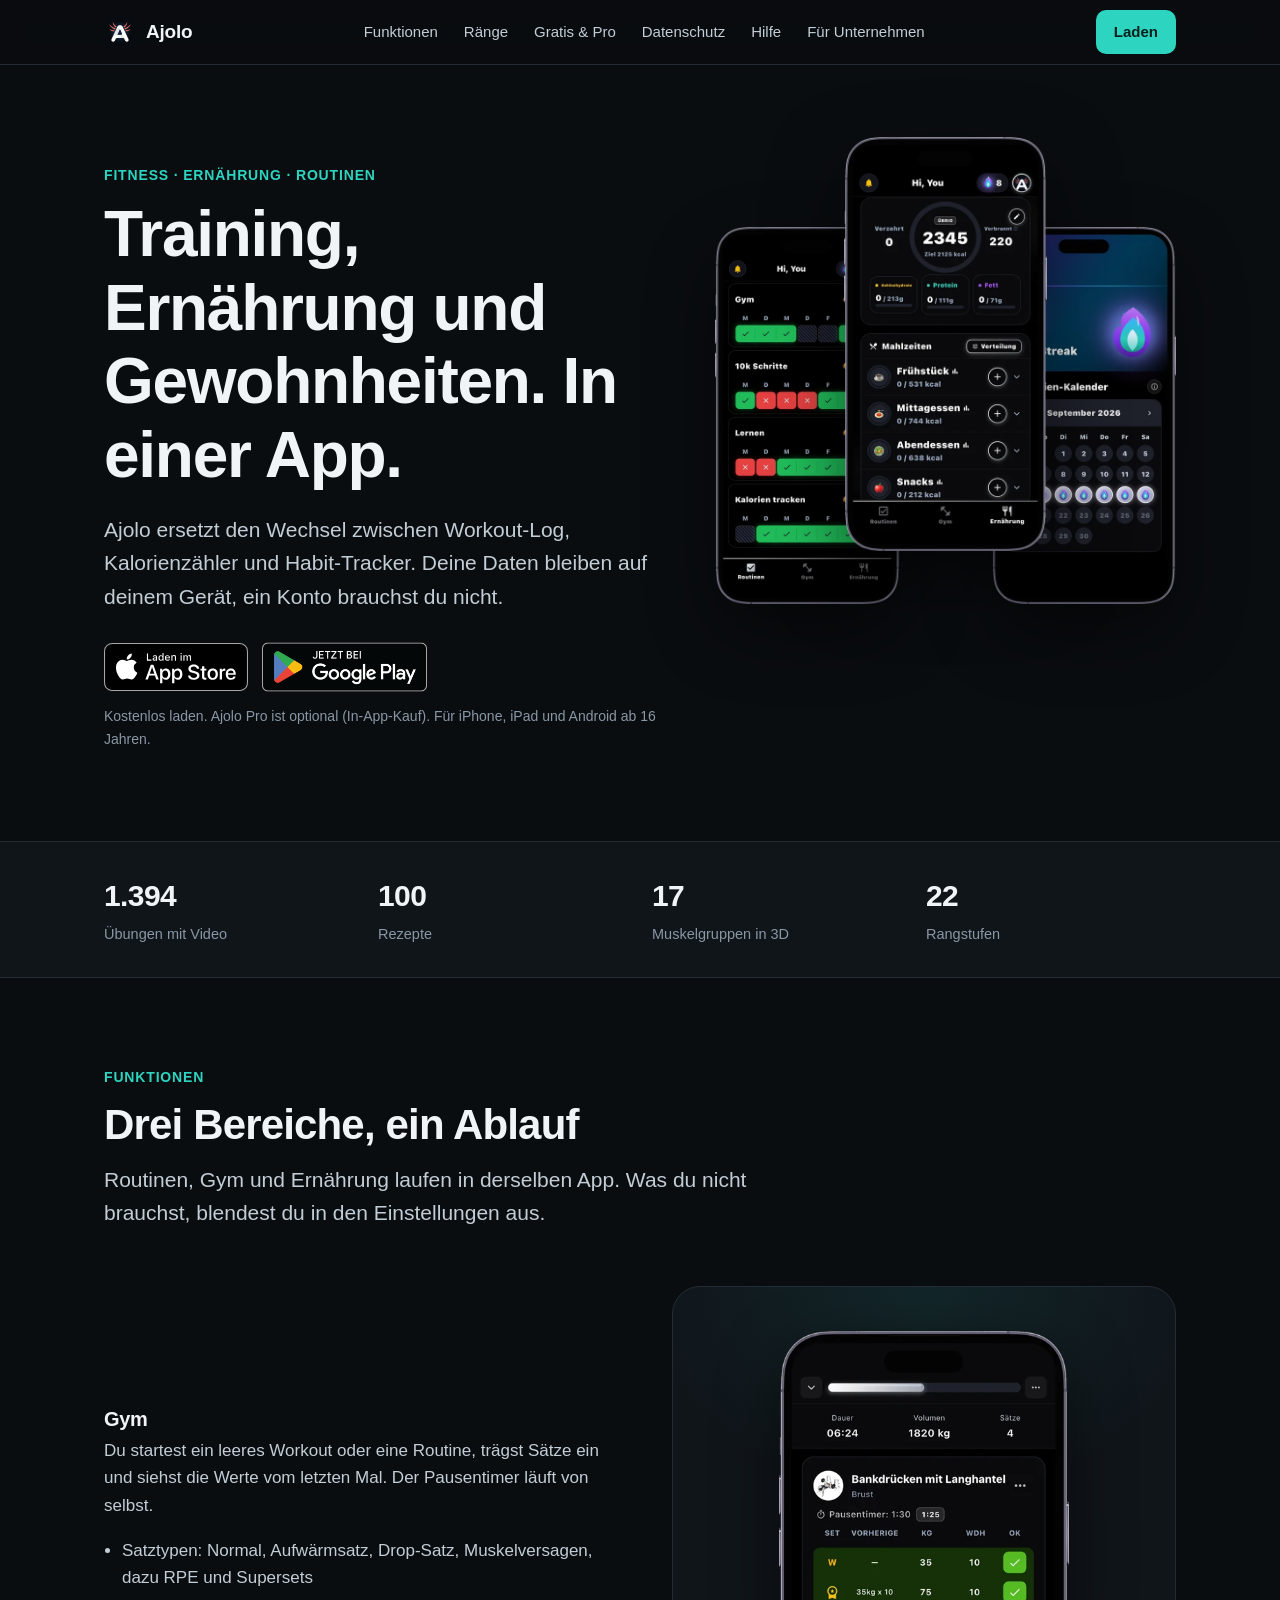
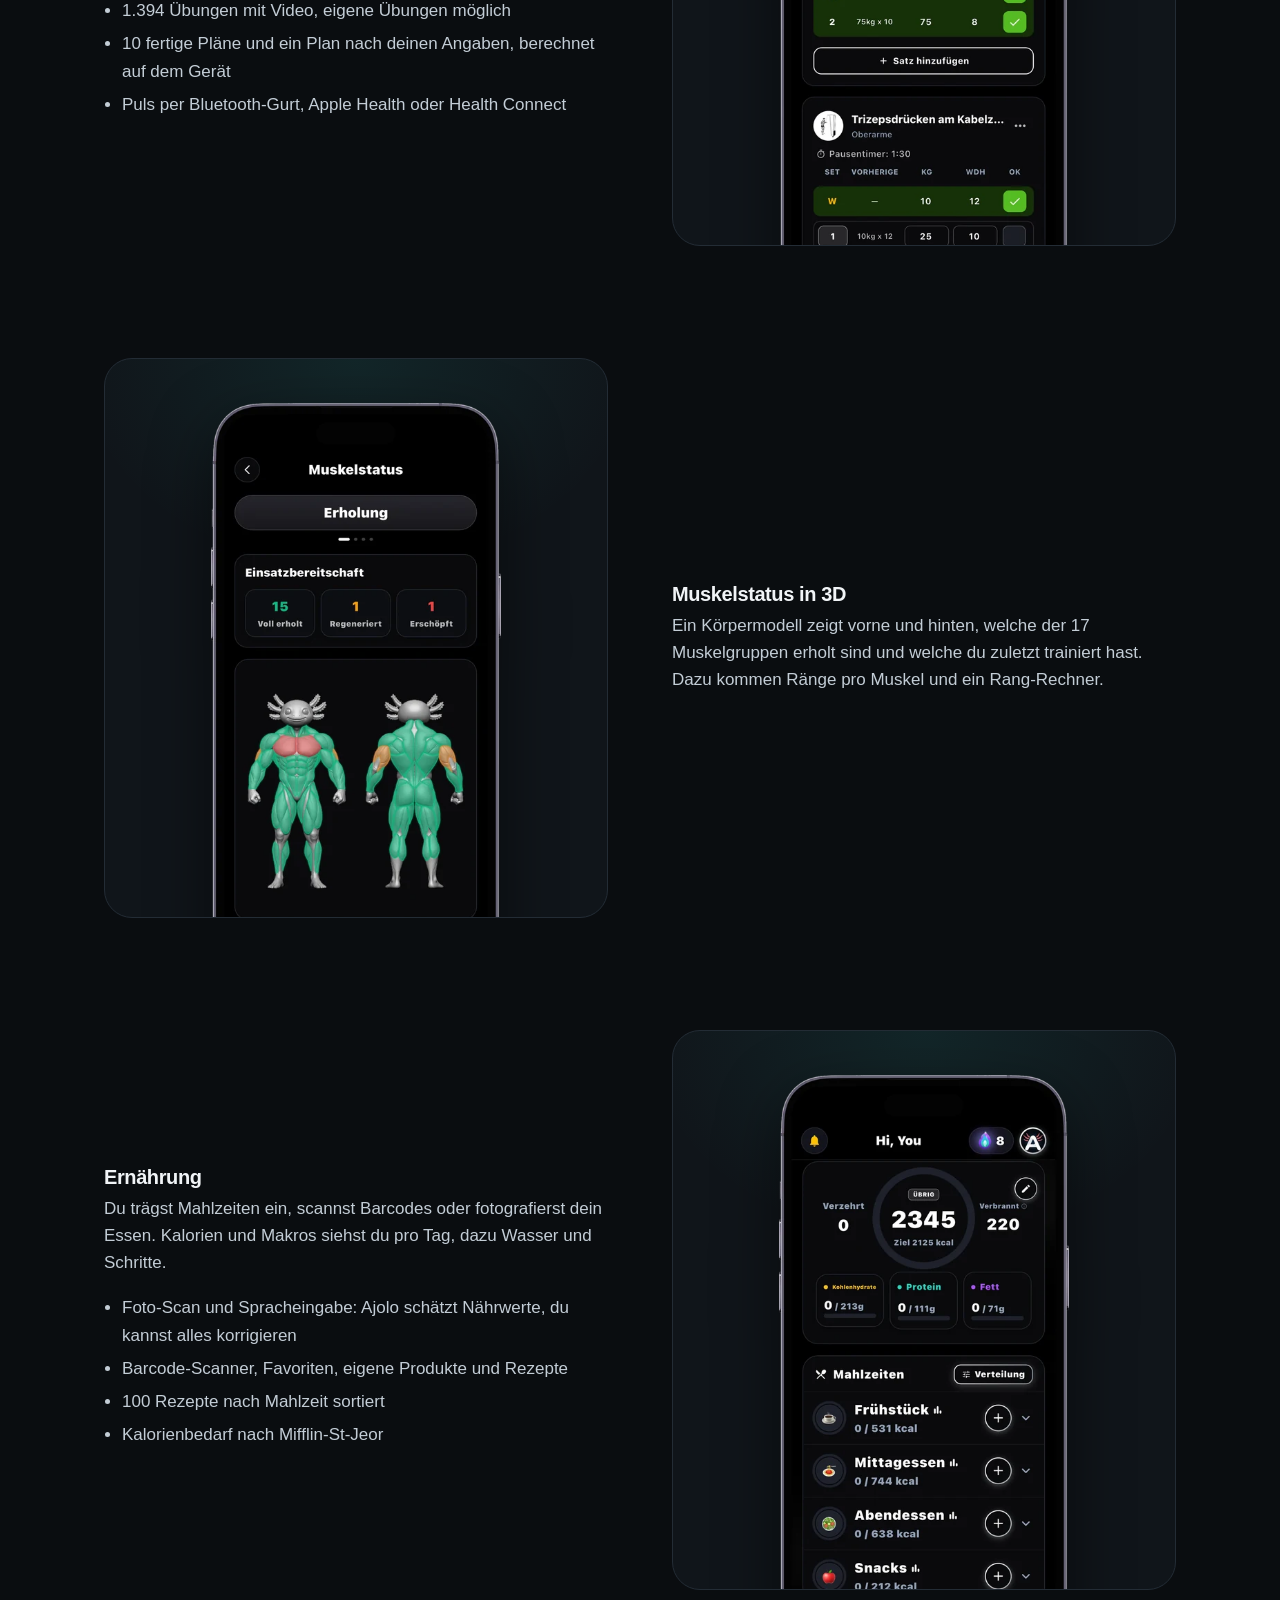
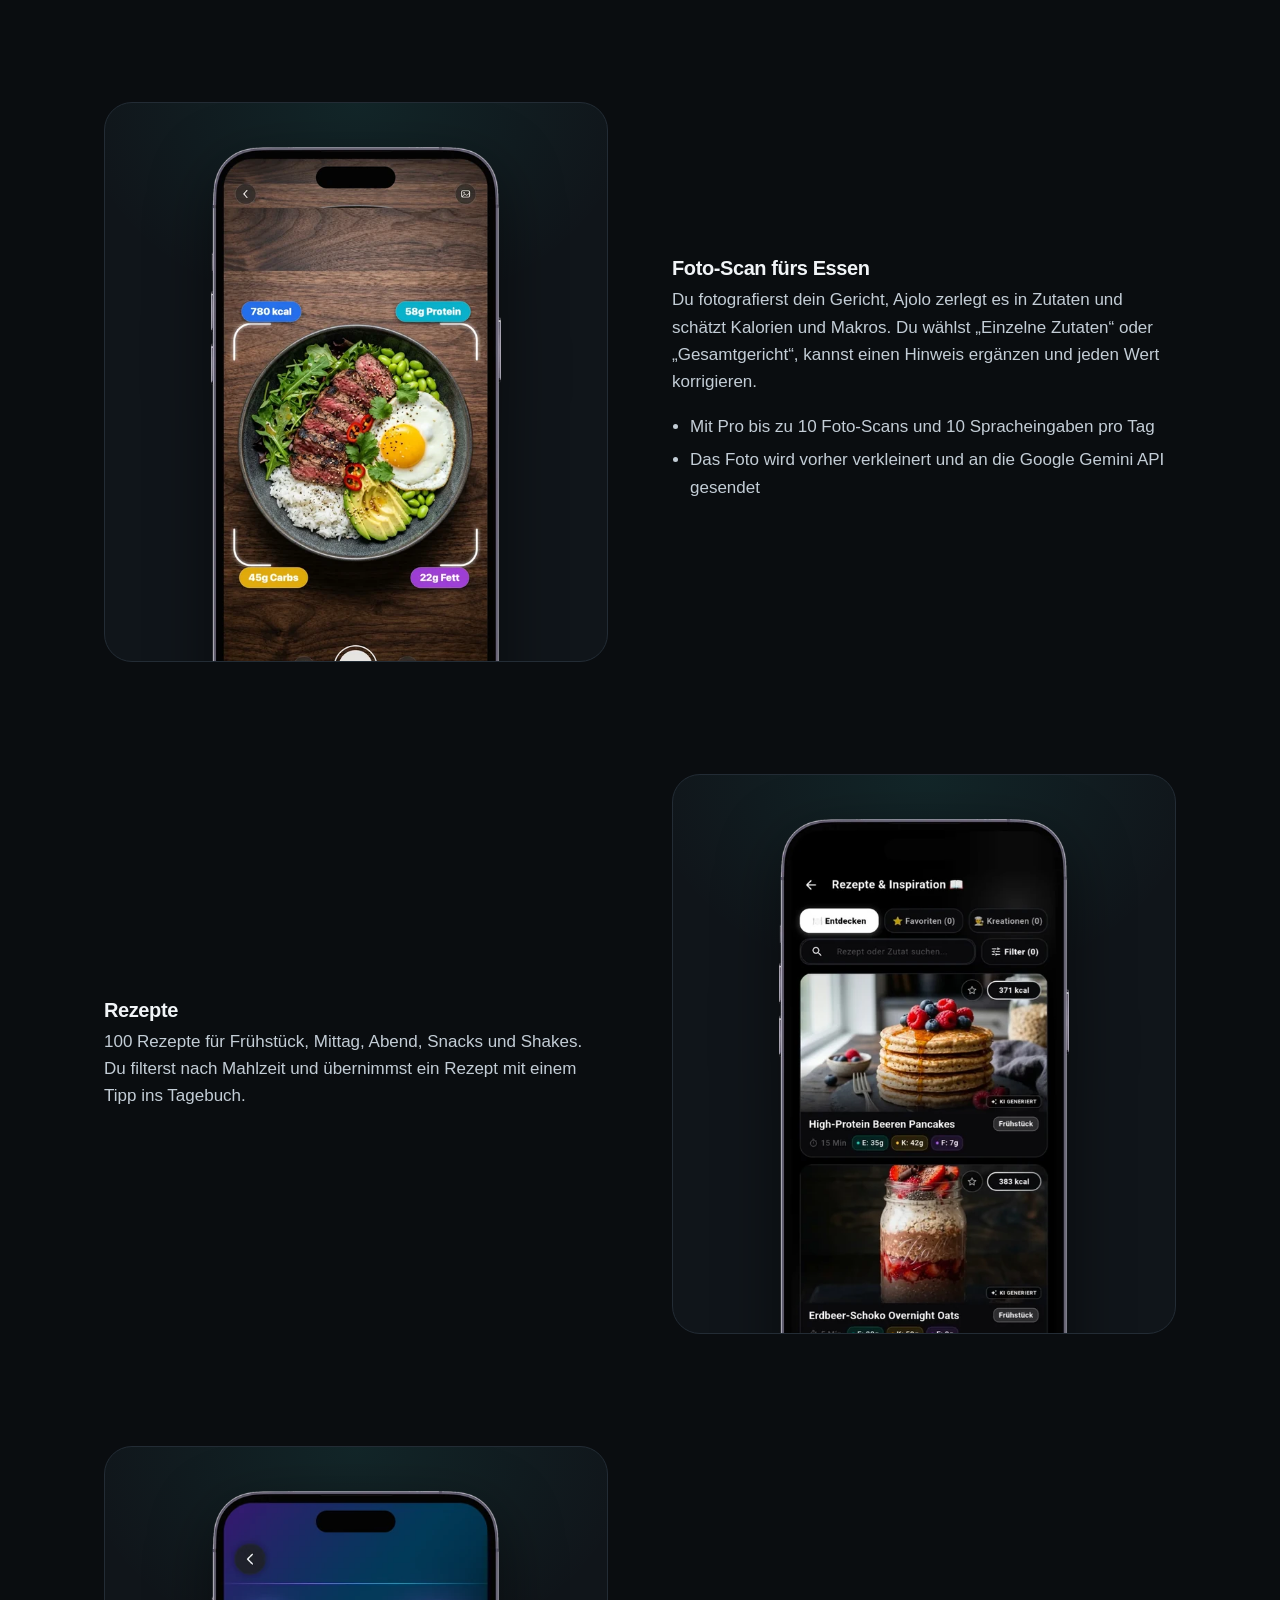
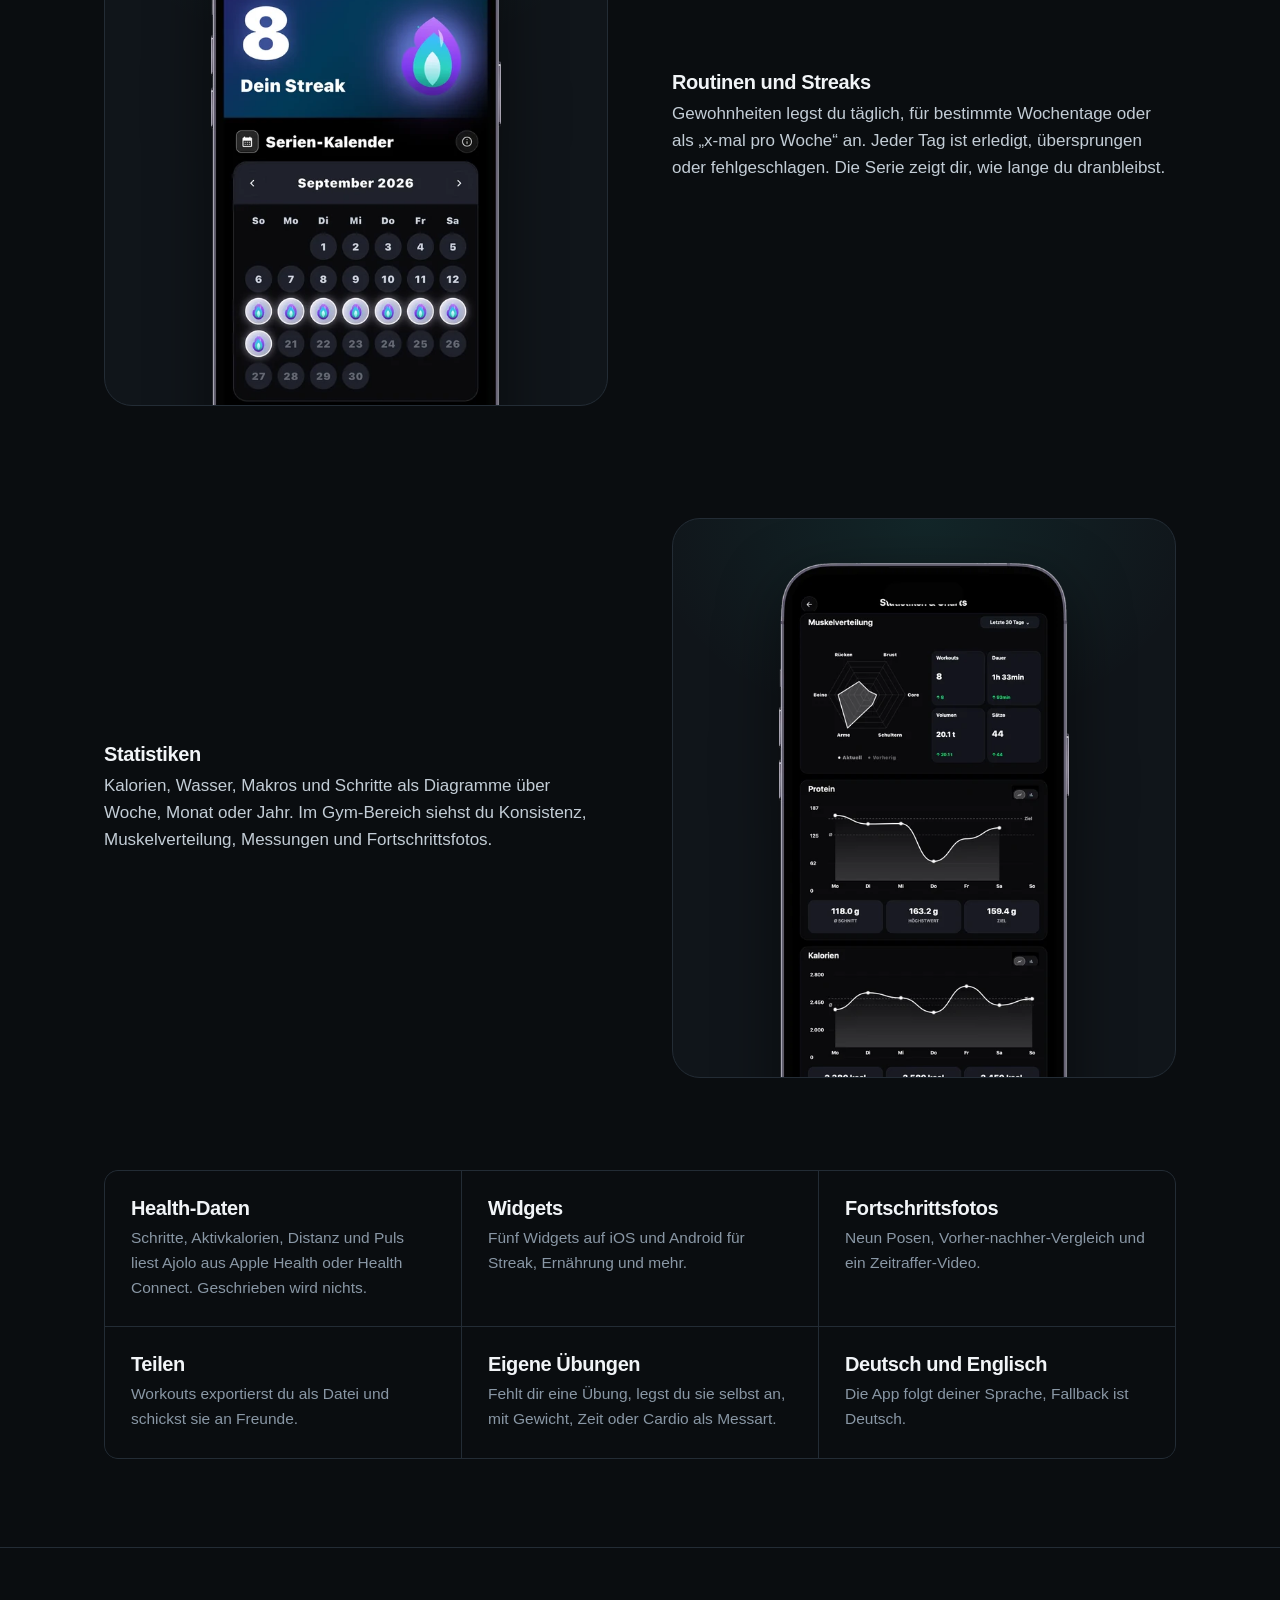
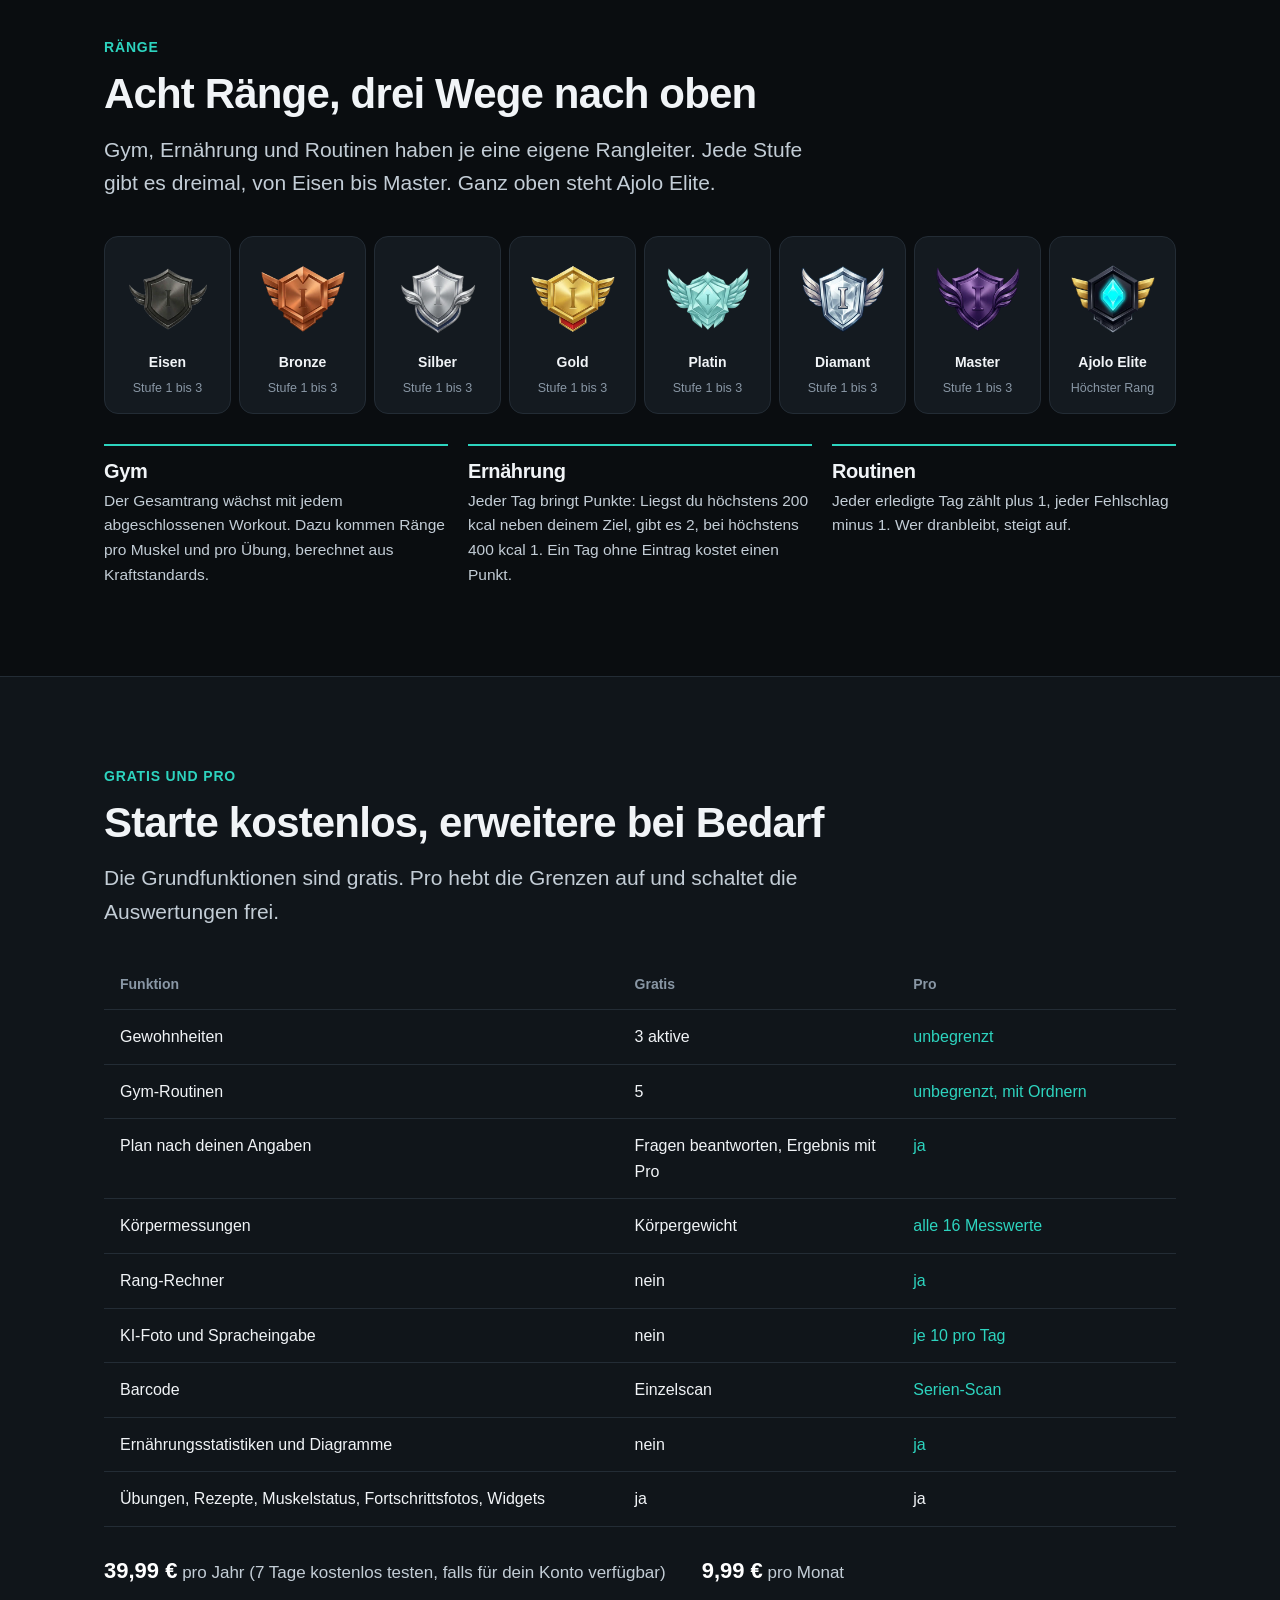
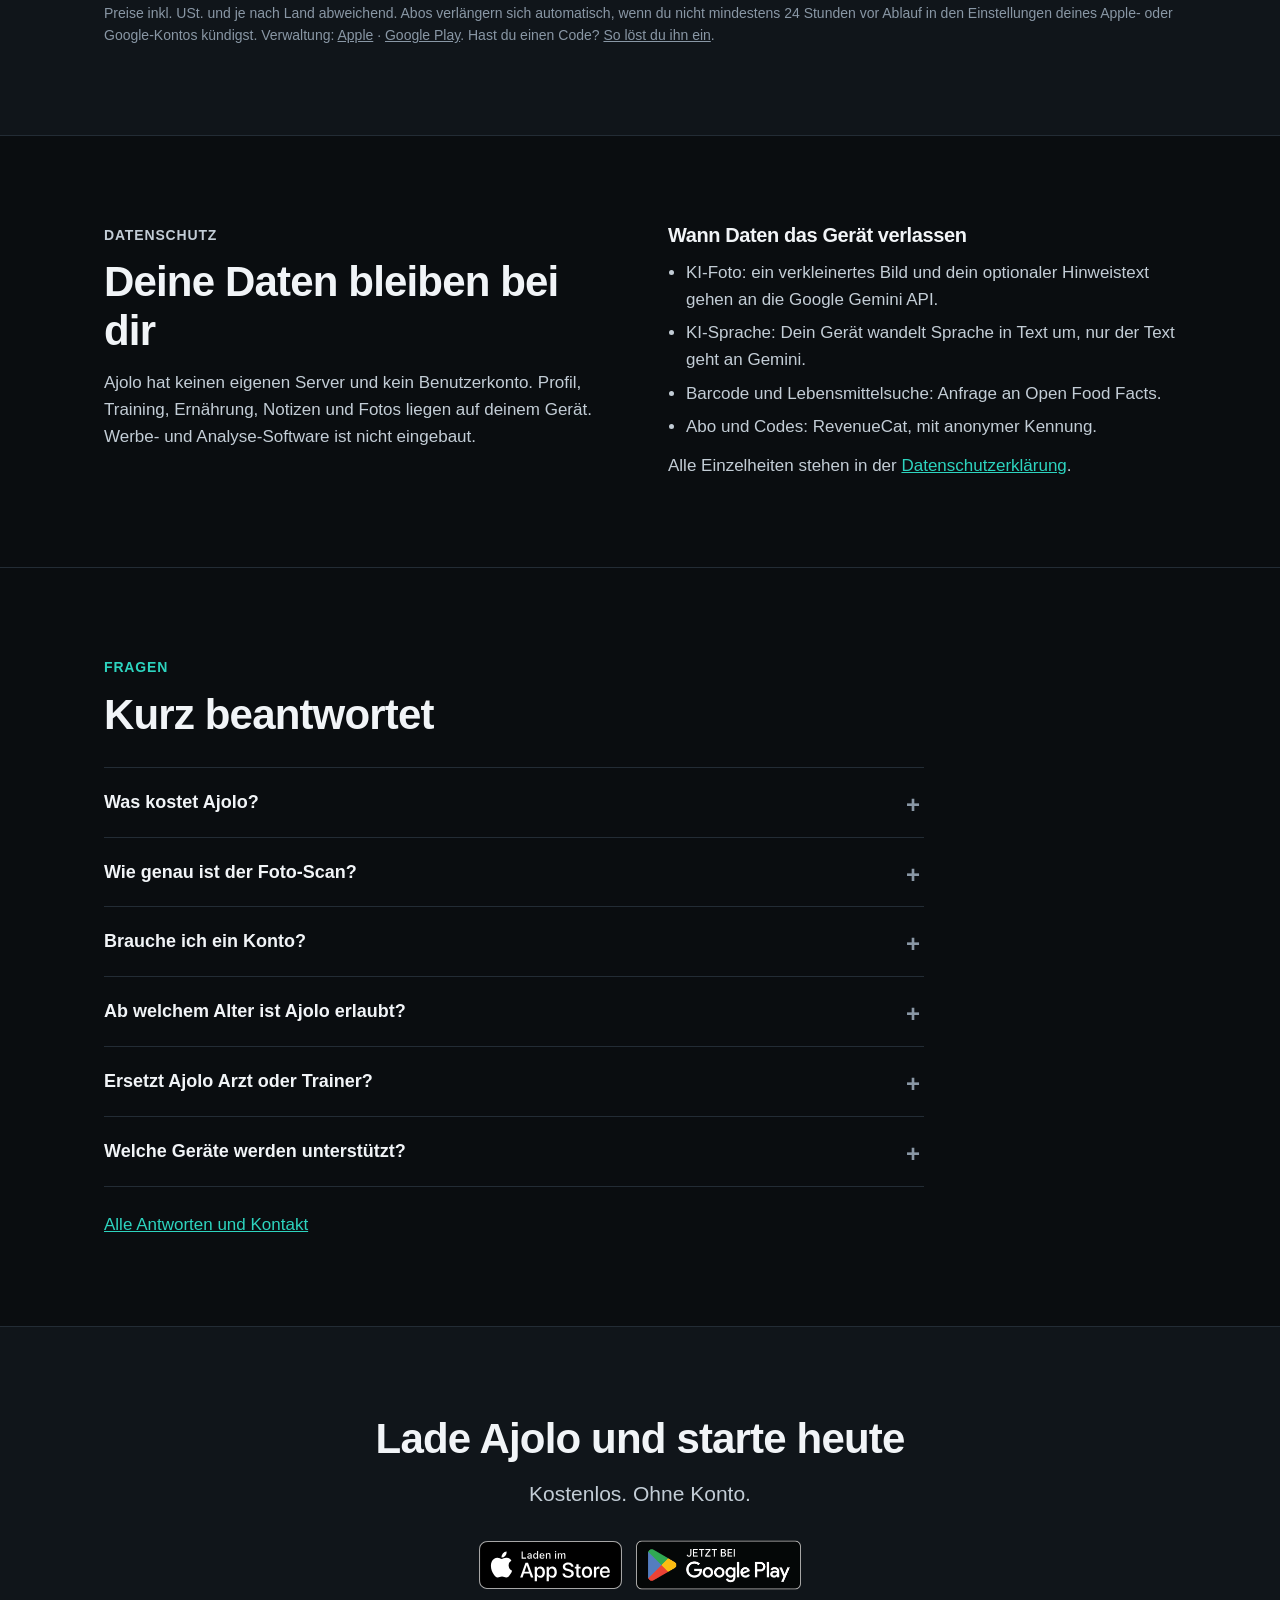
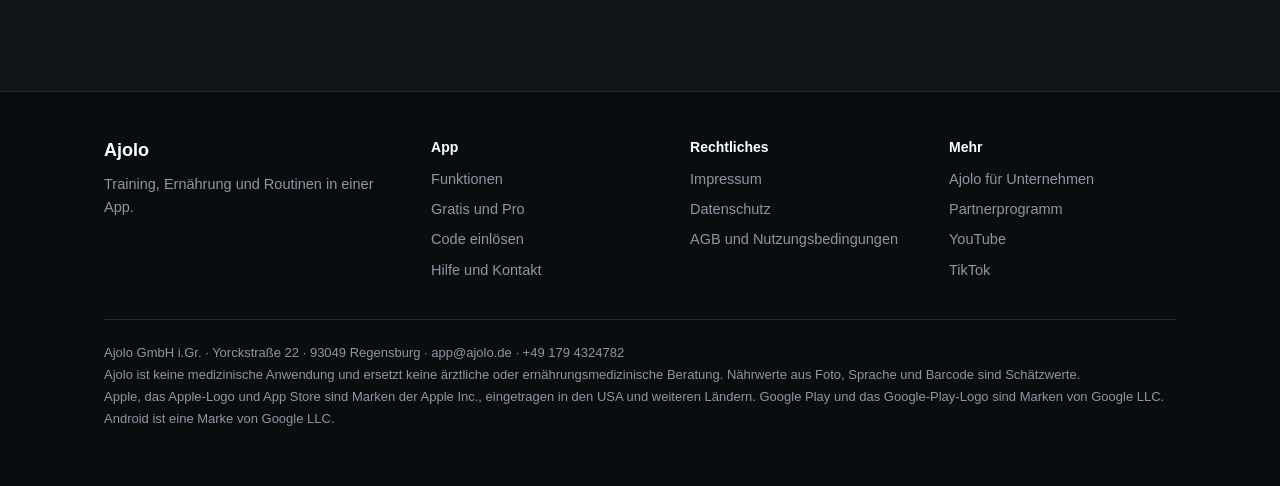
==== index.html @ e24ac96b "Design: Canva-iPhones ausgeschnitten, neue Hero-Bühne" ====
<!doctype html>
<html lang="de"><head><meta charset="utf-8"><meta name="viewport" content="width=device-width, initial-scale=1">
<title>Ajolo: Gym-Tracker, Ernährung und Routinen in einer App</title>
<meta name="description" content="Workouts, Kalorien und Gewohnheiten in einer App. 1.394 Übungen, Foto-Scan, 3D-Muskelstatus. Kostenlos laden, Daten bleiben auf deinem Gerät.">
<link rel="canonical" href="https://ajolo.de/">
<meta name="theme-color" content="#050709">
<meta property="og:type" content="website"><meta property="og:site_name" content="Ajolo"><meta property="og:locale" content="de_DE">
<meta property="og:title" content="Ajolo: Gym-Tracker, Ernährung und Routinen in einer App"><meta property="og:description" content="Workouts, Kalorien und Gewohnheiten in einer App. 1.394 Übungen, Foto-Scan, 3D-Muskelstatus. Kostenlos laden, Daten bleiben auf deinem Gerät.">
<meta property="og:url" content="https://ajolo.de/"><meta property="og:image" content="https://ajolo.de/assets/og_ajolo.jpg">
<meta name="twitter:card" content="summary_large_image">
<link rel="icon" href="/assets/favicon.ico" sizes="any"><link rel="icon" type="image/png" href="/assets/favicon-32.png"><link rel="apple-touch-icon" href="/assets/apple-touch-icon.png">
<link rel="stylesheet" href="/assets/app.css">
<meta name="apple-itunes-app" content="app-id=6806333157"><script type="application/ld+json">{"@context": "https://schema.org", "@type": "MobileApplication", "name": "Ajolo", "applicationCategory": "HealthApplication", "operatingSystem": "iOS 16.0 oder neuer, Android 8.0 oder neuer", "inLanguage": ["de", "en"], "offers": {"@type": "Offer", "price": "0", "priceCurrency": "EUR"}, "url": "https://ajolo.de/", "publisher": {"@type": "Organization", "name": "Ajolo GmbH i.Gr.", "url": "https://ajolo.de/", "email": "app@ajolo.de", "telephone": "+49 179 4324782", "address": {"@type": "PostalAddress", "streetAddress": "Yorckstraße 22", "postalCode": "93049", "addressLocality": "Regensburg", "addressCountry": "DE"}}}</script></head><body><a class="skip" href="#main">Zum Inhalt</a><header><div class="wrap nav"><a class="brand" href="/"><img src="/assets/ajolo_icon_256.png" width="32" height="32" alt="">Ajolo</a>
<nav class="links" aria-label="Hauptmenü"><a href="/#funktionen">Funktionen</a><a href="/#raenge">Ränge</a><a href="/#pro">Gratis &amp; Pro</a><a href="/#datenschutz">Datenschutz</a><a href="/support.html">Hilfe</a><a href="https://firmen.ajolo.de/">Für Unternehmen</a></nav>
<a class="cta" href="/#download">Laden</a></div></header><main id="main"><section class="hero"><div class="wrap hero-grid"><div>
<p class="eyebrow">Fitness · Ernährung · Routinen</p>
<h1>Training, Ernährung und Gewohnheiten. In einer App.</h1>
<p class="lead">Ajolo ersetzt den Wechsel zwischen Workout-Log, Kalorienzähler und Habit-Tracker. Deine Daten bleiben auf deinem Gerät, ein Konto brauchst du nicht.</p>
<div id="download"><div class="stores "><a href="https://apps.apple.com/app/id6806333157" rel="noopener"><img src="/assets/badge-appstore.svg" width="120" height="40" alt="Laden im App Store" style="height:48px;width:auto"></a><a href="https://play.google.com/store/apps/details?id=com.ajolo.app" rel="noopener"><img src="/assets/badge-play.png" width="646" height="250" alt="Jetzt bei Google Play" style="height:64px;width:auto;margin:-8px 0"></a></div></div>
<p class="note">Kostenlos laden. Ajolo Pro ist optional (In-App-Kauf). Für iPhone, iPad und Android ab 16 Jahren.</p>
</div><div class="stage3"><img class="pp l" src="/assets/phone_routinen_s.webp" srcset="/assets/phone_routinen_s.webp 420w, /assets/phone_routinen.webp 760w" sizes="(max-width:860px) 70vw, 320px" width="760" height="1553" alt="Routinen-Tracker mit Tagesplan in der Ajolo-App"><img class="pp r" src="/assets/phone_streak_s.webp" srcset="/assets/phone_streak_s.webp 420w, /assets/phone_streak.webp 760w" sizes="(max-width:860px) 70vw, 320px" width="760" height="1553" alt="Streak mit Serienkalender in der Ajolo-App"><img class="pp c" src="/assets/phone_ernaehrung_s.webp" srcset="/assets/phone_ernaehrung_s.webp 420w, /assets/phone_ernaehrung.webp 760w" sizes="(max-width:860px) 70vw, 320px" width="760" height="1553" alt="Tagesübersicht mit Kalorienring und Makros in der Ajolo-App"></div></div></section>
<div class="facts"><div class="wrap"><ul><li><b>1.394</b><span>Übungen mit Video</span></li><li><b>100</b><span>Rezepte</span></li><li><b>17</b><span>Muskelgruppen in 3D</span></li><li><b>22</b><span>Rangstufen</span></li></ul></div></div>
<section id="funktionen"><div class="wrap"><p class="eyebrow">Funktionen</p><h2>Drei Bereiche, ein Ablauf</h2><p class="lead">Routinen, Gym und Ernährung laufen in derselben App. Was du nicht brauchst, blendest du in den Einstellungen aus.</p>
<div class="feat"><div class="txt"><h3>Gym</h3><p>Du startest ein leeres Workout oder eine Routine, trägst Sätze ein und siehst die Werte vom letzten Mal. Der Pausentimer läuft von selbst.</p>
<ul><li>Satztypen: Normal, Aufwärmsatz, Drop-Satz, Muskelversagen, dazu RPE und Supersets</li><li>1.394 Übungen mit Video, eigene Übungen möglich</li><li>10 fertige Pläne und ein Plan nach deinen Angaben, berechnet auf dem Gerät</li><li>Puls per Bluetooth-Gurt, Apple Health oder Health Connect</li></ul></div><div class="vis"><img class="pp " src="/assets/phone_training_s.webp" srcset="/assets/phone_training_s.webp 420w, /assets/phone_training.webp 760w" sizes="(max-width:860px) 70vw, 320px" width="760" height="1553" alt="Workout mit Sätzen, Gewichten und Pausentimer" loading="lazy"></div></div>
<div class="feat rev"><div class="txt"><h3>Muskelstatus in 3D</h3><p>Ein Körpermodell zeigt vorne und hinten, welche der 17 Muskelgruppen erholt sind und welche du zuletzt trainiert hast. Dazu kommen Ränge pro Muskel und ein Rang-Rechner.</p></div><div class="vis"><img class="pp " src="/assets/phone_muskelstatus_s.webp" srcset="/assets/phone_muskelstatus_s.webp 420w, /assets/phone_muskelstatus.webp 760w" sizes="(max-width:860px) 70vw, 320px" width="760" height="1553" alt="3D-Körpermodell mit Erholungsstatus der Muskelgruppen" loading="lazy"></div></div>
<div class="feat"><div class="txt"><h3>Ernährung</h3><p>Du trägst Mahlzeiten ein, scannst Barcodes oder fotografierst dein Essen. Kalorien und Makros siehst du pro Tag, dazu Wasser und Schritte.</p>
<ul><li>Foto-Scan und Spracheingabe: Ajolo schätzt Nährwerte, du kannst alles korrigieren</li><li>Barcode-Scanner, Favoriten, eigene Produkte und Rezepte</li><li>100 Rezepte nach Mahlzeit sortiert</li><li>Kalorienbedarf nach Mifflin-St-Jeor</li></ul></div><div class="vis"><img class="pp " src="/assets/phone_ernaehrung_s.webp" srcset="/assets/phone_ernaehrung_s.webp 420w, /assets/phone_ernaehrung.webp 760w" sizes="(max-width:860px) 70vw, 320px" width="760" height="1553" alt="Tagesübersicht mit Kalorienring, Makros und Mahlzeiten" loading="lazy"></div></div>
<div class="feat rev"><div class="txt"><h3>Foto-Scan fürs Essen</h3><p>Du fotografierst dein Gericht, Ajolo zerlegt es in Zutaten und schätzt Kalorien und Makros. Du wählst „Einzelne Zutaten“ oder „Gesamtgericht“, kannst einen Hinweis ergänzen und jeden Wert korrigieren.</p><ul><li>Mit Pro bis zu 10 Foto-Scans und 10 Spracheingaben pro Tag</li><li>Das Foto wird vorher verkleinert und an die Google Gemini API gesendet</li></ul></div><div class="vis"><img class="pp " src="/assets/phone_ki_scan_s.webp" srcset="/assets/phone_ki_scan_s.webp 420w, /assets/phone_ki_scan.webp 760w" sizes="(max-width:860px) 70vw, 320px" width="760" height="1553" alt="KI-Foto-Scan mit erkannten Zutaten und Makros" loading="lazy"></div></div>
<div class="feat"><div class="txt"><h3>Rezepte</h3><p>100 Rezepte für Frühstück, Mittag, Abend, Snacks und Shakes. Du filterst nach Mahlzeit und übernimmst ein Rezept mit einem Tipp ins Tagebuch.</p></div><div class="vis"><img class="pp " src="/assets/phone_rezepte_s.webp" srcset="/assets/phone_rezepte_s.webp 420w, /assets/phone_rezepte.webp 760w" sizes="(max-width:860px) 70vw, 320px" width="760" height="1553" alt="Rezepte-Feed mit Mahlzeitenfiltern" loading="lazy"></div></div>
<div class="feat rev"><div class="txt"><h3>Routinen und Streaks</h3><p>Gewohnheiten legst du täglich, für bestimmte Wochentage oder als „x-mal pro Woche“ an. Jeder Tag ist erledigt, übersprungen oder fehlgeschlagen. Die Serie zeigt dir, wie lange du dranbleibst.</p></div><div class="vis"><img class="pp " src="/assets/phone_streak_s.webp" srcset="/assets/phone_streak_s.webp 420w, /assets/phone_streak.webp 760w" sizes="(max-width:860px) 70vw, 320px" width="760" height="1553" alt="Streak mit Serienkalender" loading="lazy"></div></div>
<div class="feat"><div class="txt"><h3>Statistiken</h3><p>Kalorien, Wasser, Makros und Schritte als Diagramme über Woche, Monat oder Jahr. Im Gym-Bereich siehst du Konsistenz, Muskelverteilung, Messungen und Fortschrittsfotos.</p></div><div class="vis"><img class="pp " src="/assets/phone_statistiken_s.webp" srcset="/assets/phone_statistiken_s.webp 420w, /assets/phone_statistiken.webp 760w" sizes="(max-width:860px) 70vw, 320px" width="760" height="1553" alt="Statistiken mit Radar-Diagramm sowie Protein- und Kalorienverlauf" loading="lazy"></div></div>
<div class="grid"><div><h3>Health-Daten</h3><p>Schritte, Aktivkalorien, Distanz und Puls liest Ajolo aus Apple Health oder Health Connect. Geschrieben wird nichts.</p></div><div><h3>Widgets</h3><p>Fünf Widgets auf iOS und Android für Streak, Ernährung und mehr.</p></div><div><h3>Fortschrittsfotos</h3><p>Neun Posen, Vorher-nachher-Vergleich und ein Zeitraffer-Video.</p></div><div><h3>Teilen</h3><p>Workouts exportierst du als Datei und schickst sie an Freunde.</p></div><div><h3>Eigene Übungen</h3><p>Fehlt dir eine Übung, legst du sie selbst an, mit Gewicht, Zeit oder Cardio als Messart.</p></div><div><h3>Deutsch und Englisch</h3><p>Die App folgt deiner Sprache, Fallback ist Deutsch.</p></div></div>
</div></section>
<section id="raenge" style="border-top:1px solid var(--line)"><div class="wrap"><p class="eyebrow">Ränge</p><h2>Acht Ränge, drei Wege nach oben</h2><p class="lead">Gym, Ernährung und Routinen haben je eine eigene Rangleiter. Jede Stufe gibt es dreimal, von Eisen bis Master. Ganz oben steht Ajolo Elite.</p>
<div class="ladder" aria-label="Rangstufen"><figure><img src="/assets/rank_eisen.webp" width="92" height="92" alt="" loading="lazy"><b>Eisen</b><span>Stufe 1 bis 3</span></figure><figure><img src="/assets/rank_bronze.webp" width="92" height="92" alt="" loading="lazy"><b>Bronze</b><span>Stufe 1 bis 3</span></figure><figure><img src="/assets/rank_silber.webp" width="92" height="92" alt="" loading="lazy"><b>Silber</b><span>Stufe 1 bis 3</span></figure><figure><img src="/assets/rank_gold.webp" width="92" height="92" alt="" loading="lazy"><b>Gold</b><span>Stufe 1 bis 3</span></figure><figure><img src="/assets/rank_platin.webp" width="92" height="92" alt="" loading="lazy"><b>Platin</b><span>Stufe 1 bis 3</span></figure><figure><img src="/assets/rank_diamant.webp" width="92" height="92" alt="" loading="lazy"><b>Diamant</b><span>Stufe 1 bis 3</span></figure><figure><img src="/assets/rank_master.webp" width="92" height="92" alt="" loading="lazy"><b>Master</b><span>Stufe 1 bis 3</span></figure><figure><img src="/assets/rank_ajolo_elite.webp" width="92" height="92" alt="" loading="lazy"><b>Ajolo Elite</b><span>Höchster Rang</span></figure></div>
<div class="rk3"><div><h3>Gym</h3><p>Der Gesamtrang wächst mit jedem abgeschlossenen Workout. Dazu kommen Ränge pro Muskel und pro Übung, berechnet aus Kraftstandards.</p></div><div><h3>Ernährung</h3><p>Jeder Tag bringt Punkte: Liegst du höchstens 200 kcal neben deinem Ziel, gibt es 2, bei höchstens 400 kcal 1. Ein Tag ohne Eintrag kostet einen Punkt.</p></div><div><h3>Routinen</h3><p>Jeder erledigte Tag zählt plus 1, jeder Fehlschlag minus 1. Wer dranbleibt, steigt auf.</p></div></div>
</div></section>
<section id="pro" style="background:var(--bg2);border-block:1px solid var(--line)"><div class="wrap"><p class="eyebrow">Gratis und Pro</p><h2>Starte kostenlos, erweitere bei Bedarf</h2><p class="lead">Die Grundfunktionen sind gratis. Pro hebt die Grenzen auf und schaltet die Auswertungen frei.</p>
<div class="tw"><table><thead><tr><th>Funktion</th><th>Gratis</th><th>Pro</th></tr></thead><tbody>
<tr><td>Gewohnheiten</td><td>3 aktive</td><td class="pro">unbegrenzt</td></tr>
<tr><td>Gym-Routinen</td><td>5</td><td class="pro">unbegrenzt, mit Ordnern</td></tr>
<tr><td>Plan nach deinen Angaben</td><td>Fragen beantworten, Ergebnis mit Pro</td><td class="pro">ja</td></tr>
<tr><td>Körpermessungen</td><td>Körpergewicht</td><td class="pro">alle 16 Messwerte</td></tr>
<tr><td>Rang-Rechner</td><td>nein</td><td class="pro">ja</td></tr>
<tr><td>KI-Foto und Spracheingabe</td><td>nein</td><td class="pro">je 10 pro Tag</td></tr>
<tr><td>Barcode</td><td>Einzelscan</td><td class="pro">Serien-Scan</td></tr>
<tr><td>Ernährungsstatistiken und Diagramme</td><td>nein</td><td class="pro">ja</td></tr>
<tr><td>Übungen, Rezepte, Muskelstatus, Fortschrittsfotos, Widgets</td><td>ja</td><td>ja</td></tr></tbody></table></div>
<div class="price"><span><b>39,99 €</b> pro Jahr (7 Tage kostenlos testen, falls für dein Konto verfügbar)</span><span><b>9,99 €</b> pro Monat</span></div>
<p class="note" style="margin-top:14px">Preise inkl. USt. und je nach Land abweichend. Abos verlängern sich automatisch, wenn du nicht mindestens 24 Stunden vor Ablauf in den Einstellungen deines Apple- oder Google-Kontos kündigst. Verwaltung: <a href="https://apps.apple.com/account/subscriptions" rel="noopener">Apple</a> · <a href="https://play.google.com/store/account/subscriptions" rel="noopener">Google Play</a>. Hast du einen Code? <a href="/code.html">So löst du ihn ein</a>.</p></div></section>
<section id="datenschutz"><div class="wrap two"><div><p class="eyebrow">Datenschutz</p><h2>Deine Daten bleiben bei dir</h2><p>Ajolo hat keinen eigenen Server und kein Benutzerkonto. Profil, Training, Ernährung, Notizen und Fotos liegen auf deinem Gerät. Werbe- und Analyse-Software ist nicht eingebaut.</p></div>
<div><h3>Wann Daten das Gerät verlassen</h3><ul><li>KI-Foto: ein verkleinertes Bild und dein optionaler Hinweistext gehen an die Google Gemini API.</li><li>KI-Sprache: Dein Gerät wandelt Sprache in Text um, nur der Text geht an Gemini.</li><li>Barcode und Lebensmittelsuche: Anfrage an Open Food Facts.</li><li>Abo und Codes: RevenueCat, mit anonymer Kennung.</li></ul><p style="margin-top:12px">Alle Einzelheiten stehen in der <a href="https://legal.ajolo.de/" style="color:var(--acc)">Datenschutzerklärung</a>.</p></div></div></section>
<section style="border-top:1px solid var(--line)"><div class="wrap"><p class="eyebrow">Fragen</p><h2>Kurz beantwortet</h2><div class="faq">
<details><summary>Was kostet Ajolo?</summary><p>Die App ist gratis. Ajolo Pro kostet 39,99 € pro Jahr oder 9,99 € pro Monat. Du kündigst jederzeit in deinem Apple- oder Google-Konto.</p></details>
<details><summary>Wie genau ist der Foto-Scan?</summary><p>Er liefert Schätzwerte. Du siehst das Ergebnis und kannst Zutaten und Mengen anpassen, bevor du es speicherst.</p></details>
<details><summary>Brauche ich ein Konto?</summary><p>Nein. Du legst beim Start ein Profil auf dem Gerät an, ohne E-Mail-Adresse.</p></details>
<details><summary>Ab welchem Alter ist Ajolo erlaubt?</summary><p>Ab 16 Jahren. Unter 18 Jahren ist die Zustimmung der Eltern nötig.</p></details>
<details><summary>Ersetzt Ajolo Arzt oder Trainer?</summary><p>Nein. Ajolo ist ein Tracker und kein Medizinprodukt. Bei Beschwerden oder Vorerkrankungen sprich vorher mit einer Ärztin oder einem Arzt.</p></details>
<details><summary>Welche Geräte werden unterstützt?</summary><p>iPhone und iPad mit iOS 16 oder neuer, Android-Geräte mit Android 8.0 oder neuer.</p></details>
</div><p style="margin-top:24px"><a href="/support.html" style="color:var(--acc)">Alle Antworten und Kontakt</a></p></div></section>
<section class="final"><div class="wrap"><h2>Lade Ajolo und starte heute</h2><p class="lead" style="margin:0 auto">Kostenlos. Ohne Konto.</p><div class="stores "><a href="https://apps.apple.com/app/id6806333157" rel="noopener"><img src="/assets/badge-appstore.svg" width="120" height="40" alt="Laden im App Store" style="height:48px;width:auto"></a><a href="https://play.google.com/store/apps/details?id=com.ajolo.app" rel="noopener"><img src="/assets/badge-play.png" width="646" height="250" alt="Jetzt bei Google Play" style="height:64px;width:auto;margin:-8px 0"></a></div></div></section></main><footer><div class="wrap"><div class="fgrid">
<div><b style="color:#fff;font-size:18px">Ajolo</b><p style="margin-top:8px">Training, Ernährung und Routinen in einer App.</p></div>
<div><h4>App</h4><ul><li><a href="/#funktionen">Funktionen</a></li><li><a href="/#pro">Gratis und Pro</a></li><li><a href="/code.html">Code einlösen</a></li><li><a href="/support.html">Hilfe und Kontakt</a></li></ul></div>
<div><h4>Rechtliches</h4><ul><li><a href="https://legal.ajolo.de/imprint.html">Impressum</a></li><li><a href="https://legal.ajolo.de/">Datenschutz</a></li><li><a href="https://legal.ajolo.de/terms.html">AGB und Nutzungsbedingungen</a></li></ul></div>
<div><h4>Mehr</h4><ul><li><a href="https://firmen.ajolo.de/">Ajolo für Unternehmen</a></li><li><a href="https://partner.ajolo.de/">Partnerprogramm</a></li><li><a href="https://www.youtube.com/@AjoloApp" rel="noopener">YouTube</a></li><li><a href="https://www.tiktok.com/@ajoloapp" rel="noopener">TikTok</a></li></ul></div>
</div><p class="legalline">Ajolo GmbH i.Gr. · Yorckstraße 22 · 93049 Regensburg · <a href="mailto:app@ajolo.de">app@ajolo.de</a> · +49 179 4324782<br>
Ajolo ist keine medizinische Anwendung und ersetzt keine ärztliche oder ernährungsmedizinische Beratung. Nährwerte aus Foto, Sprache und Barcode sind Schätzwerte.<br>
Apple, das Apple-Logo und App Store sind Marken der Apple Inc., eingetragen in den USA und weiteren Ländern. Google Play und das Google-Play-Logo sind Marken von Google LLC. Android ist eine Marke von Google LLC.</p></div></footer></body></html>
---- assets/app.css ----
/* ajolo.de – dunkel, ruhig, ein Akzent */
:root{--bg:#0A0D10;--bg2:#10151A;--card:#141A20;--line:#232C35;--text:#F1F4F7;--soft:#C3CDD6;--muted:#8997A5;--acc:#2DD4BF;--accd:#0E3B36;--max:1120px}
*{box-sizing:border-box;margin:0;padding:0}
html{scroll-behavior:smooth;scroll-padding-top:76px}
body{background:var(--bg);color:var(--text);font:17px/1.6 -apple-system,BlinkMacSystemFont,"SF Pro Text","Segoe UI",Roboto,Helvetica,Arial,sans-serif;-webkit-font-smoothing:antialiased}
a{color:inherit}img{display:block;max-width:100%;height:auto}
:focus-visible{outline:2px solid var(--acc);outline-offset:3px;border-radius:6px}
.wrap{max-width:var(--max);margin:0 auto;padding:0 24px}
.skip{position:absolute;left:-999px;top:8px;background:#fff;color:#000;padding:10px 16px;border-radius:8px;z-index:99}.skip:focus{left:12px}
header{position:sticky;top:0;z-index:20;background:rgba(10,13,16,.92);backdrop-filter:blur(12px);border-bottom:1px solid var(--line)}
.nav{display:flex;align-items:center;justify-content:space-between;height:64px;gap:16px}
.brand{display:flex;align-items:center;gap:10px;text-decoration:none;font-weight:700;font-size:19px;letter-spacing:-.01em}
.brand img{width:32px;height:32px;border-radius:8px}
.links{display:flex;gap:26px;font-size:15px;color:var(--soft)}
.links a{text-decoration:none;padding:6px 0}.links a:hover,.links a[aria-current]{color:#fff}
.links a[aria-current]{box-shadow:0 2px 0 var(--acc)}
.cta{background:var(--acc);color:#04201C;font-weight:650;text-decoration:none;padding:10px 18px;border-radius:10px;font-size:15px;white-space:nowrap}
.cta:hover{background:#5BE4D3}
@media(max-width:820px){.links{display:none}}
h1,h2,h3{letter-spacing:-.02em;line-height:1.15;font-weight:700}
h1{font-size:clamp(38px,6vw,64px)}h2{font-size:clamp(28px,3.8vw,42px);margin-bottom:14px}h3{font-size:20px;margin-bottom:6px}
.lead{font-size:clamp(18px,2vw,21px);color:var(--soft);max-width:34em}
section{padding:88px 0}
.eyebrow{color:var(--acc);font-size:14px;font-weight:650;letter-spacing:.06em;text-transform:uppercase;margin-bottom:12px}
.hero{padding:72px 0 64px}
.hero-grid{display:grid;grid-template-columns:1.1fr .9fr;gap:48px;align-items:center}
.hero h1{margin-bottom:20px}
.stores{display:flex;flex-wrap:wrap;gap:14px;align-items:center;margin:30px 0 14px}
.stores img{height:48px;width:auto}
.stores a{display:block;line-height:0}
.note{font-size:14px;color:var(--muted)}
.phones{display:flex;justify-content:center;gap:18px}
.phone{border:1px solid #2B3640;border-radius:30px;overflow:hidden;background:#000;box-shadow:0 20px 50px rgba(0,0,0,.45)}
.phones .phone:first-child{width:46%;margin-top:34px}.phones .phone:last-child{width:46%}
.phone img{width:100%}
@media(max-width:860px){.hero-grid{grid-template-columns:1fr}.phones{max-width:420px;margin:0 auto}}
.facts{border-block:1px solid var(--line);background:var(--bg2)}
.facts ul{list-style:none;display:grid;grid-template-columns:repeat(4,1fr);gap:24px;padding:30px 0}
.facts b{display:block;font-size:30px;letter-spacing:-.02em}
.facts span{color:var(--muted);font-size:14.5px}
@media(max-width:760px){.facts ul{grid-template-columns:1fr 1fr}}
.feat{display:grid;grid-template-columns:1fr 1fr;gap:64px;align-items:center;padding:56px 0}
.feat.rev .txt{order:2}
.feat .phone{width:min(300px,100%);margin:0 auto}
.feat ul{margin:18px 0 0 18px;color:var(--soft)}.feat li{margin:6px 0}
.feat p{color:var(--soft);max-width:30em}
@media(max-width:860px){.feat{grid-template-columns:1fr;gap:28px}.feat.rev .txt{order:0}}
.grid{display:grid;grid-template-columns:repeat(3,1fr);gap:1px;background:var(--line);border:1px solid var(--line);border-radius:14px;overflow:hidden;margin-top:36px}
.grid div{background:var(--bg);padding:26px}
.grid p{color:var(--muted);font-size:15.5px}
@media(max-width:860px){.grid{grid-template-columns:1fr 1fr}}@media(max-width:560px){.grid{grid-template-columns:1fr}}
.ranks{display:flex;flex-wrap:wrap;gap:8px 18px;margin-top:28px}
.ranks figure{text-align:center;font-size:13px;color:var(--muted);width:84px}.ranks img{width:72px;height:72px;margin:0 auto 4px}
table{width:100%;border-collapse:collapse;margin-top:30px;font-size:16px}
th,td{padding:14px 16px;text-align:left;border-bottom:1px solid var(--line);vertical-align:top}
th{color:var(--muted);font-weight:600;font-size:14px}
td:nth-child(2),td:nth-child(3),th:nth-child(2),th:nth-child(3){width:26%}
.tw{overflow-x:auto}
.pro{color:var(--acc)}
.price{display:flex;flex-wrap:wrap;gap:12px 36px;margin-top:26px;color:var(--soft)}.price b{color:#fff;font-size:22px}
.two{display:grid;grid-template-columns:1fr 1fr;gap:56px}
@media(max-width:860px){.two{grid-template-columns:1fr;gap:30px}}
.two p,.two li{color:var(--soft)}.two ul{margin:12px 0 0 18px}.two li{margin:6px 0}
details{border-bottom:1px solid var(--line)}
summary{cursor:pointer;padding:20px 28px 20px 0;font-weight:600;font-size:18px;list-style:none;position:relative}
summary::-webkit-details-marker{display:none}
summary::after{content:"+";position:absolute;right:4px;top:18px;font-size:24px;color:var(--muted)}
details[open] summary::after{content:"–"}
details p{padding:0 0 22px;color:var(--soft);max-width:44em}
.faq{max-width:820px;margin-top:28px;border-top:1px solid var(--line)}
.final{background:var(--bg2);border-top:1px solid var(--line);text-align:center}
.final .stores{justify-content:center}
.page{padding:64px 0 90px;max-width:820px}
.page h1{font-size:clamp(34px,5vw,50px);margin-bottom:16px}.page h2{font-size:26px;margin:42px 0 10px}
.page p,.page li{color:var(--soft)}.page ul,.page ol{margin:10px 0 0 22px}.page li{margin:6px 0}
.page a{color:var(--acc)}
.box{background:var(--card);border:1px solid var(--line);border-radius:14px;padding:22px 24px;margin:22px 0}
.box p{margin:0}
footer{border-top:1px solid var(--line);padding:44px 0 56px;color:var(--muted);font-size:14.5px}
.fgrid{display:grid;grid-template-columns:1.3fr 1fr 1fr 1fr;gap:32px}
@media(max-width:760px){.fgrid{grid-template-columns:1fr 1fr}}
footer h4{color:#fff;font-size:14px;margin-bottom:10px}footer ul{list-style:none}footer li{margin:7px 0}
footer a{text-decoration:none}footer a:hover{color:#fff;text-decoration:underline}
.legalline{margin-top:30px;padding-top:22px;border-top:1px solid var(--line);font-size:13px;line-height:1.7}
@media(prefers-reduced-motion:reduce){html{scroll-behavior:auto}}
@media print{header,.stores,.final{display:none}body{background:#fff;color:#000}}

/* iPhone-Rahmen (neu) */
.ph{position:relative;border-radius:44px;padding:8px;background:linear-gradient(150deg,#5a5f66 0%,#22252a 38%,#3d4147 70%,#17191c 100%);box-shadow:0 0 0 1px #0a0b0d,0 24px 60px rgba(0,0,0,.5),inset 0 0 0 1px rgba(255,255,255,.12)}
.ph::before,.ph::after{content:"";position:absolute;width:3px;background:#3b3f45;border-radius:2px}
.ph::before{left:-3px;top:110px;height:44px;box-shadow:0 62px 0 #3b3f45}
.ph::after{right:-3px;top:140px;height:70px}
.ph-in{position:relative;border-radius:36px;overflow:hidden;background:#000;line-height:0}
.ph-in::after{content:"";position:absolute;top:9px;left:50%;transform:translateX(-50%);width:28%;height:20px;border-radius:12px;background:#000;z-index:2}
.ph-in img{width:100%;height:auto}
.phones .ph{width:46%}.phones .ph:first-child{margin-top:44px}
.feat .ph{width:min(290px,100%);margin:0 auto}
.stage{background:var(--bg2);border:1px solid var(--line);border-radius:28px;padding:44px 20px;display:flex;justify-content:center}
.trio{display:grid;grid-template-columns:repeat(3,1fr);gap:32px;margin-top:44px}
.trio figure{text-align:center}.trio figcaption{margin-top:18px;color:var(--soft);font-size:15px}.trio figcaption b{display:block;color:#fff;font-size:18px;margin-bottom:2px}
.trio .ph{width:min(260px,100%);margin:0 auto}
@media(max-width:860px){.trio{grid-template-columns:1fr;gap:44px}}
/* Ränge */
.ladder{display:grid;grid-template-columns:repeat(8,1fr);gap:8px;margin:36px 0 8px}
.ladder figure{text-align:center;padding:16px 4px 12px;border:1px solid var(--line);border-radius:14px;background:var(--card)}
.ladder img{width:100%;max-width:92px;height:auto;margin:0 auto 6px}
.ladder b{display:block;font-size:14px}.ladder span{color:var(--muted);font-size:12.5px}
@media(max-width:860px){.ladder{grid-template-columns:repeat(4,1fr)}}@media(max-width:480px){.ladder{grid-template-columns:repeat(2,1fr)}}
.rk3{display:grid;grid-template-columns:repeat(3,1fr);gap:20px;margin-top:30px}
.rk3>div{border-top:2px solid var(--acc);padding-top:14px}.rk3 p{color:var(--soft);font-size:15.5px}
@media(max-width:760px){.rk3{grid-template-columns:1fr}}
.steps3{display:grid;grid-template-columns:repeat(3,1fr);gap:20px;margin-top:36px;list-style:none;counter-reset:n}
.steps3 li{counter-increment:n;background:var(--card);border:1px solid var(--line);border-radius:14px;padding:24px}
.steps3 li::before{content:counter(n);display:inline-grid;place-items:center;width:30px;height:30px;border-radius:50%;background:var(--accd);color:var(--acc);font-weight:700;margin-bottom:12px}
.steps3 b{display:block;font-size:18px;margin-bottom:4px}.steps3 span{color:var(--soft);font-size:15.5px}
@media(max-width:760px){.steps3{grid-template-columns:1fr}}

/* ===== Neue Handy-Bilder (Canva-Rahmen ausgeschnitten) ===== */
.pp{display:block;width:100%;height:auto;filter:drop-shadow(0 28px 36px rgba(0,0,0,.55))}
.stage3{position:relative;height:640px;max-width:560px;margin:0 auto;width:100%}
.stage3 .pp{position:absolute;width:44%}
.stage3 .c{left:28%;top:0;z-index:3}
.stage3 .l{left:0;top:90px;z-index:1;width:40%;opacity:.96}
.stage3 .r{right:0;top:90px;z-index:2;width:40%;opacity:.96}
@media(max-width:860px){.stage3{height:560px;max-width:440px}}
@media(max-width:460px){.stage3{height:440px}}
.vis{background:var(--bg2);border:1px solid var(--line);border-radius:28px;display:flex;justify-content:center;align-items:flex-start;height:560px;overflow:hidden;padding-top:44px}
.vis .pp{width:min(290px,70%);filter:drop-shadow(0 20px 30px rgba(0,0,0,.5))}
@media(max-width:860px){.vis{height:480px}}
.phones,.stage{display:none}
.vis{background:radial-gradient(ellipse 80% 55% at 50% 0%,rgba(45,212,191,.09),transparent 70%),var(--bg2)}
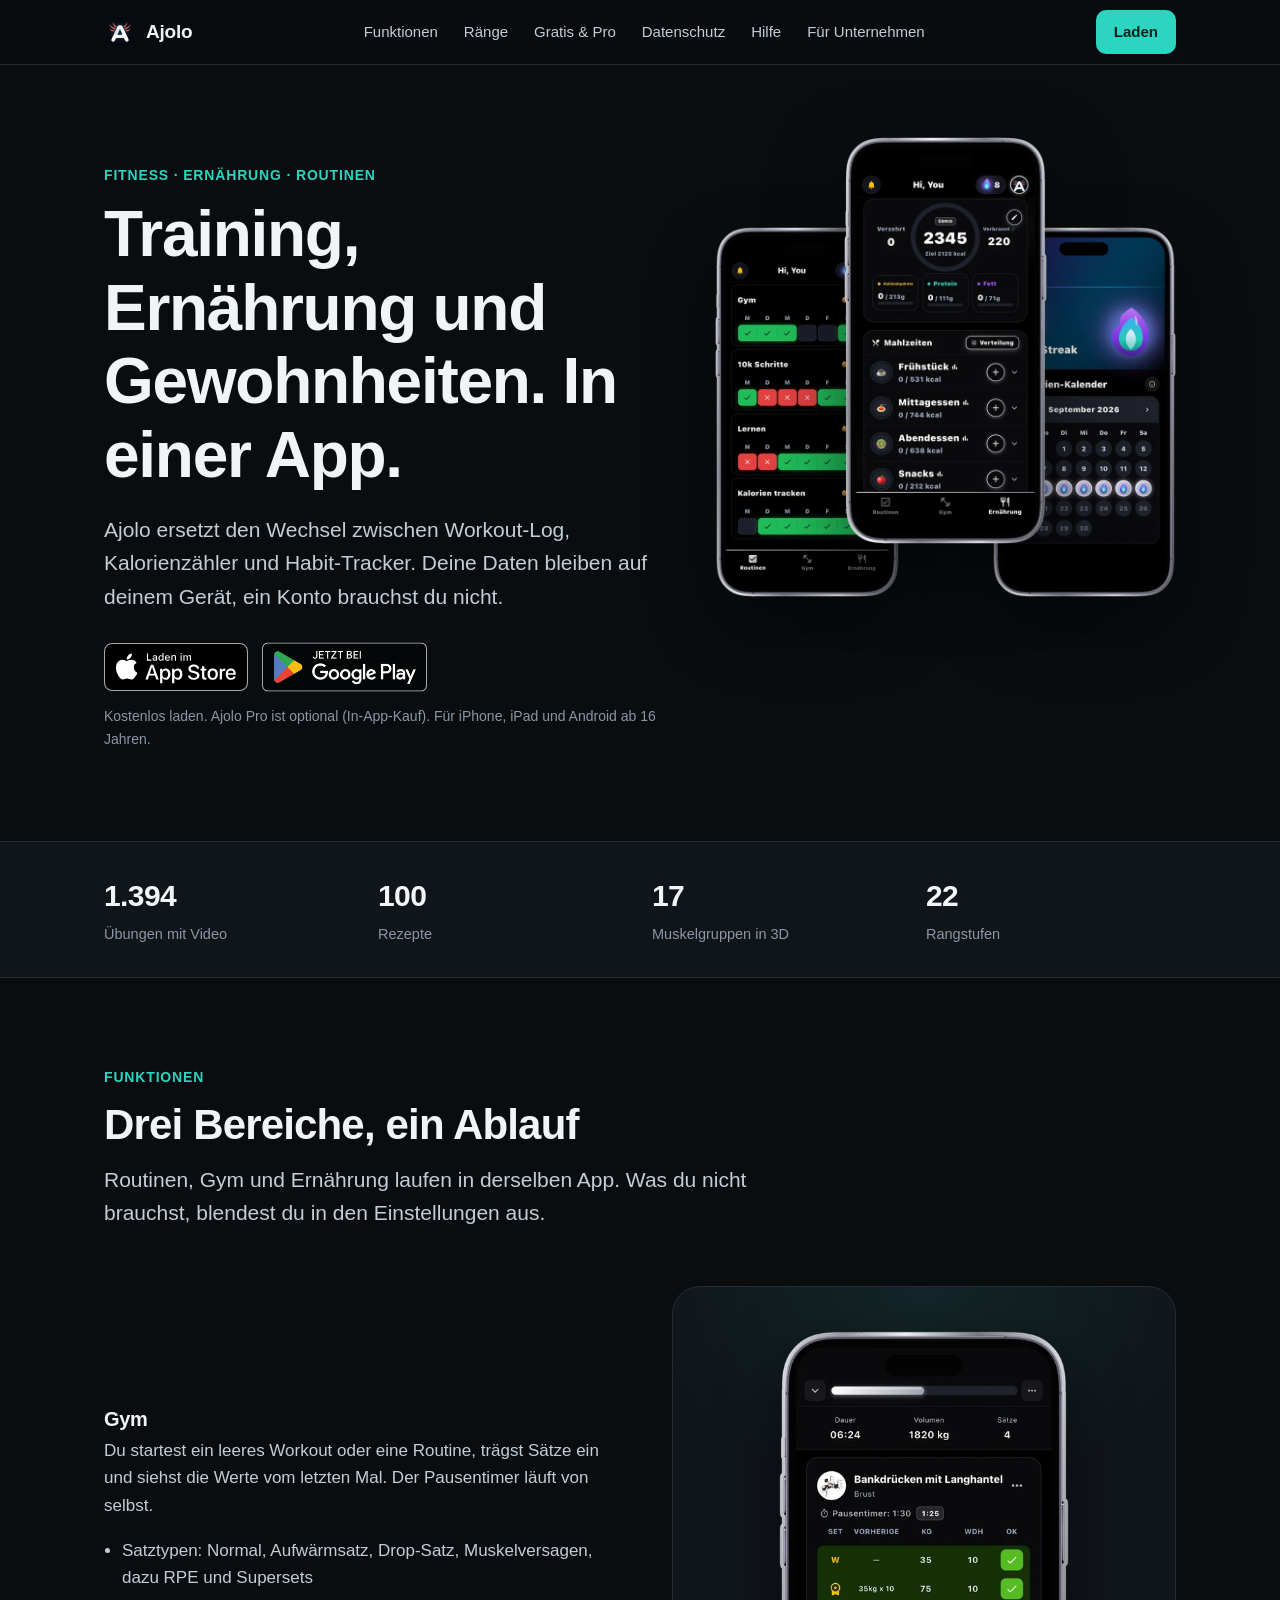
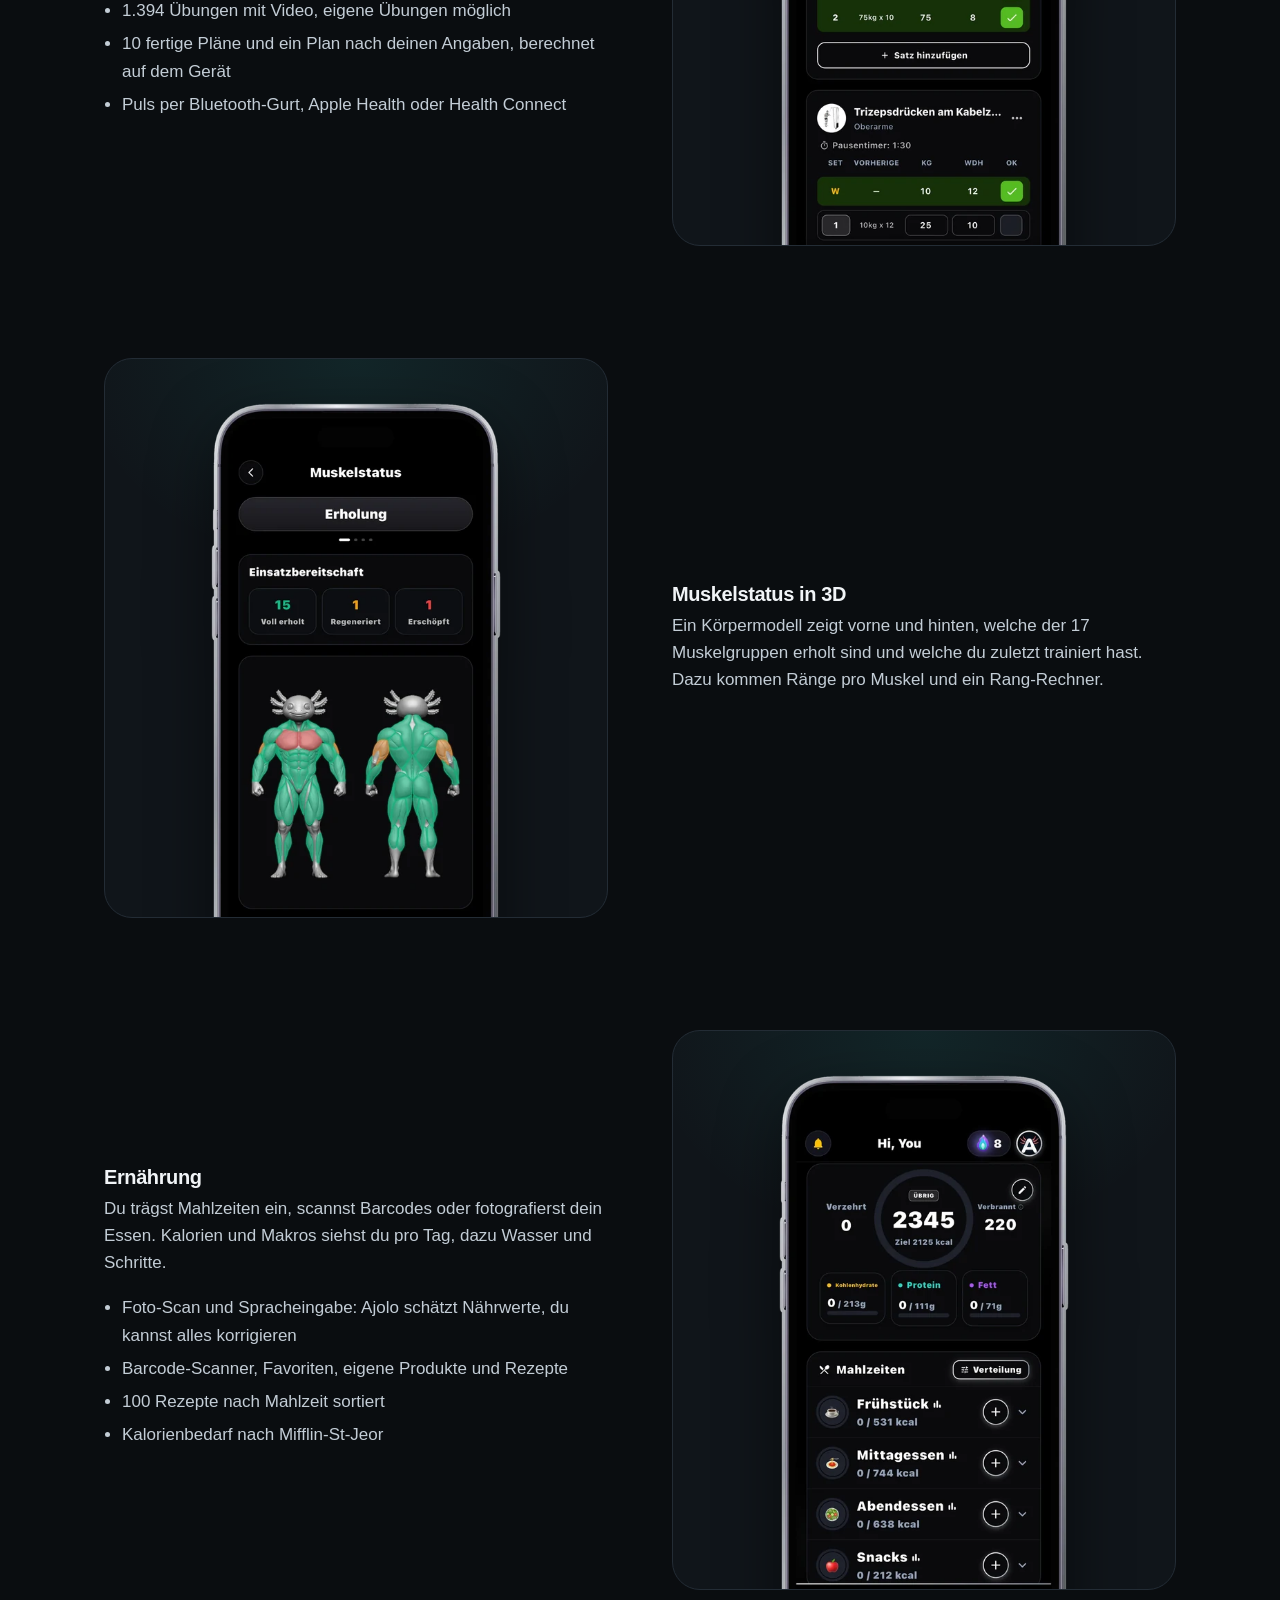
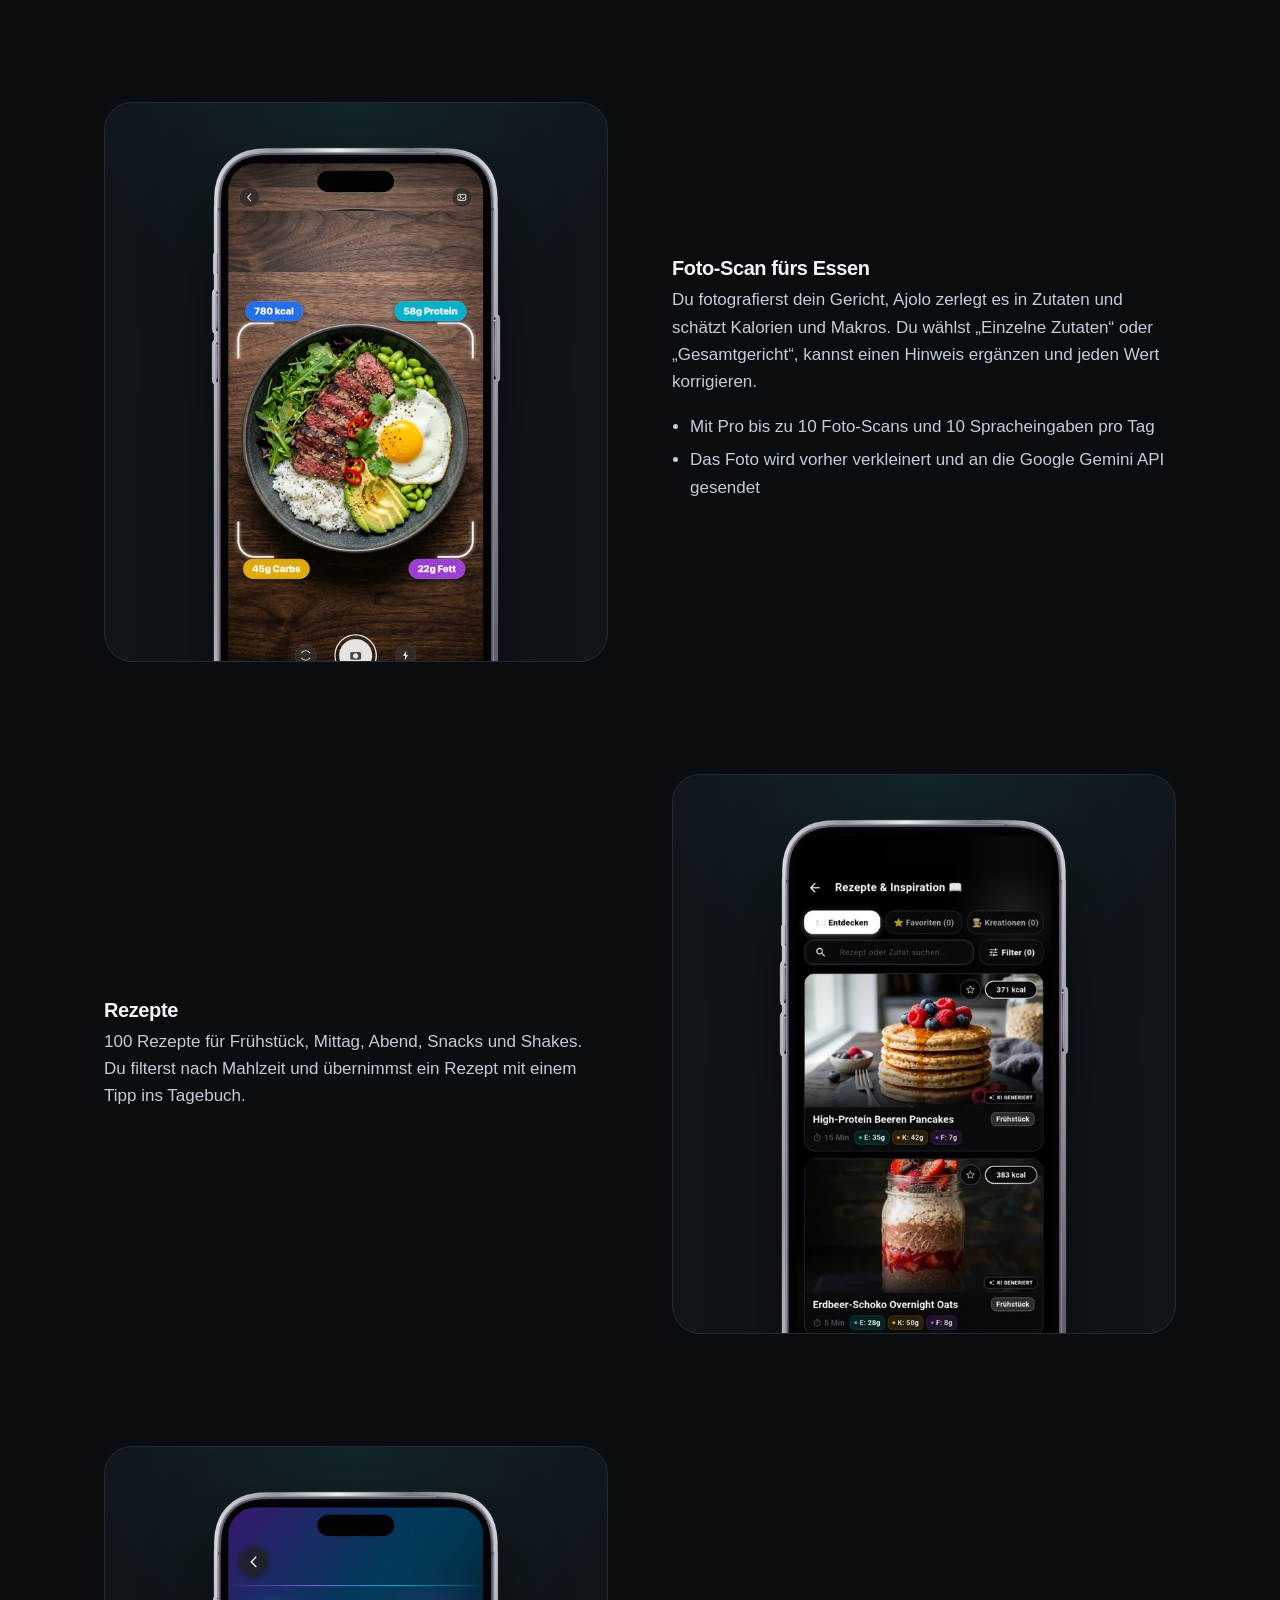
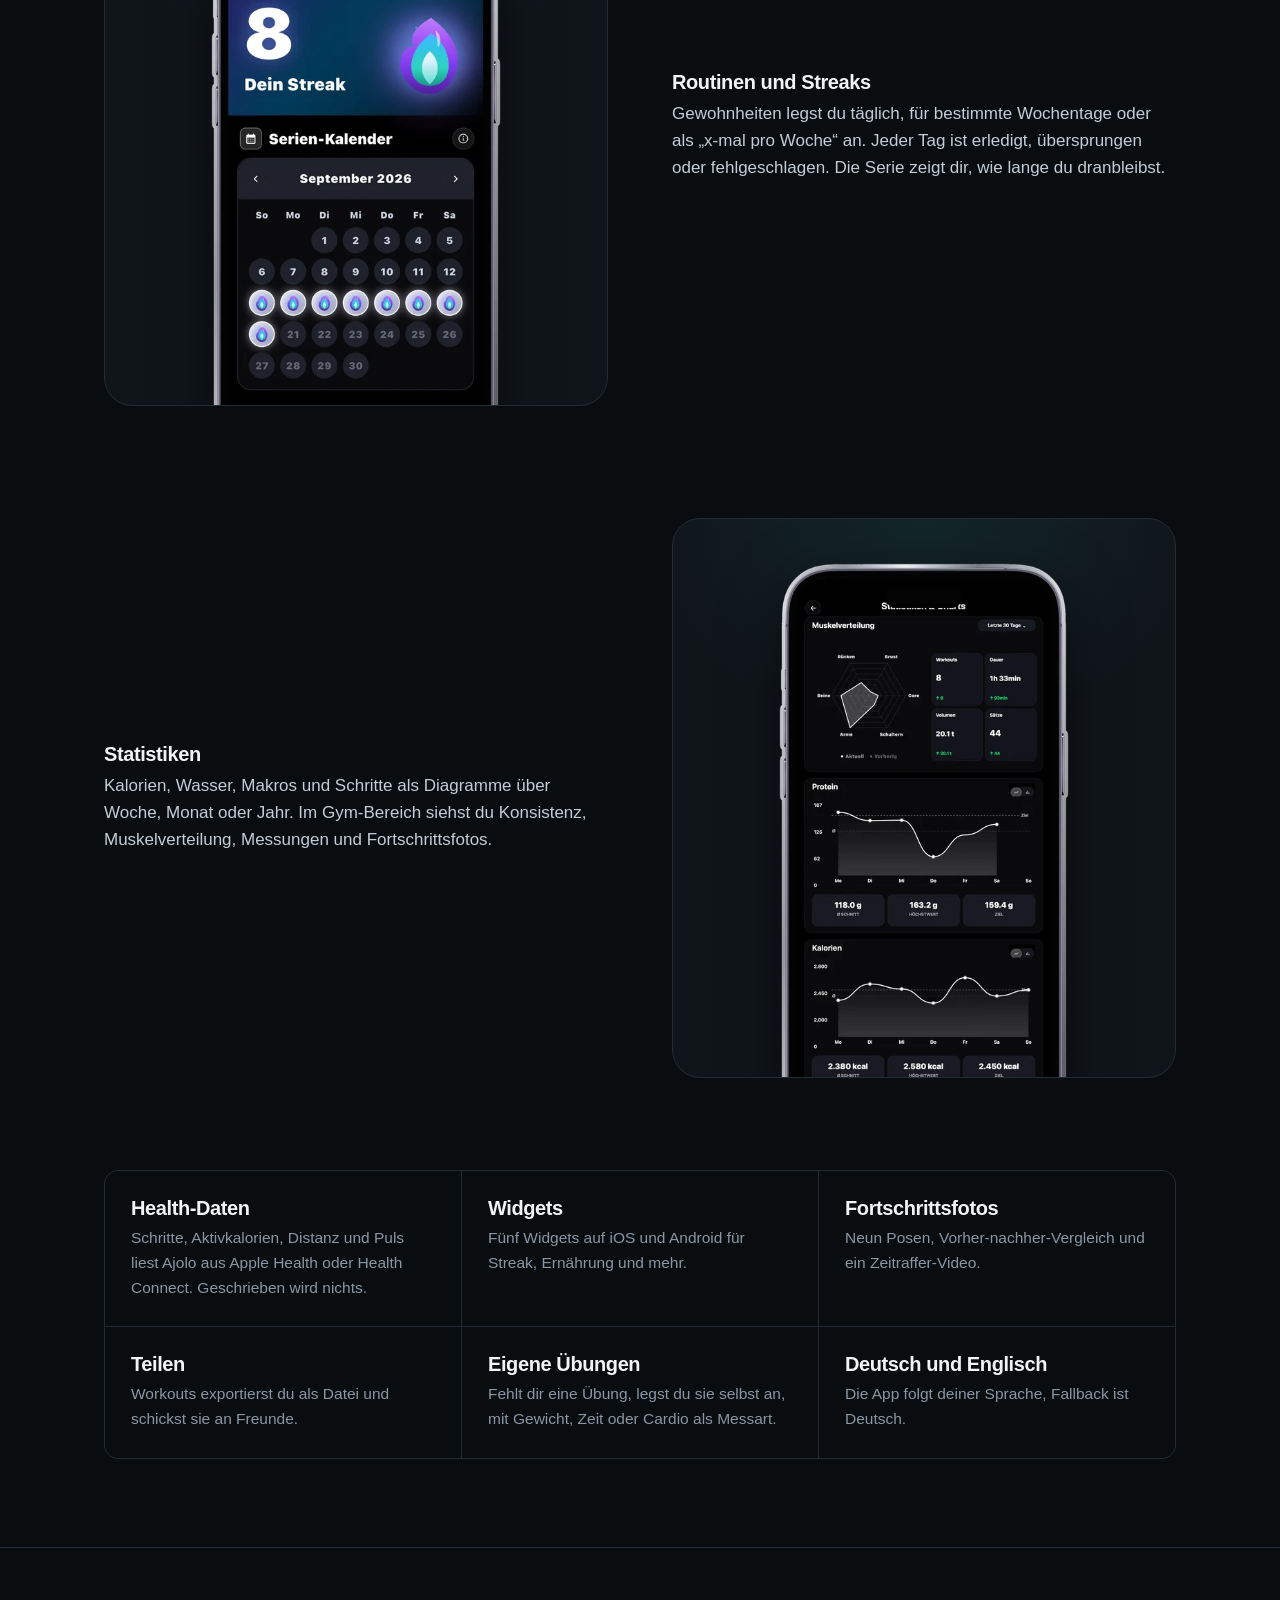
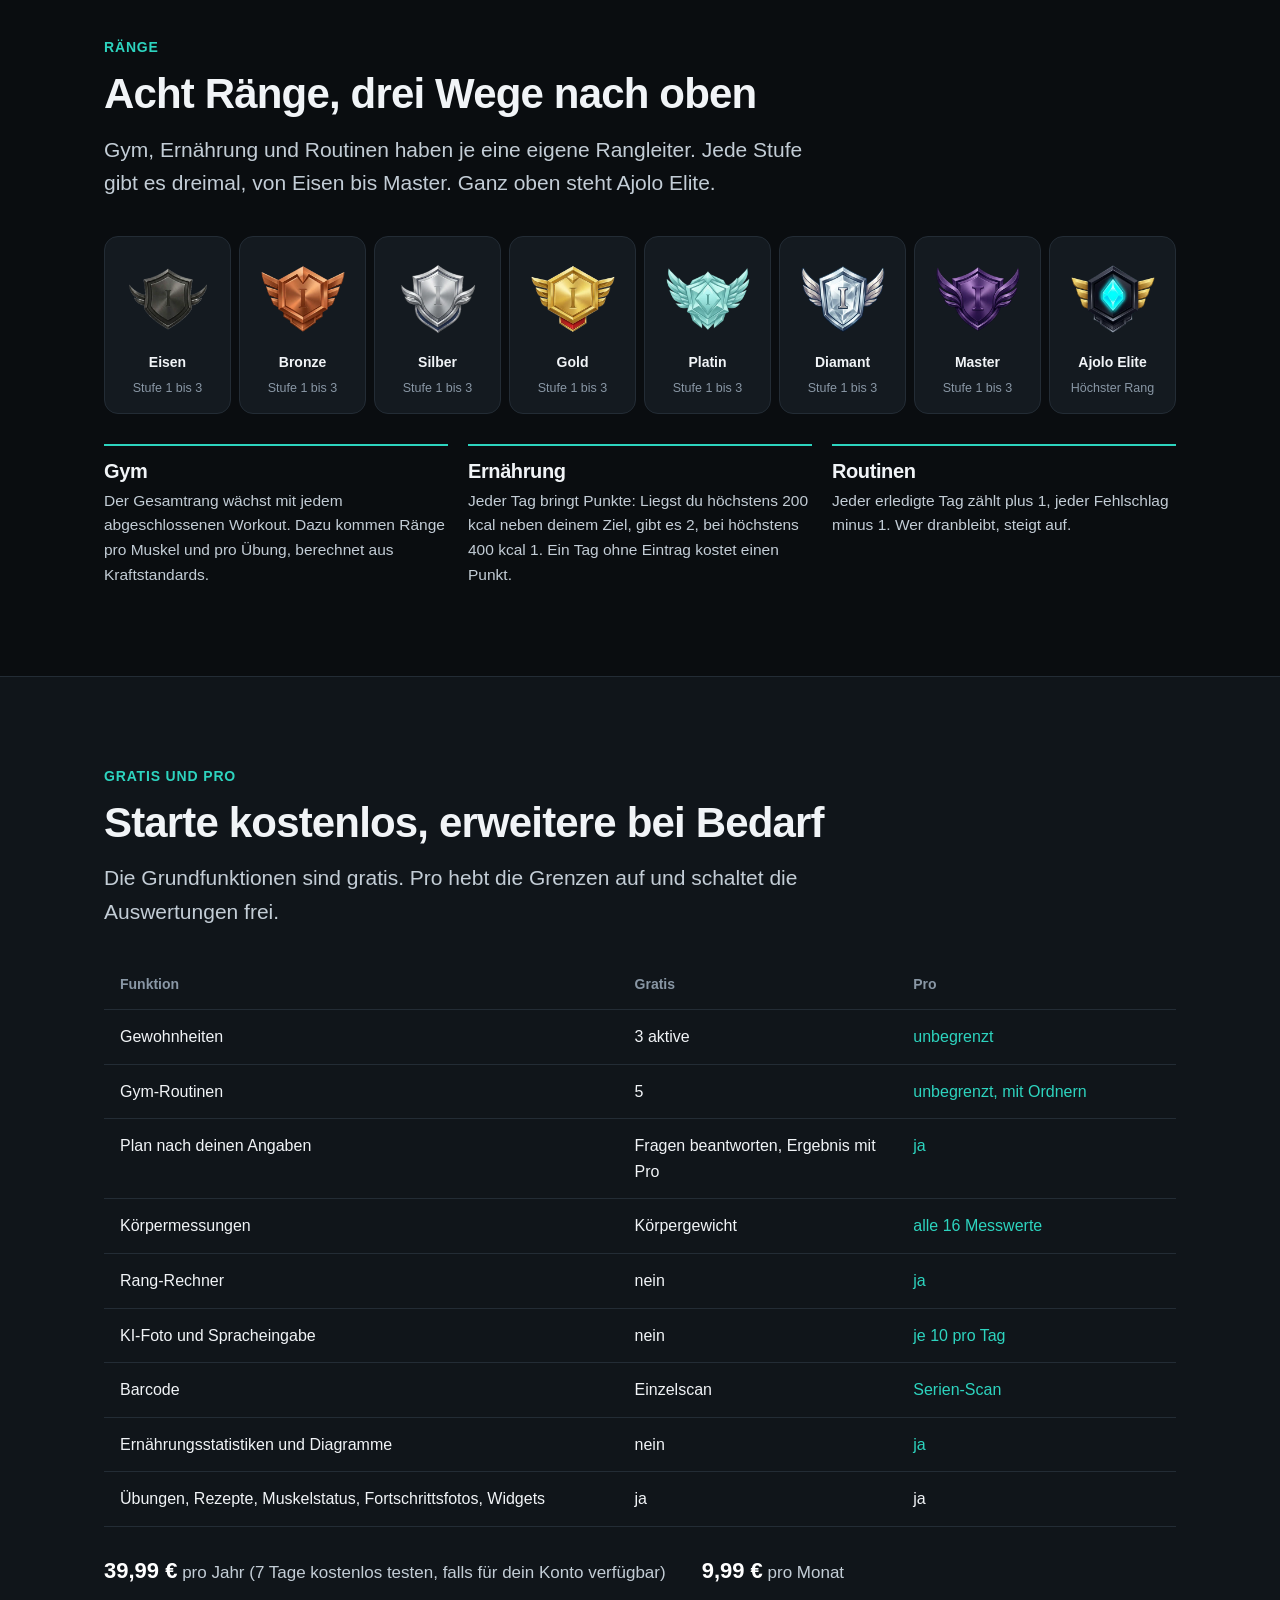
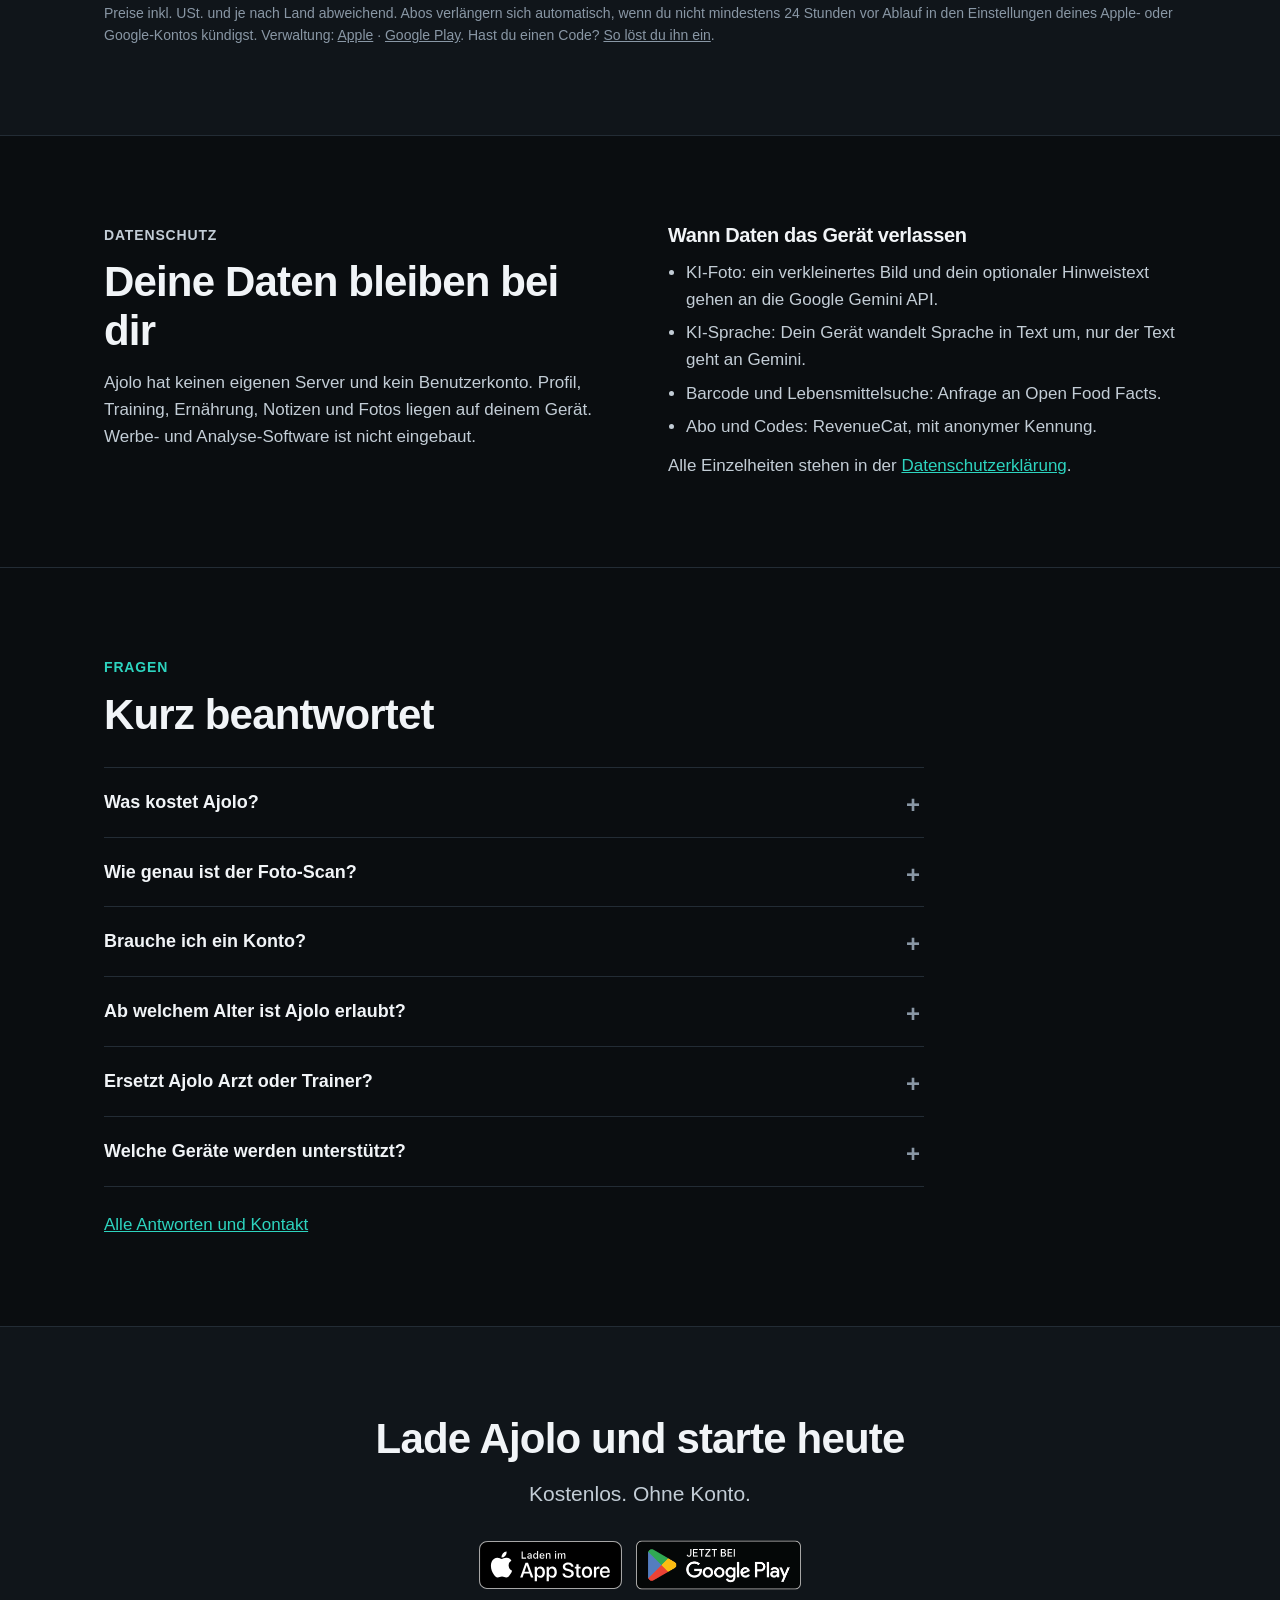
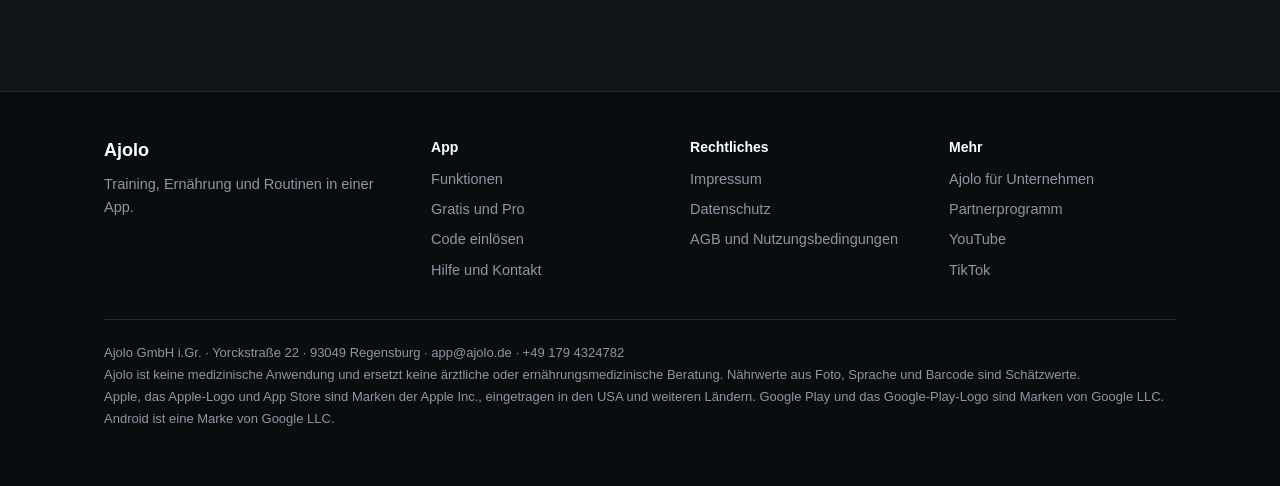
==== commit 05d4d222: "Handys: Titan-Rahmen wie in den Canva-Bildern" ====
--- a/index.html
+++ b/index.html
@@ -18,18 +18,18 @@
 <p class="lead">Ajolo ersetzt den Wechsel zwischen Workout-Log, Kalorienzähler und Habit-Tracker. Deine Daten bleiben auf deinem Gerät, ein Konto brauchst du nicht.</p>
 <div id="download"><div class="stores "><a href="https://apps.apple.com/app/id6806333157" rel="noopener"><img src="/assets/badge-appstore.svg" width="120" height="40" alt="Laden im App Store" style="height:48px;width:auto"></a><a href="https://play.google.com/store/apps/details?id=com.ajolo.app" rel="noopener"><img src="/assets/badge-play.png" width="646" height="250" alt="Jetzt bei Google Play" style="height:64px;width:auto;margin:-8px 0"></a></div></div>
 <p class="note">Kostenlos laden. Ajolo Pro ist optional (In-App-Kauf). Für iPhone, iPad und Android ab 16 Jahren.</p>
-</div><div class="stage3"><img class="pp l" src="/assets/phone_routinen_s.webp" srcset="/assets/phone_routinen_s.webp 420w, /assets/phone_routinen.webp 760w" sizes="(max-width:860px) 70vw, 320px" width="760" height="1553" alt="Routinen-Tracker mit Tagesplan in der Ajolo-App"><img class="pp r" src="/assets/phone_streak_s.webp" srcset="/assets/phone_streak_s.webp 420w, /assets/phone_streak.webp 760w" sizes="(max-width:860px) 70vw, 320px" width="760" height="1553" alt="Streak mit Serienkalender in der Ajolo-App"><img class="pp c" src="/assets/phone_ernaehrung_s.webp" srcset="/assets/phone_ernaehrung_s.webp 420w, /assets/phone_ernaehrung.webp 760w" sizes="(max-width:860px) 70vw, 320px" width="760" height="1553" alt="Tagesübersicht mit Kalorienring und Makros in der Ajolo-App"></div></div></section>
+</div><div class="stage3"><img class="pp l" src="/assets/phone_routinen_s.webp?v=3" srcset="/assets/phone_routinen_s.webp?v=3 420w, /assets/phone_routinen.webp?v=3 760w" sizes="(max-width:860px) 70vw, 320px" width="760" height="1526" alt="Routinen-Tracker mit Tagesplan in der Ajolo-App"><img class="pp r" src="/assets/phone_streak_s.webp?v=3" srcset="/assets/phone_streak_s.webp?v=3 420w, /assets/phone_streak.webp?v=3 760w" sizes="(max-width:860px) 70vw, 320px" width="760" height="1526" alt="Streak mit Serienkalender in der Ajolo-App"><img class="pp c" src="/assets/phone_ernaehrung_s.webp?v=3" srcset="/assets/phone_ernaehrung_s.webp?v=3 420w, /assets/phone_ernaehrung.webp?v=3 760w" sizes="(max-width:860px) 70vw, 320px" width="760" height="1526" alt="Tagesübersicht mit Kalorienring und Makros in der Ajolo-App"></div></div></section>
 <div class="facts"><div class="wrap"><ul><li><b>1.394</b><span>Übungen mit Video</span></li><li><b>100</b><span>Rezepte</span></li><li><b>17</b><span>Muskelgruppen in 3D</span></li><li><b>22</b><span>Rangstufen</span></li></ul></div></div>
 <section id="funktionen"><div class="wrap"><p class="eyebrow">Funktionen</p><h2>Drei Bereiche, ein Ablauf</h2><p class="lead">Routinen, Gym und Ernährung laufen in derselben App. Was du nicht brauchst, blendest du in den Einstellungen aus.</p>
 <div class="feat"><div class="txt"><h3>Gym</h3><p>Du startest ein leeres Workout oder eine Routine, trägst Sätze ein und siehst die Werte vom letzten Mal. Der Pausentimer läuft von selbst.</p>
-<ul><li>Satztypen: Normal, Aufwärmsatz, Drop-Satz, Muskelversagen, dazu RPE und Supersets</li><li>1.394 Übungen mit Video, eigene Übungen möglich</li><li>10 fertige Pläne und ein Plan nach deinen Angaben, berechnet auf dem Gerät</li><li>Puls per Bluetooth-Gurt, Apple Health oder Health Connect</li></ul></div><div class="vis"><img class="pp " src="/assets/phone_training_s.webp" srcset="/assets/phone_training_s.webp 420w, /assets/phone_training.webp 760w" sizes="(max-width:860px) 70vw, 320px" width="760" height="1553" alt="Workout mit Sätzen, Gewichten und Pausentimer" loading="lazy"></div></div>
-<div class="feat rev"><div class="txt"><h3>Muskelstatus in 3D</h3><p>Ein Körpermodell zeigt vorne und hinten, welche der 17 Muskelgruppen erholt sind und welche du zuletzt trainiert hast. Dazu kommen Ränge pro Muskel und ein Rang-Rechner.</p></div><div class="vis"><img class="pp " src="/assets/phone_muskelstatus_s.webp" srcset="/assets/phone_muskelstatus_s.webp 420w, /assets/phone_muskelstatus.webp 760w" sizes="(max-width:860px) 70vw, 320px" width="760" height="1553" alt="3D-Körpermodell mit Erholungsstatus der Muskelgruppen" loading="lazy"></div></div>
+<ul><li>Satztypen: Normal, Aufwärmsatz, Drop-Satz, Muskelversagen, dazu RPE und Supersets</li><li>1.394 Übungen mit Video, eigene Übungen möglich</li><li>10 fertige Pläne und ein Plan nach deinen Angaben, berechnet auf dem Gerät</li><li>Puls per Bluetooth-Gurt, Apple Health oder Health Connect</li></ul></div><div class="vis"><img class="pp " src="/assets/phone_training_s.webp?v=3" srcset="/assets/phone_training_s.webp?v=3 420w, /assets/phone_training.webp?v=3 760w" sizes="(max-width:860px) 70vw, 320px" width="760" height="1526" alt="Workout mit Sätzen, Gewichten und Pausentimer" loading="lazy"></div></div>
+<div class="feat rev"><div class="txt"><h3>Muskelstatus in 3D</h3><p>Ein Körpermodell zeigt vorne und hinten, welche der 17 Muskelgruppen erholt sind und welche du zuletzt trainiert hast. Dazu kommen Ränge pro Muskel und ein Rang-Rechner.</p></div><div class="vis"><img class="pp " src="/assets/phone_muskelstatus_s.webp?v=3" srcset="/assets/phone_muskelstatus_s.webp?v=3 420w, /assets/phone_muskelstatus.webp?v=3 760w" sizes="(max-width:860px) 70vw, 320px" width="760" height="1526" alt="3D-Körpermodell mit Erholungsstatus der Muskelgruppen" loading="lazy"></div></div>
 <div class="feat"><div class="txt"><h3>Ernährung</h3><p>Du trägst Mahlzeiten ein, scannst Barcodes oder fotografierst dein Essen. Kalorien und Makros siehst du pro Tag, dazu Wasser und Schritte.</p>
-<ul><li>Foto-Scan und Spracheingabe: Ajolo schätzt Nährwerte, du kannst alles korrigieren</li><li>Barcode-Scanner, Favoriten, eigene Produkte und Rezepte</li><li>100 Rezepte nach Mahlzeit sortiert</li><li>Kalorienbedarf nach Mifflin-St-Jeor</li></ul></div><div class="vis"><img class="pp " src="/assets/phone_ernaehrung_s.webp" srcset="/assets/phone_ernaehrung_s.webp 420w, /assets/phone_ernaehrung.webp 760w" sizes="(max-width:860px) 70vw, 320px" width="760" height="1553" alt="Tagesübersicht mit Kalorienring, Makros und Mahlzeiten" loading="lazy"></div></div>
-<div class="feat rev"><div class="txt"><h3>Foto-Scan fürs Essen</h3><p>Du fotografierst dein Gericht, Ajolo zerlegt es in Zutaten und schätzt Kalorien und Makros. Du wählst „Einzelne Zutaten“ oder „Gesamtgericht“, kannst einen Hinweis ergänzen und jeden Wert korrigieren.</p><ul><li>Mit Pro bis zu 10 Foto-Scans und 10 Spracheingaben pro Tag</li><li>Das Foto wird vorher verkleinert und an die Google Gemini API gesendet</li></ul></div><div class="vis"><img class="pp " src="/assets/phone_ki_scan_s.webp" srcset="/assets/phone_ki_scan_s.webp 420w, /assets/phone_ki_scan.webp 760w" sizes="(max-width:860px) 70vw, 320px" width="760" height="1553" alt="KI-Foto-Scan mit erkannten Zutaten und Makros" loading="lazy"></div></div>
-<div class="feat"><div class="txt"><h3>Rezepte</h3><p>100 Rezepte für Frühstück, Mittag, Abend, Snacks und Shakes. Du filterst nach Mahlzeit und übernimmst ein Rezept mit einem Tipp ins Tagebuch.</p></div><div class="vis"><img class="pp " src="/assets/phone_rezepte_s.webp" srcset="/assets/phone_rezepte_s.webp 420w, /assets/phone_rezepte.webp 760w" sizes="(max-width:860px) 70vw, 320px" width="760" height="1553" alt="Rezepte-Feed mit Mahlzeitenfiltern" loading="lazy"></div></div>
-<div class="feat rev"><div class="txt"><h3>Routinen und Streaks</h3><p>Gewohnheiten legst du täglich, für bestimmte Wochentage oder als „x-mal pro Woche“ an. Jeder Tag ist erledigt, übersprungen oder fehlgeschlagen. Die Serie zeigt dir, wie lange du dranbleibst.</p></div><div class="vis"><img class="pp " src="/assets/phone_streak_s.webp" srcset="/assets/phone_streak_s.webp 420w, /assets/phone_streak.webp 760w" sizes="(max-width:860px) 70vw, 320px" width="760" height="1553" alt="Streak mit Serienkalender" loading="lazy"></div></div>
-<div class="feat"><div class="txt"><h3>Statistiken</h3><p>Kalorien, Wasser, Makros und Schritte als Diagramme über Woche, Monat oder Jahr. Im Gym-Bereich siehst du Konsistenz, Muskelverteilung, Messungen und Fortschrittsfotos.</p></div><div class="vis"><img class="pp " src="/assets/phone_statistiken_s.webp" srcset="/assets/phone_statistiken_s.webp 420w, /assets/phone_statistiken.webp 760w" sizes="(max-width:860px) 70vw, 320px" width="760" height="1553" alt="Statistiken mit Radar-Diagramm sowie Protein- und Kalorienverlauf" loading="lazy"></div></div>
+<ul><li>Foto-Scan und Spracheingabe: Ajolo schätzt Nährwerte, du kannst alles korrigieren</li><li>Barcode-Scanner, Favoriten, eigene Produkte und Rezepte</li><li>100 Rezepte nach Mahlzeit sortiert</li><li>Kalorienbedarf nach Mifflin-St-Jeor</li></ul></div><div class="vis"><img class="pp " src="/assets/phone_ernaehrung_s.webp?v=3" srcset="/assets/phone_ernaehrung_s.webp?v=3 420w, /assets/phone_ernaehrung.webp?v=3 760w" sizes="(max-width:860px) 70vw, 320px" width="760" height="1526" alt="Tagesübersicht mit Kalorienring, Makros und Mahlzeiten" loading="lazy"></div></div>
+<div class="feat rev"><div class="txt"><h3>Foto-Scan fürs Essen</h3><p>Du fotografierst dein Gericht, Ajolo zerlegt es in Zutaten und schätzt Kalorien und Makros. Du wählst „Einzelne Zutaten“ oder „Gesamtgericht“, kannst einen Hinweis ergänzen und jeden Wert korrigieren.</p><ul><li>Mit Pro bis zu 10 Foto-Scans und 10 Spracheingaben pro Tag</li><li>Das Foto wird vorher verkleinert und an die Google Gemini API gesendet</li></ul></div><div class="vis"><img class="pp " src="/assets/phone_ki_scan_s.webp?v=3" srcset="/assets/phone_ki_scan_s.webp?v=3 420w, /assets/phone_ki_scan.webp?v=3 760w" sizes="(max-width:860px) 70vw, 320px" width="760" height="1526" alt="KI-Foto-Scan mit erkannten Zutaten und Makros" loading="lazy"></div></div>
+<div class="feat"><div class="txt"><h3>Rezepte</h3><p>100 Rezepte für Frühstück, Mittag, Abend, Snacks und Shakes. Du filterst nach Mahlzeit und übernimmst ein Rezept mit einem Tipp ins Tagebuch.</p></div><div class="vis"><img class="pp " src="/assets/phone_rezepte_s.webp?v=3" srcset="/assets/phone_rezepte_s.webp?v=3 420w, /assets/phone_rezepte.webp?v=3 760w" sizes="(max-width:860px) 70vw, 320px" width="760" height="1526" alt="Rezepte-Feed mit Mahlzeitenfiltern" loading="lazy"></div></div>
+<div class="feat rev"><div class="txt"><h3>Routinen und Streaks</h3><p>Gewohnheiten legst du täglich, für bestimmte Wochentage oder als „x-mal pro Woche“ an. Jeder Tag ist erledigt, übersprungen oder fehlgeschlagen. Die Serie zeigt dir, wie lange du dranbleibst.</p></div><div class="vis"><img class="pp " src="/assets/phone_streak_s.webp?v=3" srcset="/assets/phone_streak_s.webp?v=3 420w, /assets/phone_streak.webp?v=3 760w" sizes="(max-width:860px) 70vw, 320px" width="760" height="1526" alt="Streak mit Serienkalender" loading="lazy"></div></div>
+<div class="feat"><div class="txt"><h3>Statistiken</h3><p>Kalorien, Wasser, Makros und Schritte als Diagramme über Woche, Monat oder Jahr. Im Gym-Bereich siehst du Konsistenz, Muskelverteilung, Messungen und Fortschrittsfotos.</p></div><div class="vis"><img class="pp " src="/assets/phone_statistiken_s.webp?v=3" srcset="/assets/phone_statistiken_s.webp?v=3 420w, /assets/phone_statistiken.webp?v=3 760w" sizes="(max-width:860px) 70vw, 320px" width="760" height="1526" alt="Statistiken mit Radar-Diagramm sowie Protein- und Kalorienverlauf" loading="lazy"></div></div>
 <div class="grid"><div><h3>Health-Daten</h3><p>Schritte, Aktivkalorien, Distanz und Puls liest Ajolo aus Apple Health oder Health Connect. Geschrieben wird nichts.</p></div><div><h3>Widgets</h3><p>Fünf Widgets auf iOS und Android für Streak, Ernährung und mehr.</p></div><div><h3>Fortschrittsfotos</h3><p>Neun Posen, Vorher-nachher-Vergleich und ein Zeitraffer-Video.</p></div><div><h3>Teilen</h3><p>Workouts exportierst du als Datei und schickst sie an Freunde.</p></div><div><h3>Eigene Übungen</h3><p>Fehlt dir eine Übung, legst du sie selbst an, mit Gewicht, Zeit oder Cardio als Messart.</p></div><div><h3>Deutsch und Englisch</h3><p>Die App folgt deiner Sprache, Fallback ist Deutsch.</p></div></div>
 </div></section>
 <section id="raenge" style="border-top:1px solid var(--line)"><div class="wrap"><p class="eyebrow">Ränge</p><h2>Acht Ränge, drei Wege nach oben</h2><p class="lead">Gym, Ernährung und Routinen haben je eine eigene Rangleiter. Jede Stufe gibt es dreimal, von Eisen bis Master. Ganz oben steht Ajolo Elite.</p>
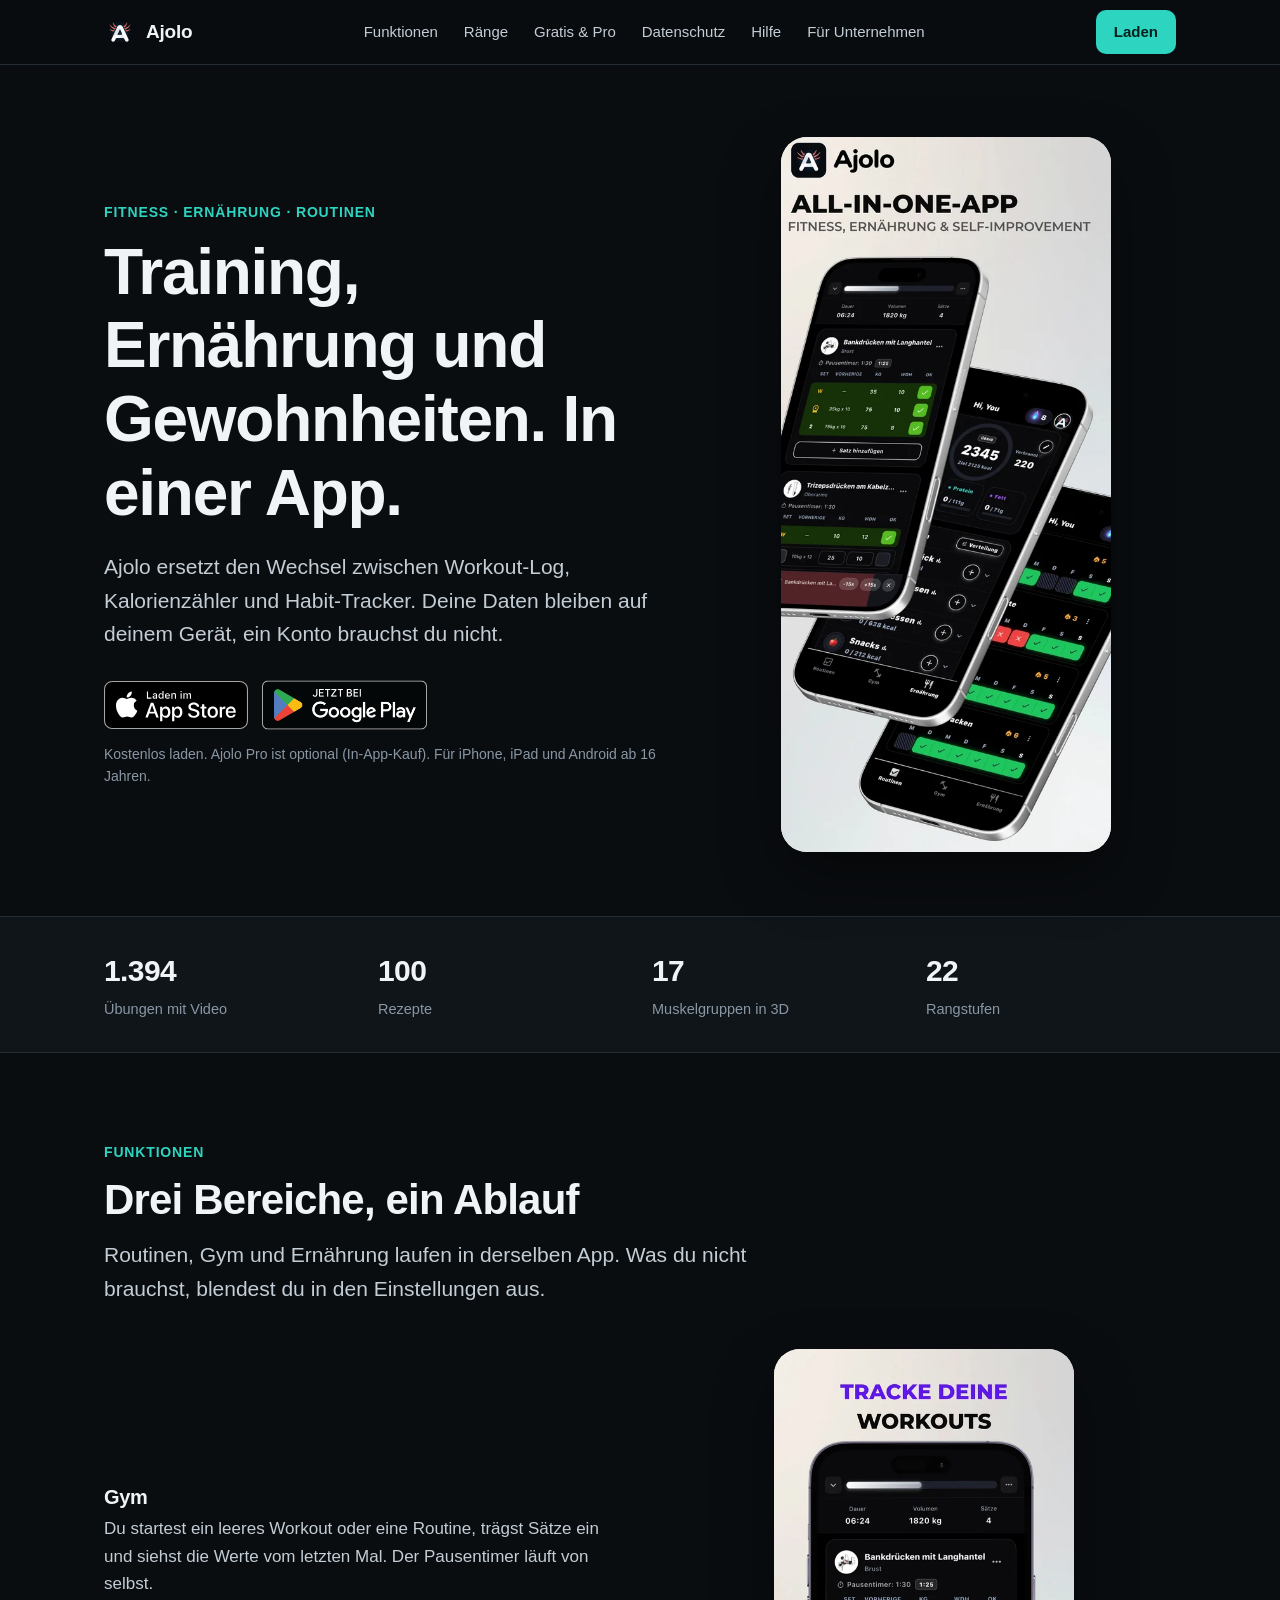
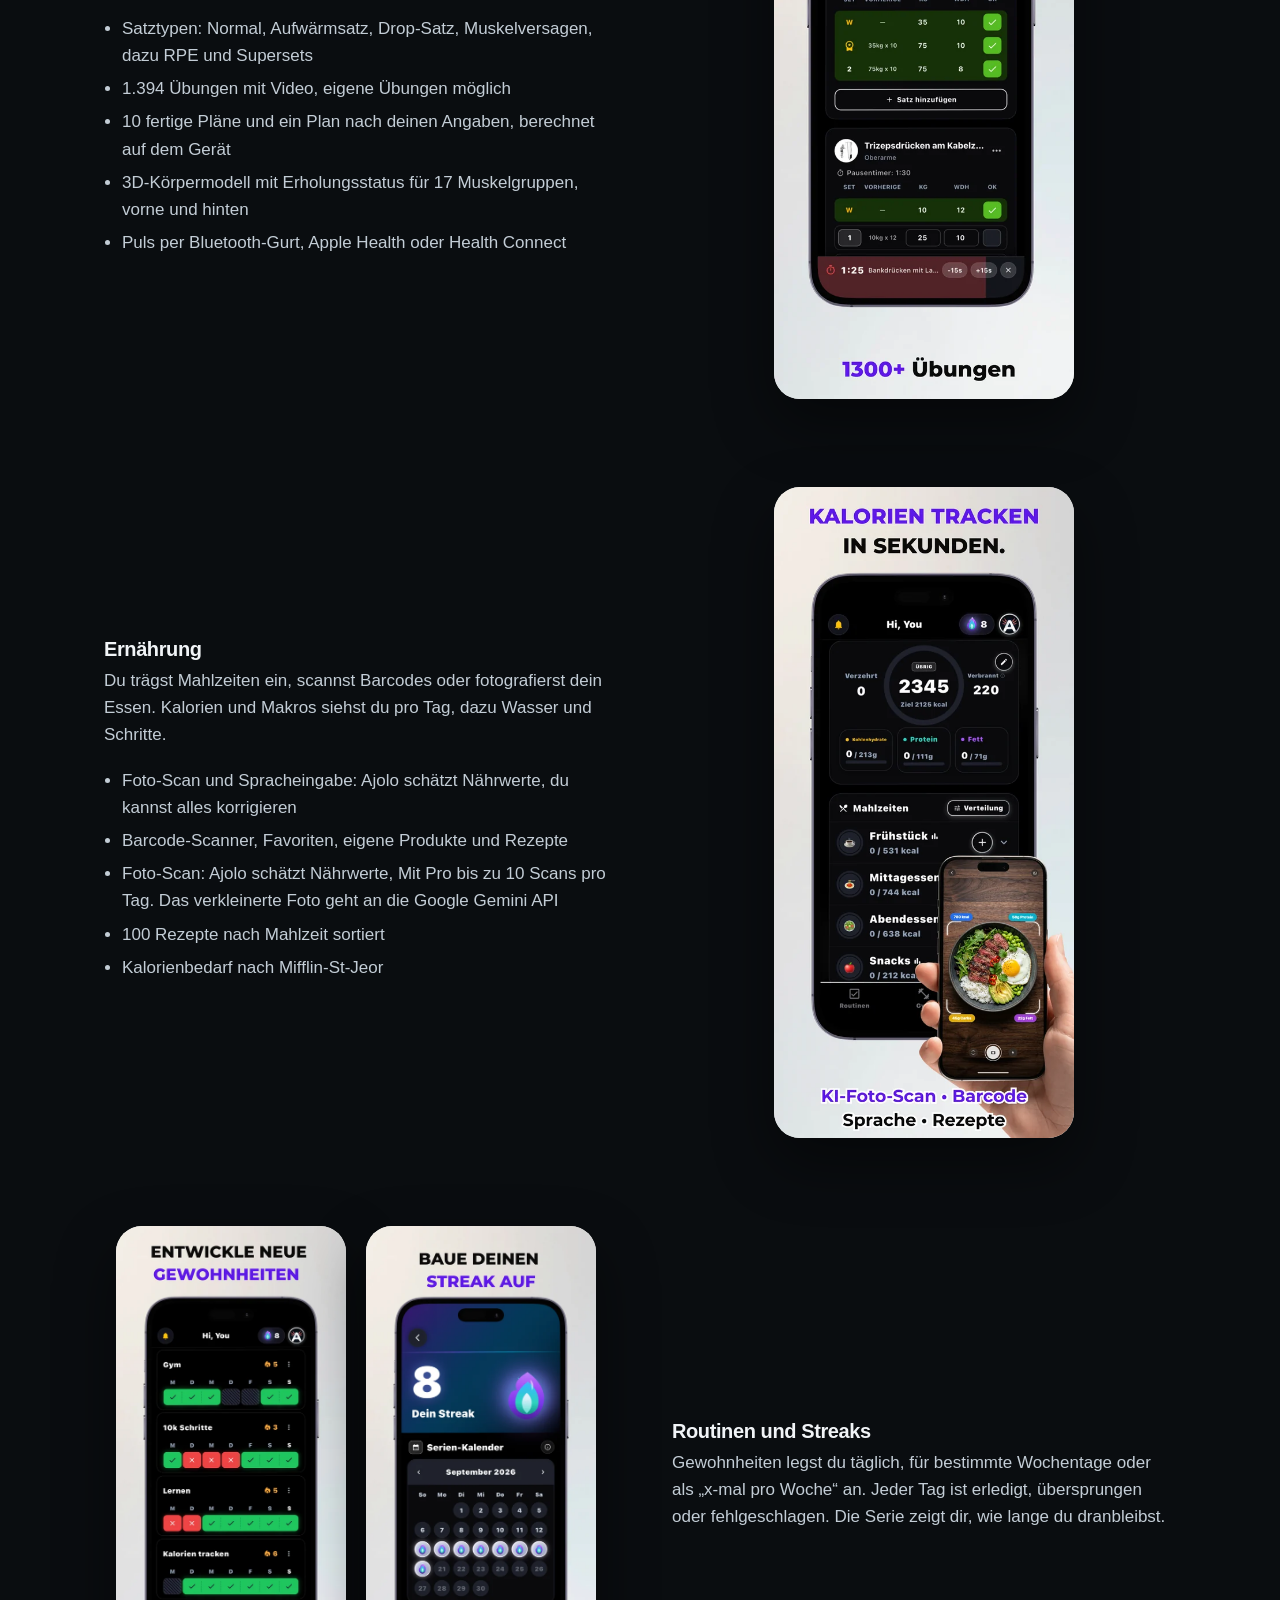
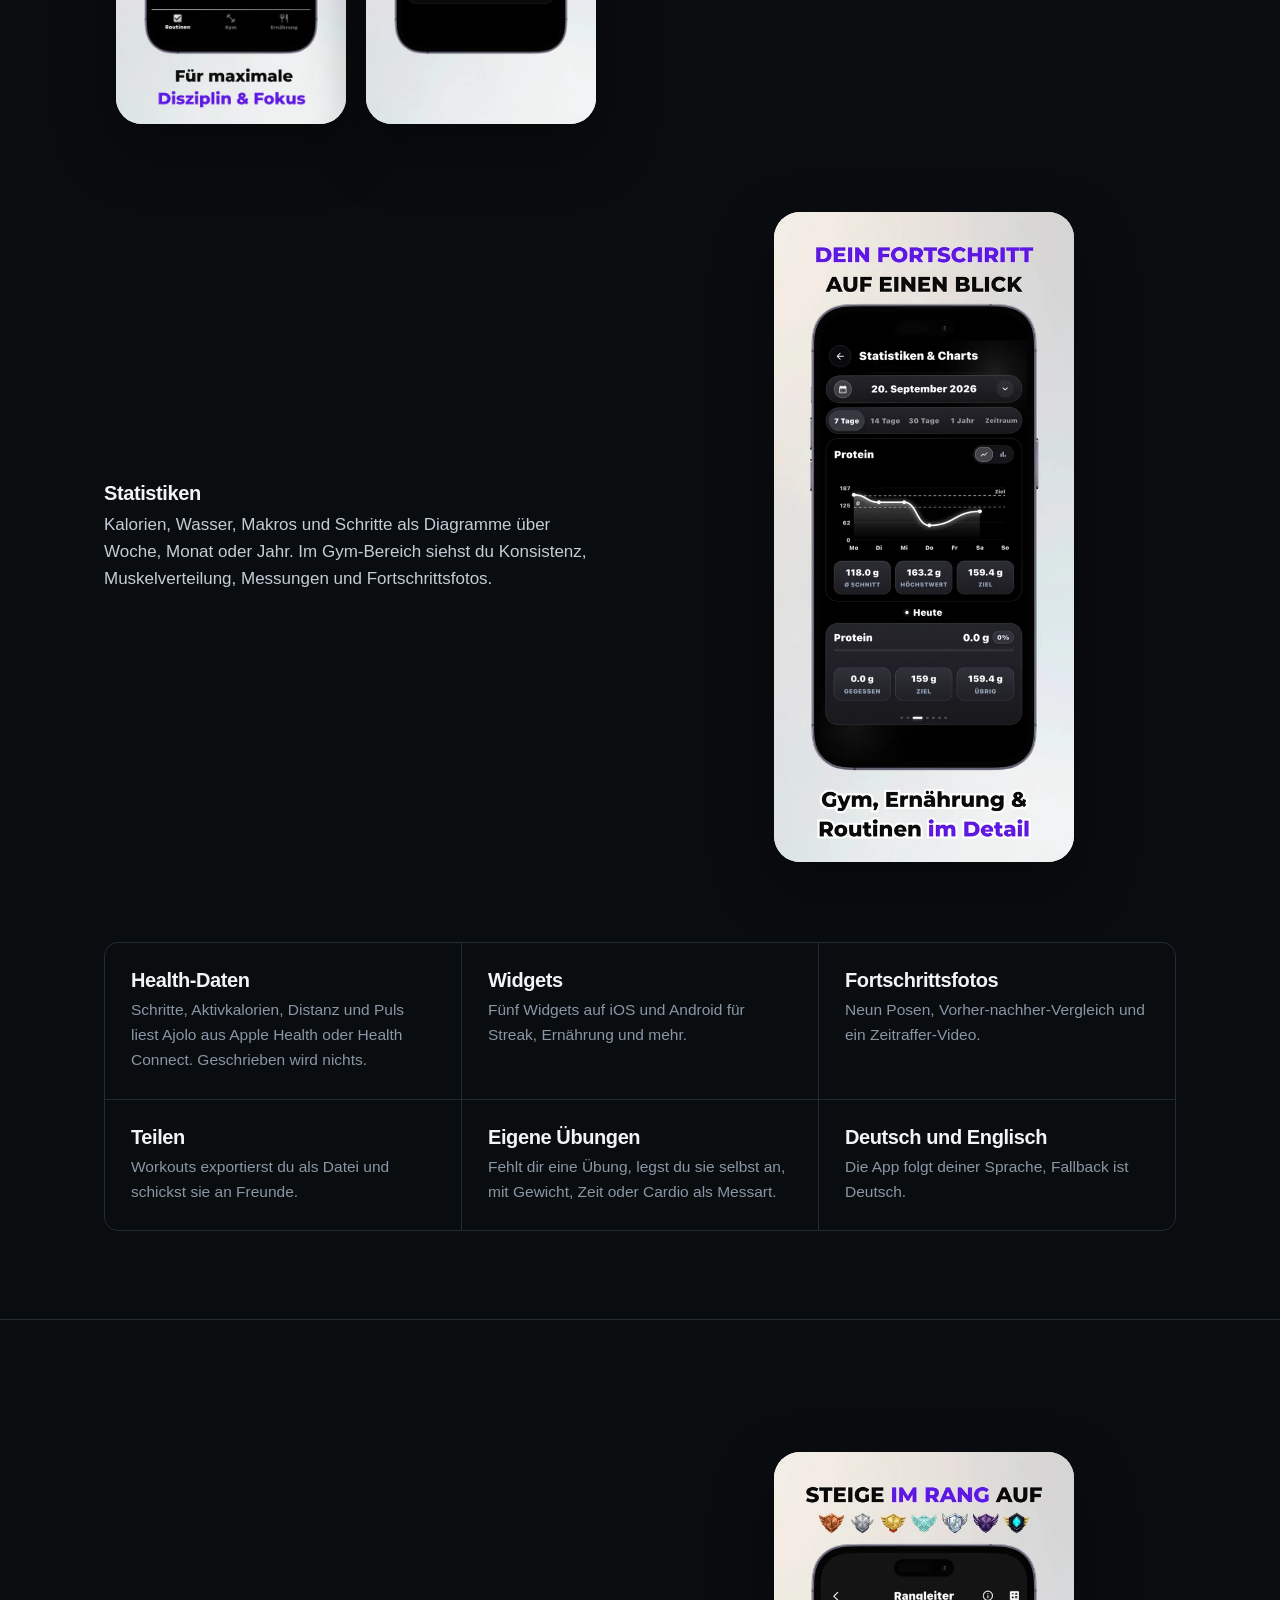
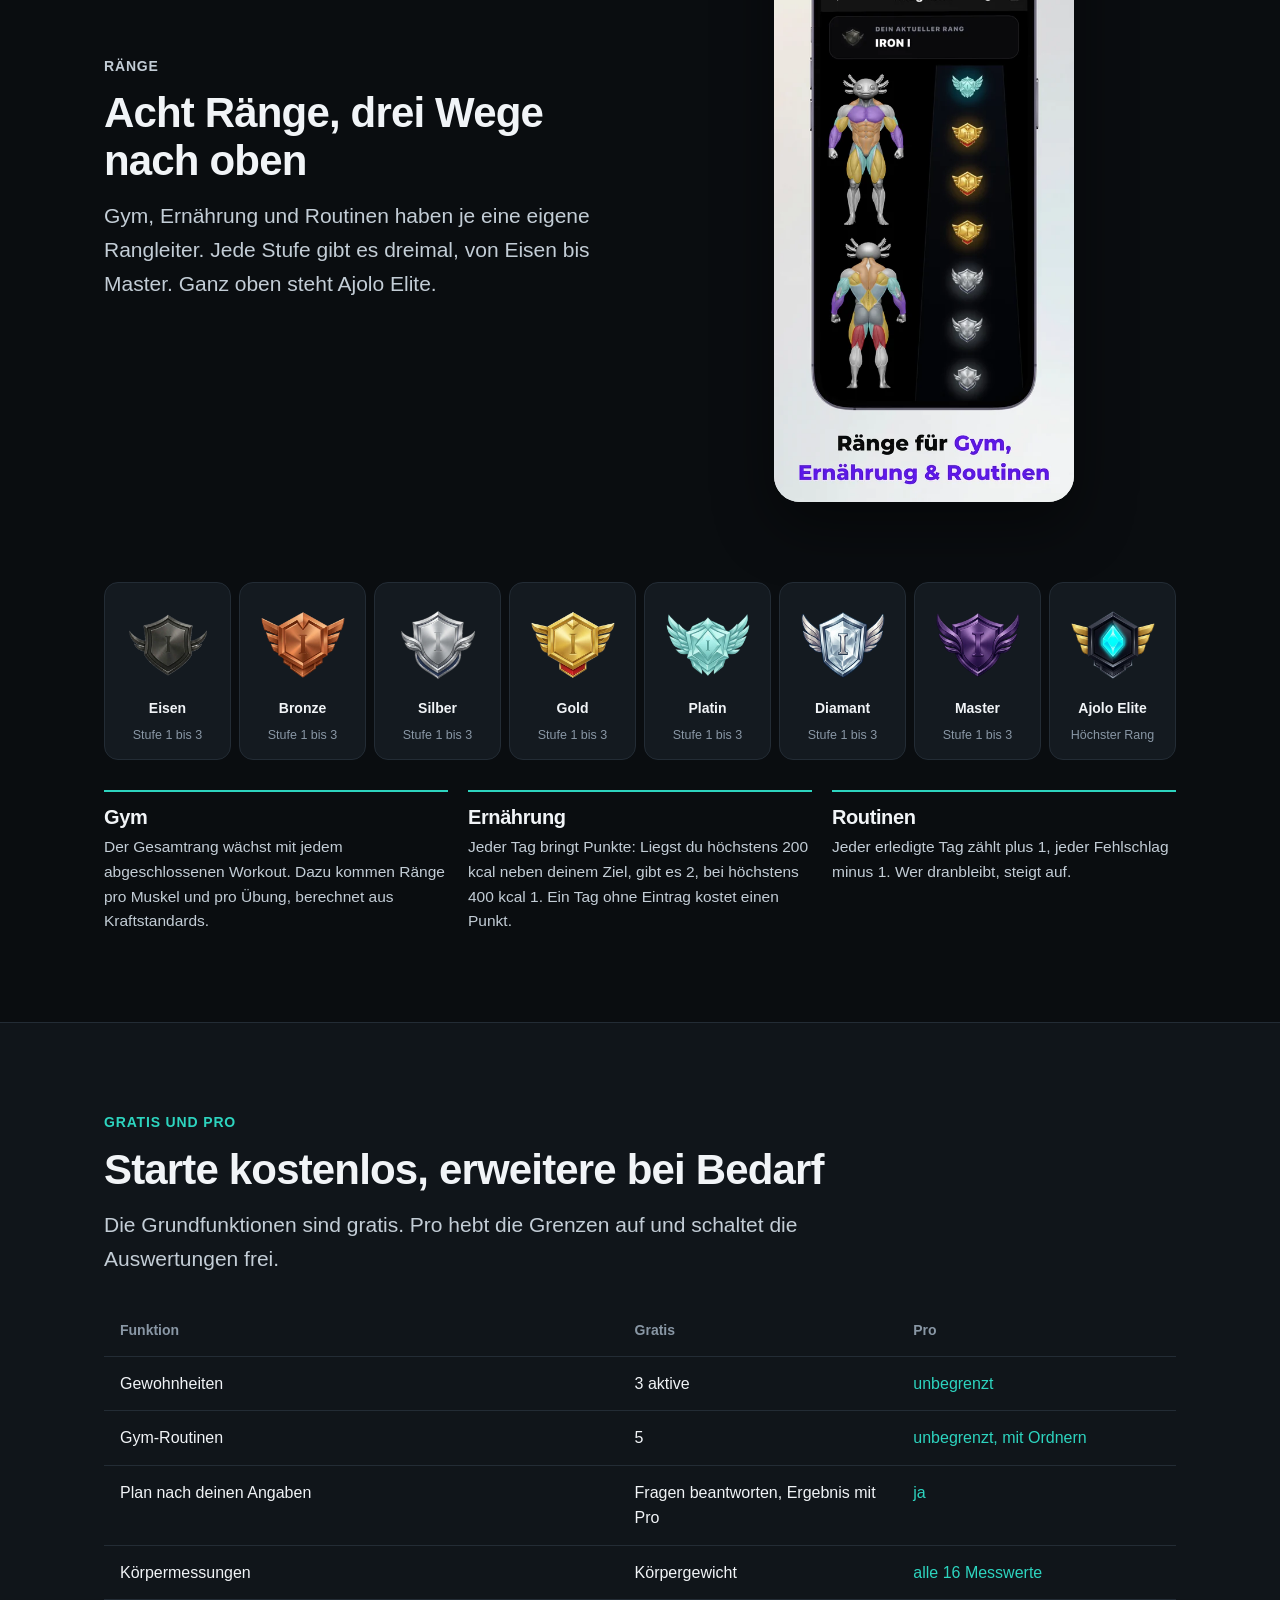
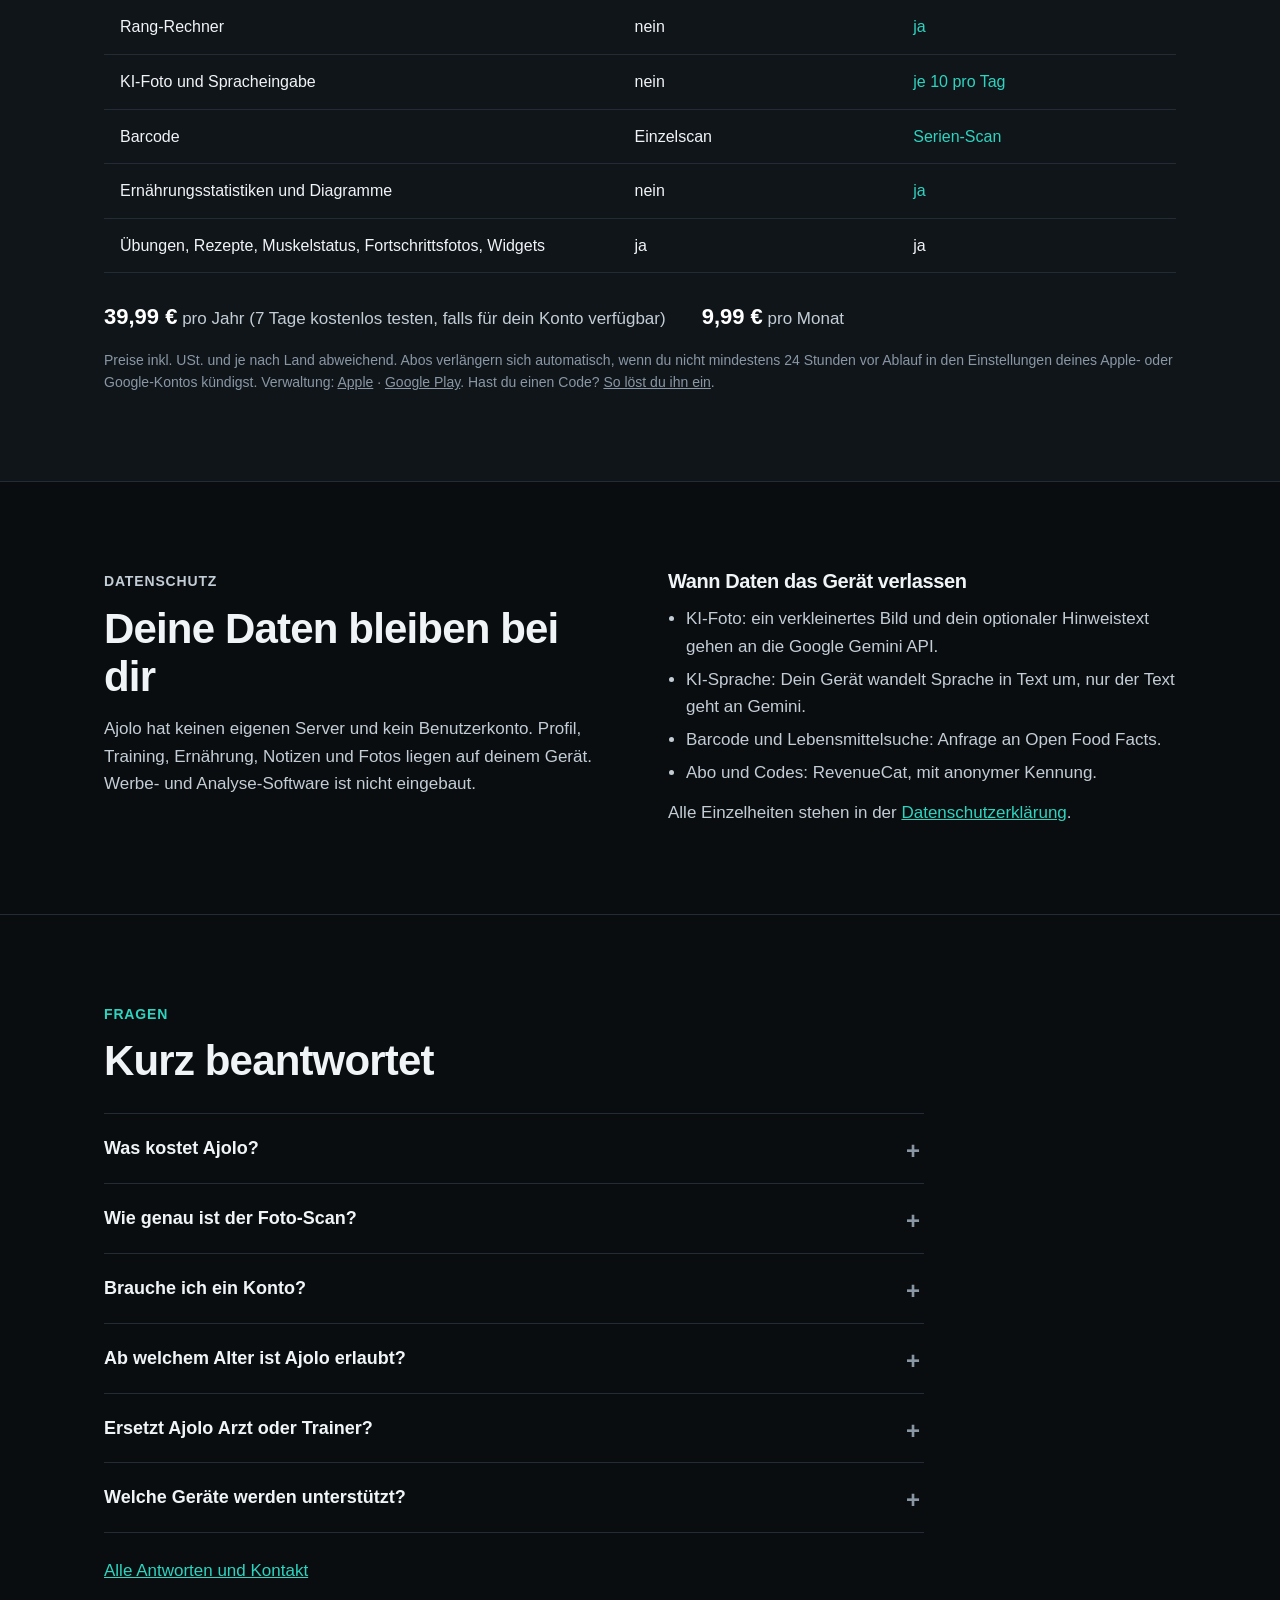
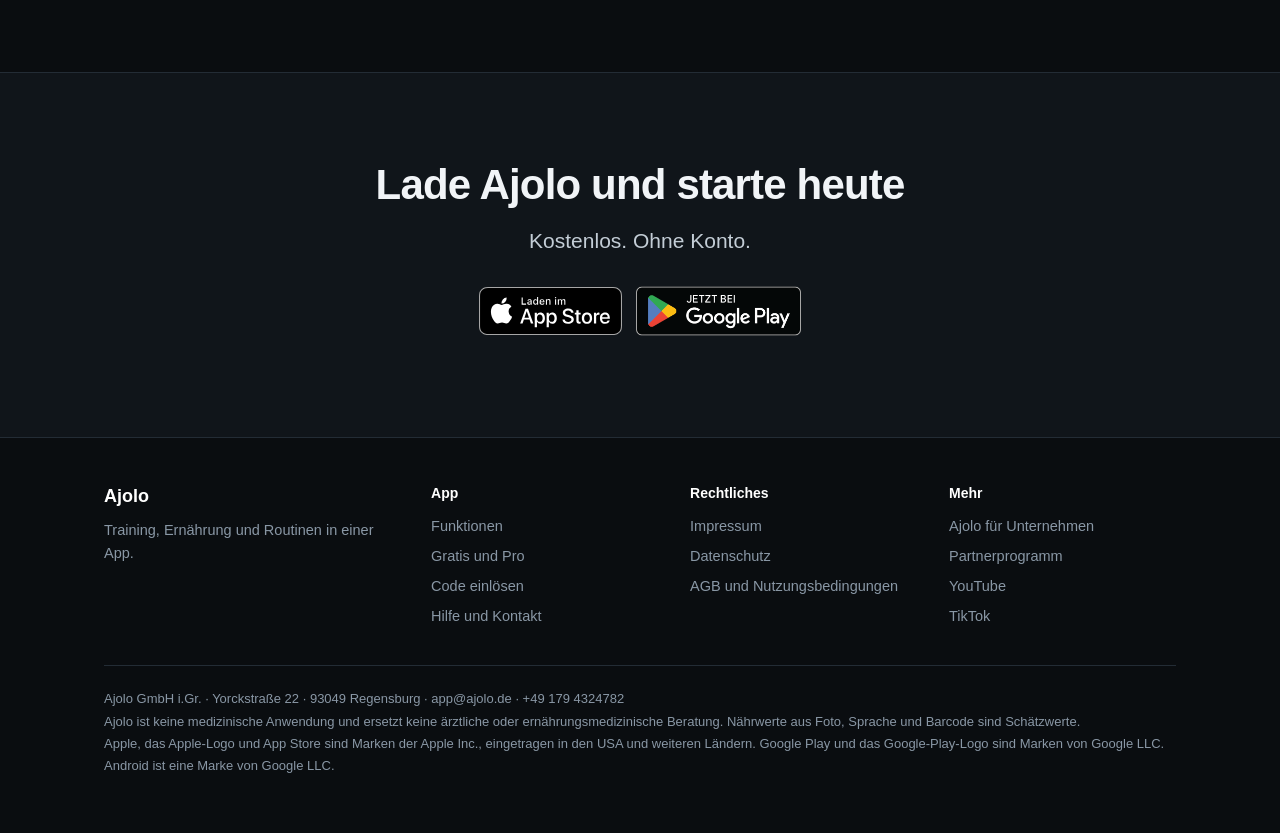
==== commit fc5b45f6: "Seiten nutzen die fertigen Canva-Bilder unverändert" ====
--- a/index.html
+++ b/index.html
@@ -18,21 +18,18 @@
 <p class="lead">Ajolo ersetzt den Wechsel zwischen Workout-Log, Kalorienzähler und Habit-Tracker. Deine Daten bleiben auf deinem Gerät, ein Konto brauchst du nicht.</p>
 <div id="download"><div class="stores "><a href="https://apps.apple.com/app/id6806333157" rel="noopener"><img src="/assets/badge-appstore.svg" width="120" height="40" alt="Laden im App Store" style="height:48px;width:auto"></a><a href="https://play.google.com/store/apps/details?id=com.ajolo.app" rel="noopener"><img src="/assets/badge-play.png" width="646" height="250" alt="Jetzt bei Google Play" style="height:64px;width:auto;margin:-8px 0"></a></div></div>
 <p class="note">Kostenlos laden. Ajolo Pro ist optional (In-App-Kauf). Für iPhone, iPad und Android ab 16 Jahren.</p>
-</div><div class="stage3"><img class="pp l" src="/assets/phone_routinen_s.webp?v=3" srcset="/assets/phone_routinen_s.webp?v=3 420w, /assets/phone_routinen.webp?v=3 760w" sizes="(max-width:860px) 70vw, 320px" width="760" height="1526" alt="Routinen-Tracker mit Tagesplan in der Ajolo-App"><img class="pp r" src="/assets/phone_streak_s.webp?v=3" srcset="/assets/phone_streak_s.webp?v=3 420w, /assets/phone_streak.webp?v=3 760w" sizes="(max-width:860px) 70vw, 320px" width="760" height="1526" alt="Streak mit Serienkalender in der Ajolo-App"><img class="pp c" src="/assets/phone_ernaehrung_s.webp?v=3" srcset="/assets/phone_ernaehrung_s.webp?v=3 420w, /assets/phone_ernaehrung.webp?v=3 760w" sizes="(max-width:860px) 70vw, 320px" width="760" height="1526" alt="Tagesübersicht mit Kalorienring und Makros in der Ajolo-App"></div></div></section>
+</div><div class="hero-vis"><div class="cv"><img src="/assets/canva_1_s.webp?v=4" srcset="/assets/canva_1_s.webp?v=4 520w, /assets/canva_1.webp?v=4 900w" sizes="(max-width:860px) 80vw, 340px" width="900" height="1950" alt="Die Ajolo-App auf drei iPhones: Workout, Ernährung und Routinen"></div></div></div></section>
 <div class="facts"><div class="wrap"><ul><li><b>1.394</b><span>Übungen mit Video</span></li><li><b>100</b><span>Rezepte</span></li><li><b>17</b><span>Muskelgruppen in 3D</span></li><li><b>22</b><span>Rangstufen</span></li></ul></div></div>
 <section id="funktionen"><div class="wrap"><p class="eyebrow">Funktionen</p><h2>Drei Bereiche, ein Ablauf</h2><p class="lead">Routinen, Gym und Ernährung laufen in derselben App. Was du nicht brauchst, blendest du in den Einstellungen aus.</p>
 <div class="feat"><div class="txt"><h3>Gym</h3><p>Du startest ein leeres Workout oder eine Routine, trägst Sätze ein und siehst die Werte vom letzten Mal. Der Pausentimer läuft von selbst.</p>
-<ul><li>Satztypen: Normal, Aufwärmsatz, Drop-Satz, Muskelversagen, dazu RPE und Supersets</li><li>1.394 Übungen mit Video, eigene Übungen möglich</li><li>10 fertige Pläne und ein Plan nach deinen Angaben, berechnet auf dem Gerät</li><li>Puls per Bluetooth-Gurt, Apple Health oder Health Connect</li></ul></div><div class="vis"><img class="pp " src="/assets/phone_training_s.webp?v=3" srcset="/assets/phone_training_s.webp?v=3 420w, /assets/phone_training.webp?v=3 760w" sizes="(max-width:860px) 70vw, 320px" width="760" height="1526" alt="Workout mit Sätzen, Gewichten und Pausentimer" loading="lazy"></div></div>
-<div class="feat rev"><div class="txt"><h3>Muskelstatus in 3D</h3><p>Ein Körpermodell zeigt vorne und hinten, welche der 17 Muskelgruppen erholt sind und welche du zuletzt trainiert hast. Dazu kommen Ränge pro Muskel und ein Rang-Rechner.</p></div><div class="vis"><img class="pp " src="/assets/phone_muskelstatus_s.webp?v=3" srcset="/assets/phone_muskelstatus_s.webp?v=3 420w, /assets/phone_muskelstatus.webp?v=3 760w" sizes="(max-width:860px) 70vw, 320px" width="760" height="1526" alt="3D-Körpermodell mit Erholungsstatus der Muskelgruppen" loading="lazy"></div></div>
+<ul><li>Satztypen: Normal, Aufwärmsatz, Drop-Satz, Muskelversagen, dazu RPE und Supersets</li><li>1.394 Übungen mit Video, eigene Übungen möglich</li><li>10 fertige Pläne und ein Plan nach deinen Angaben, berechnet auf dem Gerät</li><li>3D-Körpermodell mit Erholungsstatus für 17 Muskelgruppen, vorne und hinten</li><li>Puls per Bluetooth-Gurt, Apple Health oder Health Connect</li></ul></div><div class="cv"><img src="/assets/canva_2_s.webp?v=4" srcset="/assets/canva_2_s.webp?v=4 520w, /assets/canva_2.webp?v=4 900w" sizes="(max-width:860px) 80vw, 340px" width="900" height="1950" alt="Ajolo Gym-Tracker mit laufendem Workout und Pausentimer" loading="lazy"></div></div>
 <div class="feat"><div class="txt"><h3>Ernährung</h3><p>Du trägst Mahlzeiten ein, scannst Barcodes oder fotografierst dein Essen. Kalorien und Makros siehst du pro Tag, dazu Wasser und Schritte.</p>
-<ul><li>Foto-Scan und Spracheingabe: Ajolo schätzt Nährwerte, du kannst alles korrigieren</li><li>Barcode-Scanner, Favoriten, eigene Produkte und Rezepte</li><li>100 Rezepte nach Mahlzeit sortiert</li><li>Kalorienbedarf nach Mifflin-St-Jeor</li></ul></div><div class="vis"><img class="pp " src="/assets/phone_ernaehrung_s.webp?v=3" srcset="/assets/phone_ernaehrung_s.webp?v=3 420w, /assets/phone_ernaehrung.webp?v=3 760w" sizes="(max-width:860px) 70vw, 320px" width="760" height="1526" alt="Tagesübersicht mit Kalorienring, Makros und Mahlzeiten" loading="lazy"></div></div>
-<div class="feat rev"><div class="txt"><h3>Foto-Scan fürs Essen</h3><p>Du fotografierst dein Gericht, Ajolo zerlegt es in Zutaten und schätzt Kalorien und Makros. Du wählst „Einzelne Zutaten“ oder „Gesamtgericht“, kannst einen Hinweis ergänzen und jeden Wert korrigieren.</p><ul><li>Mit Pro bis zu 10 Foto-Scans und 10 Spracheingaben pro Tag</li><li>Das Foto wird vorher verkleinert und an die Google Gemini API gesendet</li></ul></div><div class="vis"><img class="pp " src="/assets/phone_ki_scan_s.webp?v=3" srcset="/assets/phone_ki_scan_s.webp?v=3 420w, /assets/phone_ki_scan.webp?v=3 760w" sizes="(max-width:860px) 70vw, 320px" width="760" height="1526" alt="KI-Foto-Scan mit erkannten Zutaten und Makros" loading="lazy"></div></div>
-<div class="feat"><div class="txt"><h3>Rezepte</h3><p>100 Rezepte für Frühstück, Mittag, Abend, Snacks und Shakes. Du filterst nach Mahlzeit und übernimmst ein Rezept mit einem Tipp ins Tagebuch.</p></div><div class="vis"><img class="pp " src="/assets/phone_rezepte_s.webp?v=3" srcset="/assets/phone_rezepte_s.webp?v=3 420w, /assets/phone_rezepte.webp?v=3 760w" sizes="(max-width:860px) 70vw, 320px" width="760" height="1526" alt="Rezepte-Feed mit Mahlzeitenfiltern" loading="lazy"></div></div>
-<div class="feat rev"><div class="txt"><h3>Routinen und Streaks</h3><p>Gewohnheiten legst du täglich, für bestimmte Wochentage oder als „x-mal pro Woche“ an. Jeder Tag ist erledigt, übersprungen oder fehlgeschlagen. Die Serie zeigt dir, wie lange du dranbleibst.</p></div><div class="vis"><img class="pp " src="/assets/phone_streak_s.webp?v=3" srcset="/assets/phone_streak_s.webp?v=3 420w, /assets/phone_streak.webp?v=3 760w" sizes="(max-width:860px) 70vw, 320px" width="760" height="1526" alt="Streak mit Serienkalender" loading="lazy"></div></div>
-<div class="feat"><div class="txt"><h3>Statistiken</h3><p>Kalorien, Wasser, Makros und Schritte als Diagramme über Woche, Monat oder Jahr. Im Gym-Bereich siehst du Konsistenz, Muskelverteilung, Messungen und Fortschrittsfotos.</p></div><div class="vis"><img class="pp " src="/assets/phone_statistiken_s.webp?v=3" srcset="/assets/phone_statistiken_s.webp?v=3 420w, /assets/phone_statistiken.webp?v=3 760w" sizes="(max-width:860px) 70vw, 320px" width="760" height="1526" alt="Statistiken mit Radar-Diagramm sowie Protein- und Kalorienverlauf" loading="lazy"></div></div>
+<ul><li>Foto-Scan und Spracheingabe: Ajolo schätzt Nährwerte, du kannst alles korrigieren</li><li>Barcode-Scanner, Favoriten, eigene Produkte und Rezepte</li><li>Foto-Scan: Ajolo schätzt Nährwerte, Mit Pro bis zu 10 Scans pro Tag. Das verkleinerte Foto geht an die Google Gemini API</li><li>100 Rezepte nach Mahlzeit sortiert</li><li>Kalorienbedarf nach Mifflin-St-Jeor</li></ul></div><div class="cv"><img src="/assets/canva_3_s.webp?v=4" srcset="/assets/canva_3_s.webp?v=4 520w, /assets/canva_3.webp?v=4 900w" sizes="(max-width:860px) 80vw, 340px" width="900" height="1950" alt="Ajolo Ernährungs-Tracker mit Kalorien-Scan, Barcode, Sprache und Rezepten" loading="lazy"></div></div>
+<div class="feat rev"><div class="txt"><h3>Routinen und Streaks</h3><p>Gewohnheiten legst du täglich, für bestimmte Wochentage oder als „x-mal pro Woche“ an. Jeder Tag ist erledigt, übersprungen oder fehlgeschlagen. Die Serie zeigt dir, wie lange du dranbleibst.</p></div><div class="pair"><div class="cv"><img src="/assets/canva_4_s.webp?v=4" srcset="/assets/canva_4_s.webp?v=4 520w, /assets/canva_4.webp?v=4 900w" sizes="(max-width:860px) 80vw, 340px" width="900" height="1950" alt="Ajolo Routinen-Tracker mit Wochenübersicht" loading="lazy"></div><div class="cv"><img src="/assets/canva_5_s.webp?v=4" srcset="/assets/canva_5_s.webp?v=4 520w, /assets/canva_5.webp?v=4 900w" sizes="(max-width:860px) 80vw, 340px" width="900" height="1950" alt="Ajolo Streak mit Serien-Kalender" loading="lazy"></div></div></div>
+<div class="feat"><div class="txt"><h3>Statistiken</h3><p>Kalorien, Wasser, Makros und Schritte als Diagramme über Woche, Monat oder Jahr. Im Gym-Bereich siehst du Konsistenz, Muskelverteilung, Messungen und Fortschrittsfotos.</p></div><div class="cv"><img src="/assets/canva_6_s.webp?v=4" srcset="/assets/canva_6_s.webp?v=4 520w, /assets/canva_6.webp?v=4 900w" sizes="(max-width:860px) 80vw, 340px" width="900" height="1950" alt="Ajolo Statistiken und Charts zu Protein, Kalorien und Training" loading="lazy"></div></div>
 <div class="grid"><div><h3>Health-Daten</h3><p>Schritte, Aktivkalorien, Distanz und Puls liest Ajolo aus Apple Health oder Health Connect. Geschrieben wird nichts.</p></div><div><h3>Widgets</h3><p>Fünf Widgets auf iOS und Android für Streak, Ernährung und mehr.</p></div><div><h3>Fortschrittsfotos</h3><p>Neun Posen, Vorher-nachher-Vergleich und ein Zeitraffer-Video.</p></div><div><h3>Teilen</h3><p>Workouts exportierst du als Datei und schickst sie an Freunde.</p></div><div><h3>Eigene Übungen</h3><p>Fehlt dir eine Übung, legst du sie selbst an, mit Gewicht, Zeit oder Cardio als Messart.</p></div><div><h3>Deutsch und Englisch</h3><p>Die App folgt deiner Sprache, Fallback ist Deutsch.</p></div></div>
 </div></section>
-<section id="raenge" style="border-top:1px solid var(--line)"><div class="wrap"><p class="eyebrow">Ränge</p><h2>Acht Ränge, drei Wege nach oben</h2><p class="lead">Gym, Ernährung und Routinen haben je eine eigene Rangleiter. Jede Stufe gibt es dreimal, von Eisen bis Master. Ganz oben steht Ajolo Elite.</p>
+<section id="raenge" style="border-top:1px solid var(--line)"><div class="wrap"><div class="feat"><div class="txt"><p class="eyebrow">Ränge</p><h2>Acht Ränge, drei Wege nach oben</h2><p class="lead">Gym, Ernährung und Routinen haben je eine eigene Rangleiter. Jede Stufe gibt es dreimal, von Eisen bis Master. Ganz oben steht Ajolo Elite.</p></div><div class="cv"><img src="/assets/canva_7_s.webp?v=4" srcset="/assets/canva_7_s.webp?v=4 520w, /assets/canva_7.webp?v=4 900w" sizes="(max-width:860px) 80vw, 340px" width="900" height="1950" alt="Ajolo Rangleiter für Gym, Ernährung und Routinen" loading="lazy"></div></div>
 <div class="ladder" aria-label="Rangstufen"><figure><img src="/assets/rank_eisen.webp" width="92" height="92" alt="" loading="lazy"><b>Eisen</b><span>Stufe 1 bis 3</span></figure><figure><img src="/assets/rank_bronze.webp" width="92" height="92" alt="" loading="lazy"><b>Bronze</b><span>Stufe 1 bis 3</span></figure><figure><img src="/assets/rank_silber.webp" width="92" height="92" alt="" loading="lazy"><b>Silber</b><span>Stufe 1 bis 3</span></figure><figure><img src="/assets/rank_gold.webp" width="92" height="92" alt="" loading="lazy"><b>Gold</b><span>Stufe 1 bis 3</span></figure><figure><img src="/assets/rank_platin.webp" width="92" height="92" alt="" loading="lazy"><b>Platin</b><span>Stufe 1 bis 3</span></figure><figure><img src="/assets/rank_diamant.webp" width="92" height="92" alt="" loading="lazy"><b>Diamant</b><span>Stufe 1 bis 3</span></figure><figure><img src="/assets/rank_master.webp" width="92" height="92" alt="" loading="lazy"><b>Master</b><span>Stufe 1 bis 3</span></figure><figure><img src="/assets/rank_ajolo_elite.webp" width="92" height="92" alt="" loading="lazy"><b>Ajolo Elite</b><span>Höchster Rang</span></figure></div>
 <div class="rk3"><div><h3>Gym</h3><p>Der Gesamtrang wächst mit jedem abgeschlossenen Workout. Dazu kommen Ränge pro Muskel und pro Übung, berechnet aus Kraftstandards.</p></div><div><h3>Ernährung</h3><p>Jeder Tag bringt Punkte: Liegst du höchstens 200 kcal neben deinem Ziel, gibt es 2, bei höchstens 400 kcal 1. Ein Tag ohne Eintrag kostet einen Punkt.</p></div><div><h3>Routinen</h3><p>Jeder erledigte Tag zählt plus 1, jeder Fehlschlag minus 1. Wer dranbleibt, steigt auf.</p></div></div>
 </div></section>
--- a/assets/app.css
+++ b/assets/app.css
@@ -129,3 +129,18 @@
 @media(max-width:860px){.vis{height:480px}}
 .phones,.stage{display:none}
 .vis{background:radial-gradient(ellipse 80% 55% at 50% 0%,rgba(45,212,191,.09),transparent 70%),var(--bg2)}
+
+/* ===== Canva-Bilder unverändert ===== */
+.cv{background:#EEF1F4;border-radius:26px;overflow:hidden;box-shadow:0 24px 60px rgba(0,0,0,.45);width:min(340px,100%);margin:0 auto}
+.cv img{display:block;width:100%;height:auto}
+.hero-vis{display:flex;justify-content:center}
+.hero-vis .cv{width:min(360px,100%)}
+.pair{display:flex;gap:20px;justify-content:center}
+.pair .cv{width:min(250px,48%);margin:0}
+@media(max-width:860px){.pair .cv{width:46%}}
+.feat>.cv,.feat>.pair{justify-self:center}
+.vis,.stage3{display:none}
+.cv{width:min(300px,100%)}
+.hero-vis .cv{width:min(330px,100%)}
+.pair .cv{width:min(230px,48%)}
+.feat{padding:44px 0}
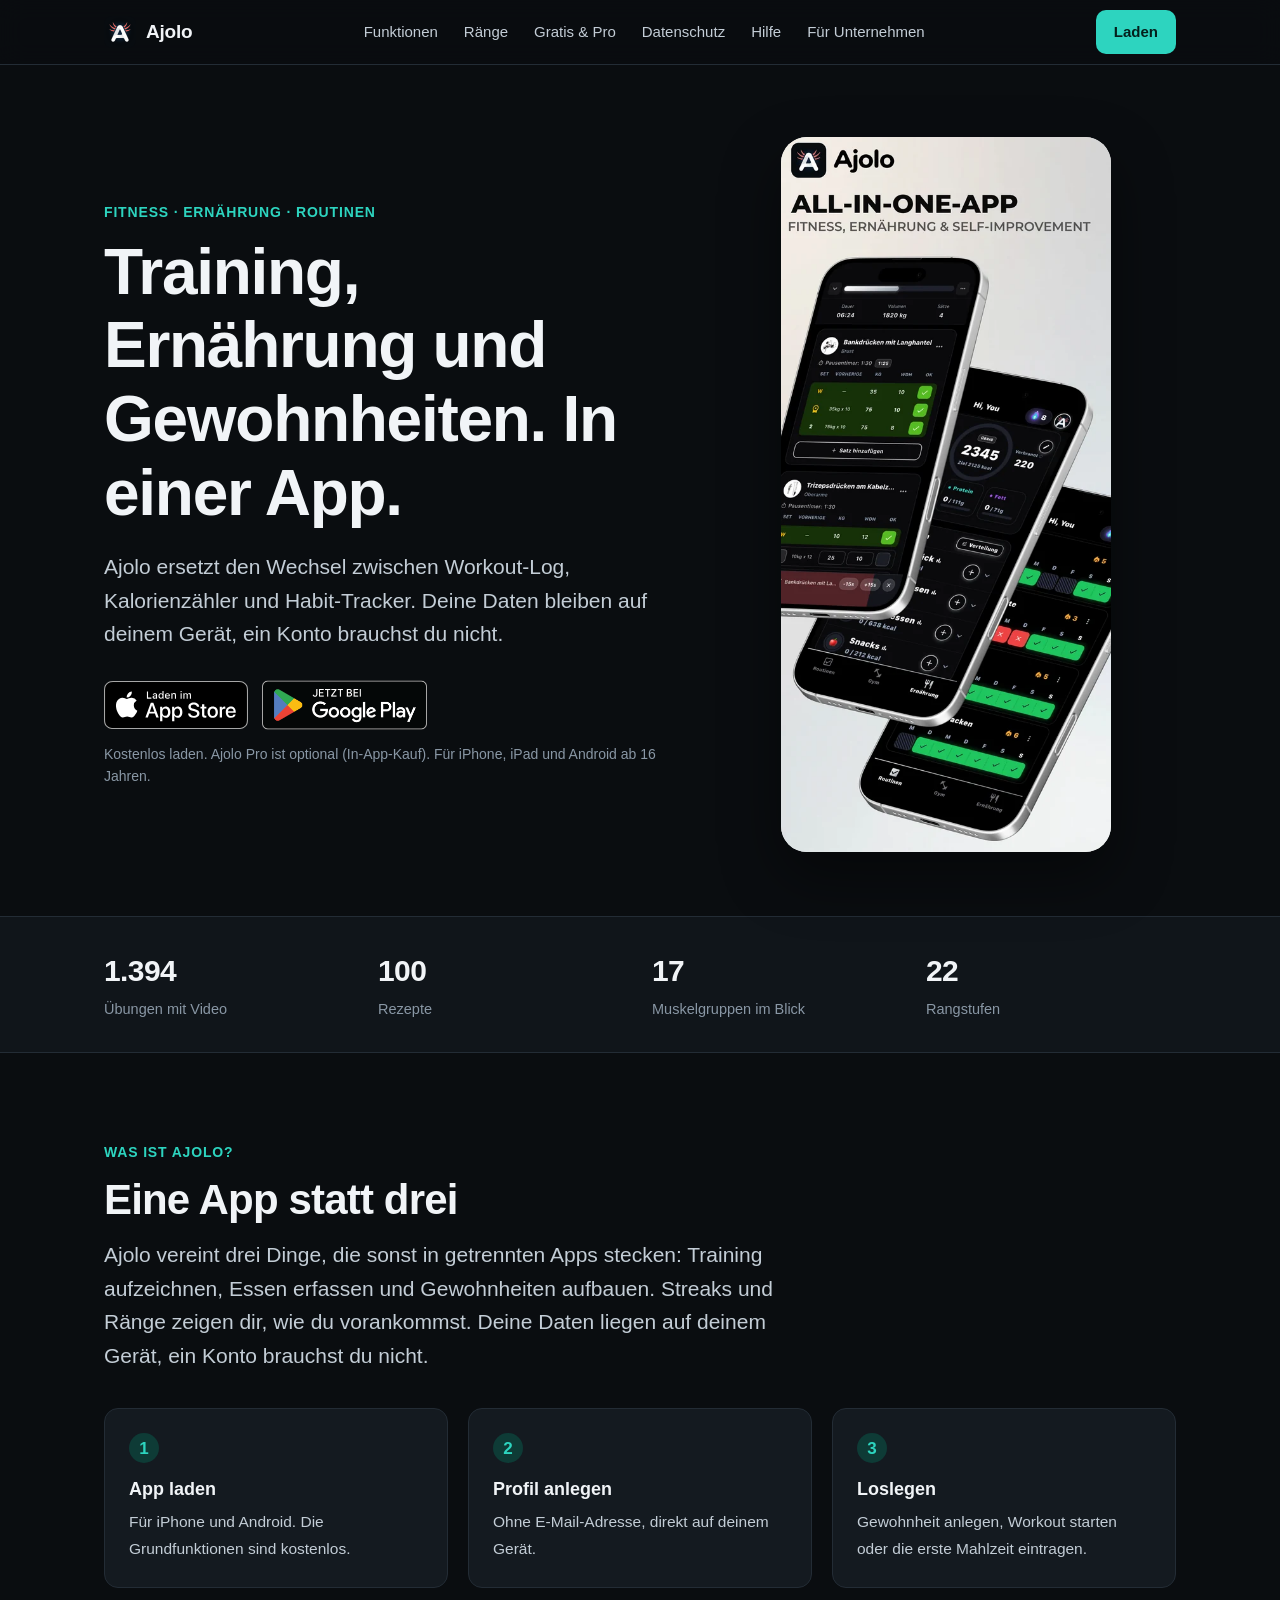
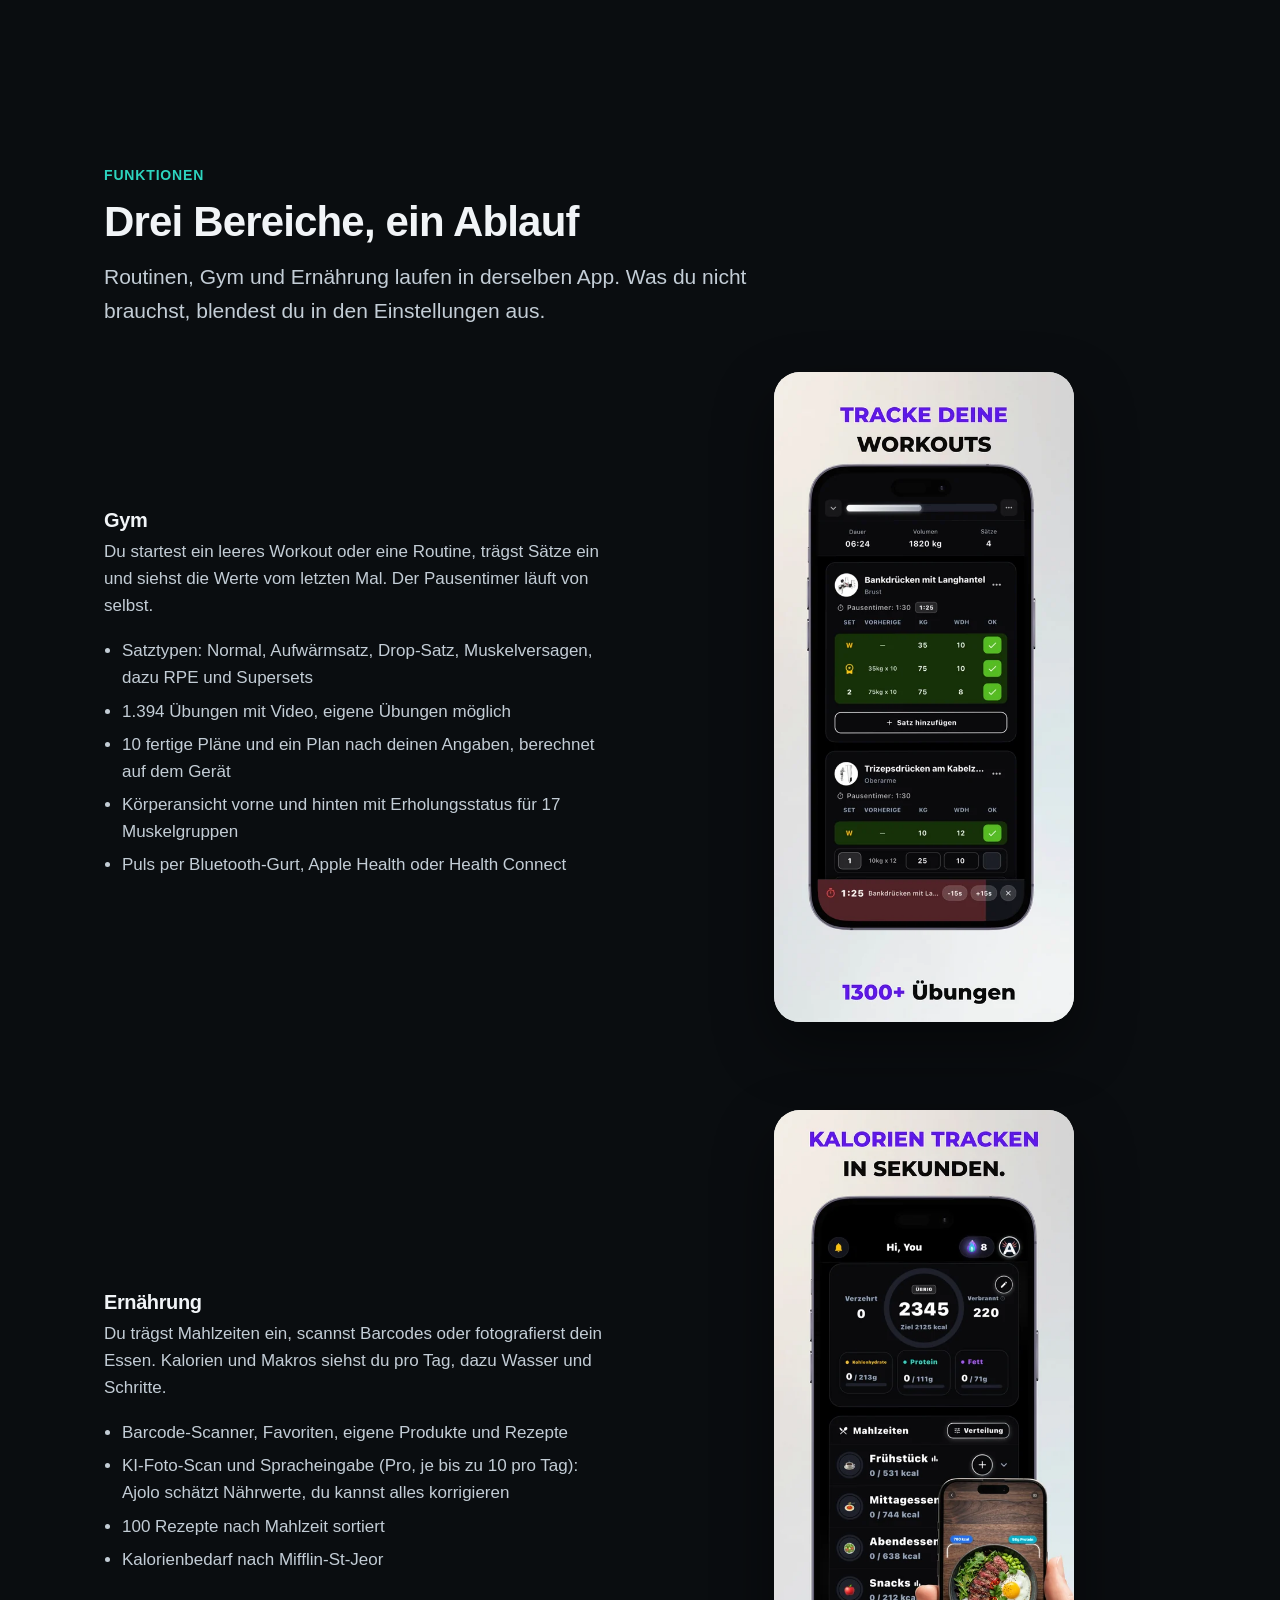
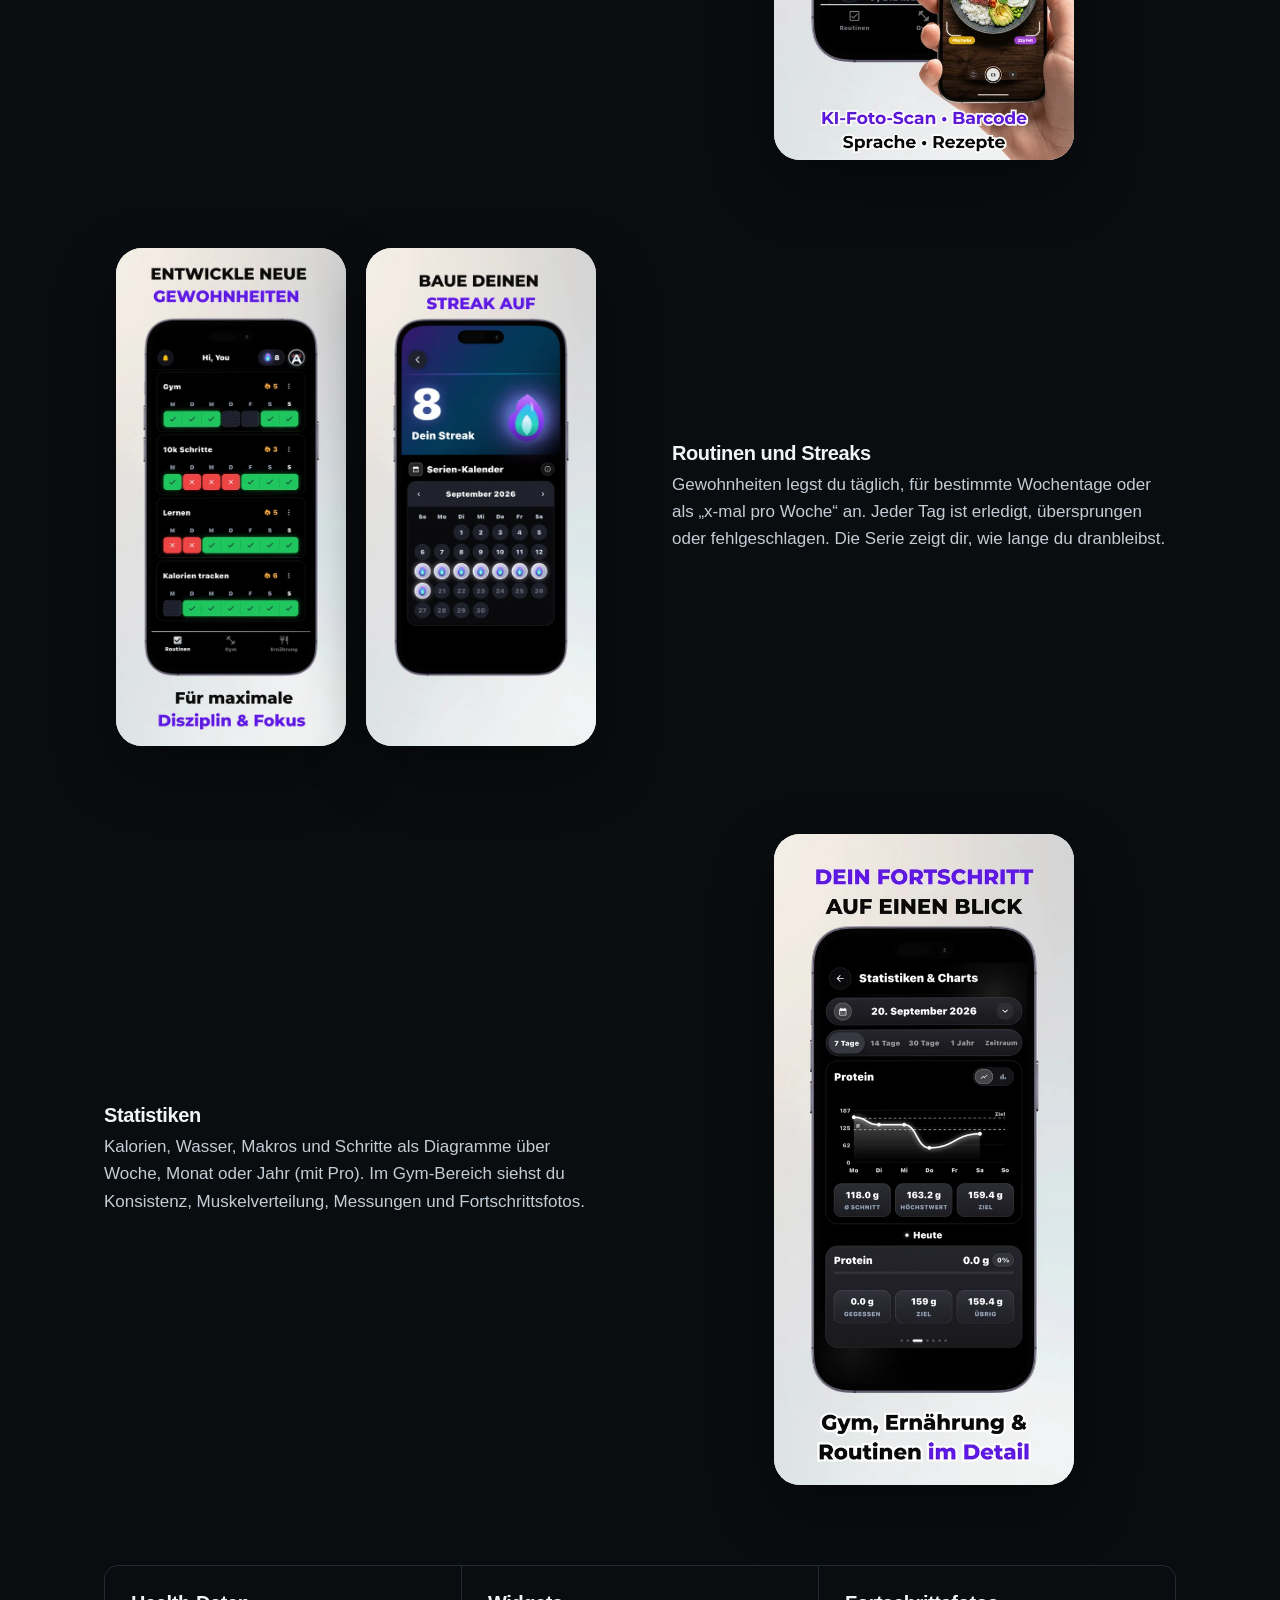
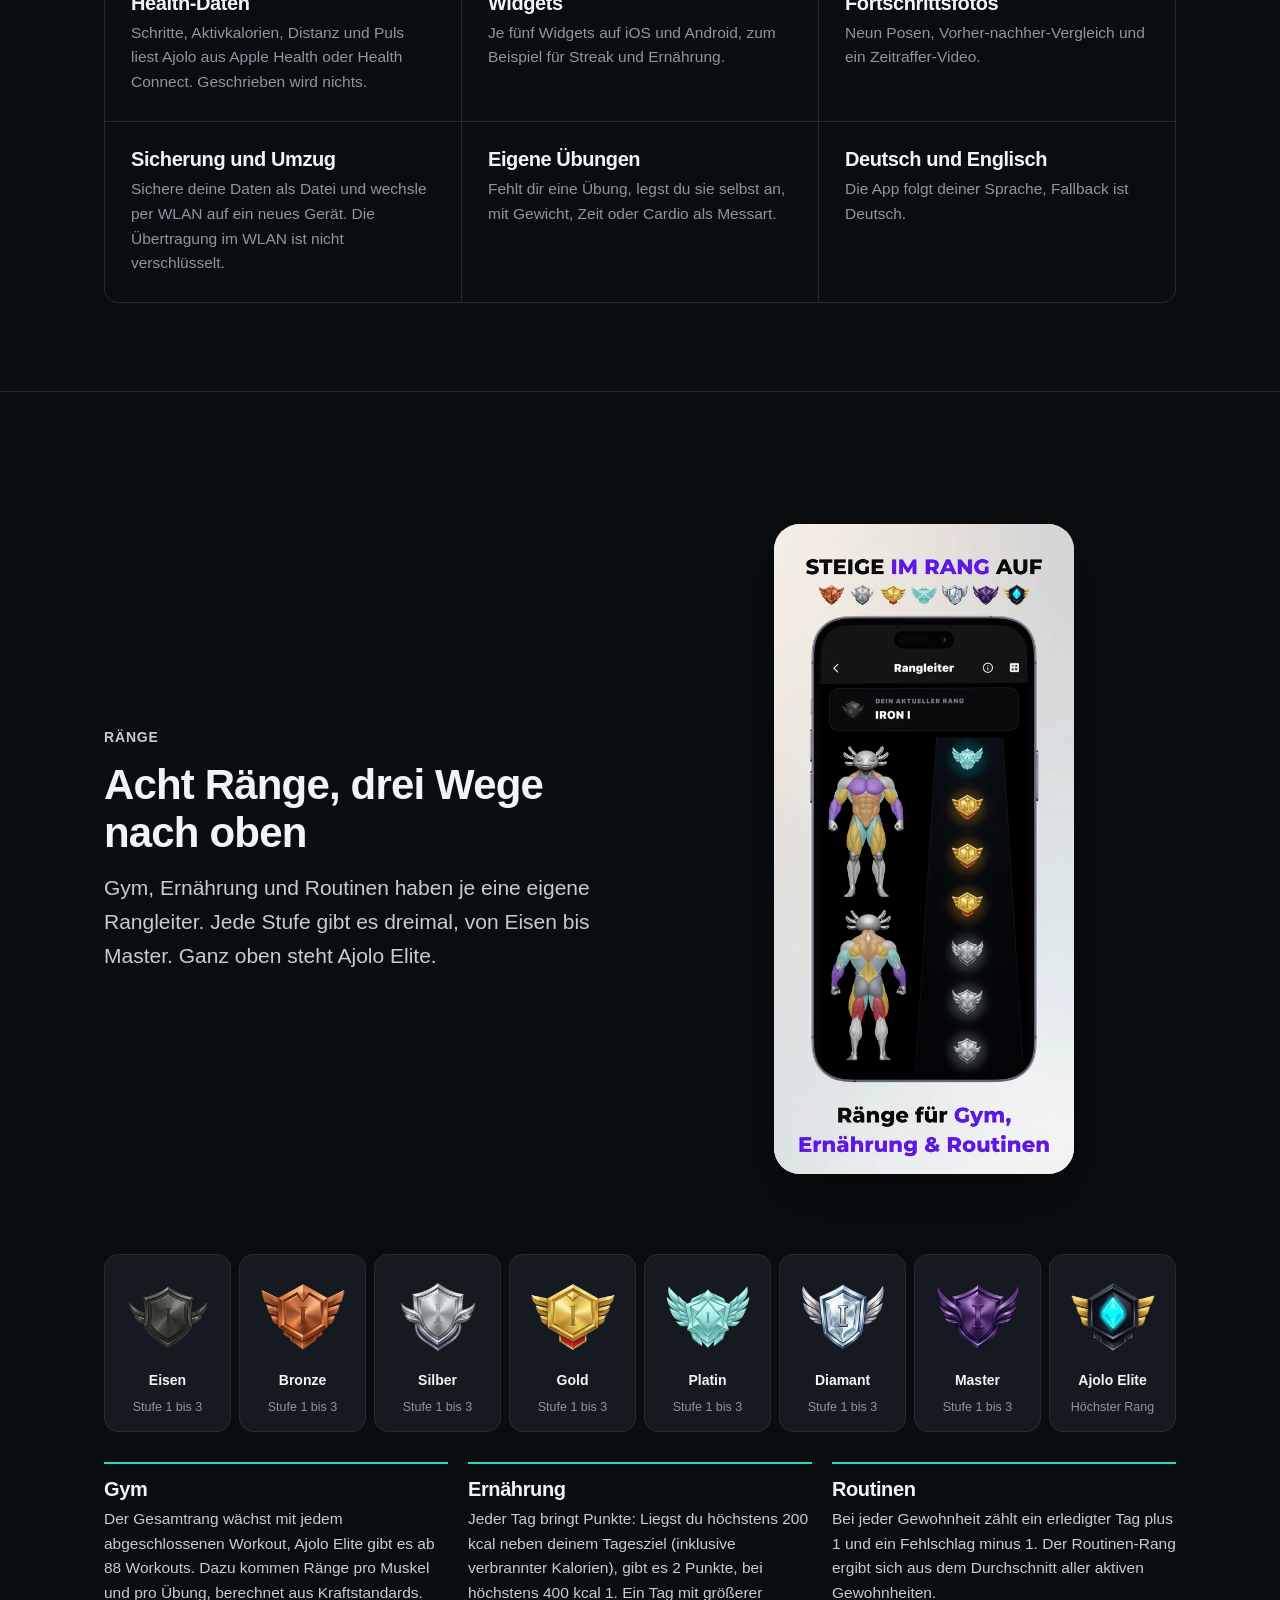
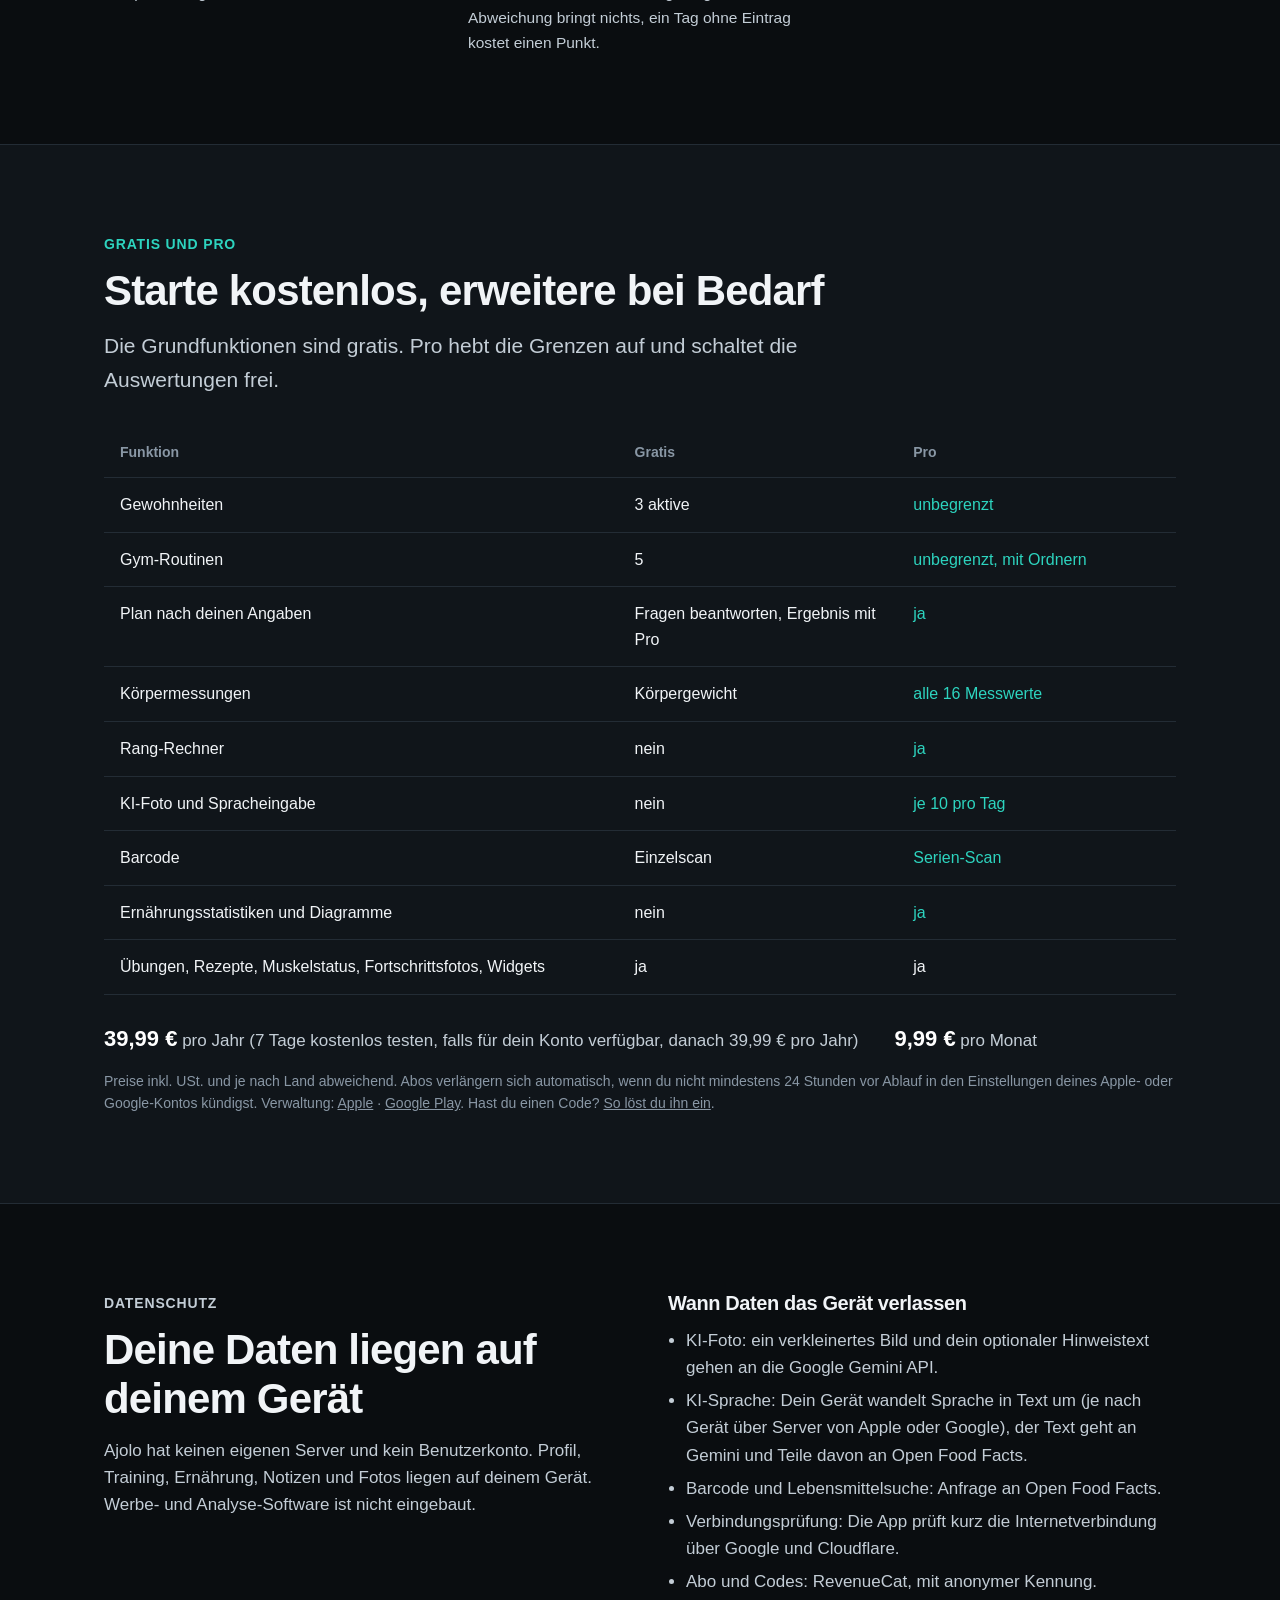
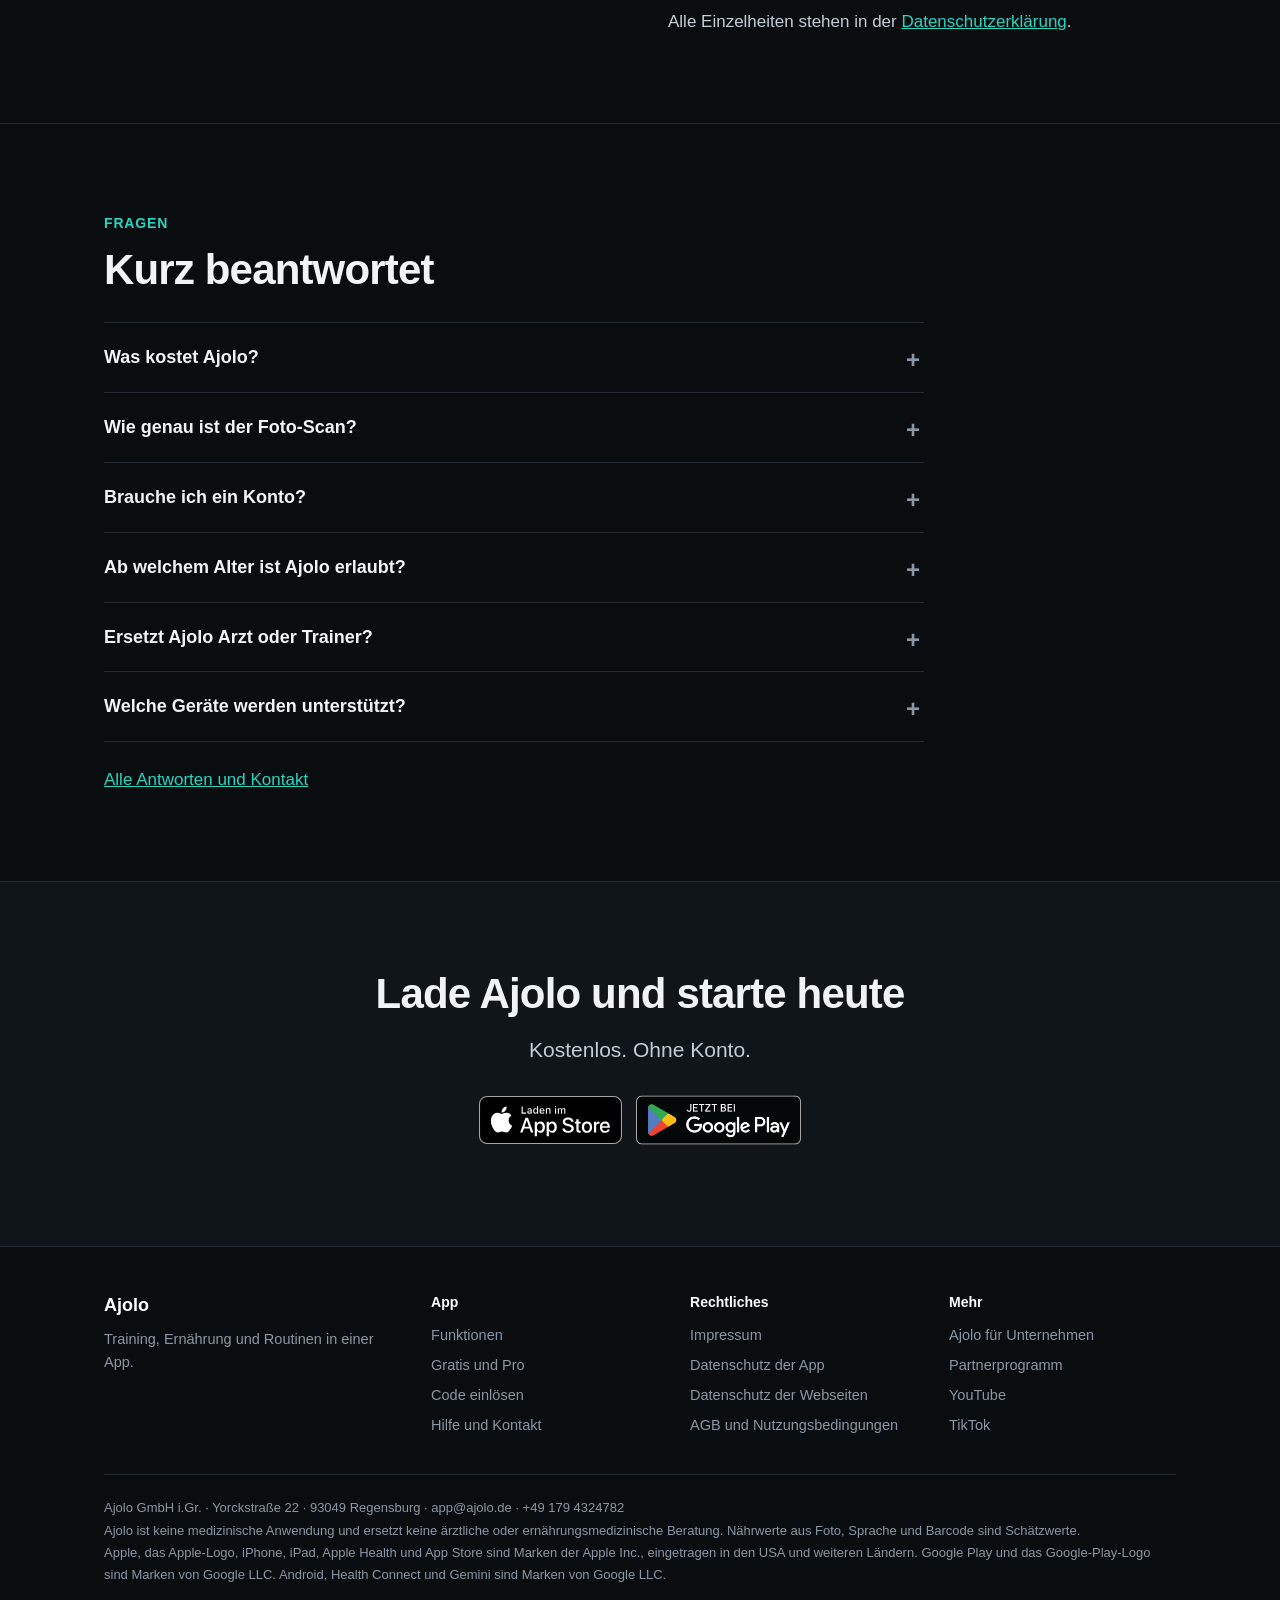
==== commit 2e1a1f68: "Fakten und Recht abgeglichen: Datenschutz, B2B, Studienquellen, Rangtexte" ====
--- a/index.html
+++ b/index.html
@@ -1,11 +1,11 @@
 <!doctype html>
 <html lang="de"><head><meta charset="utf-8"><meta name="viewport" content="width=device-width, initial-scale=1">
 <title>Ajolo: Gym-Tracker, Ernährung und Routinen in einer App</title>
-<meta name="description" content="Workouts, Kalorien und Gewohnheiten in einer App. 1.394 Übungen, Foto-Scan, 3D-Muskelstatus. Kostenlos laden, Daten bleiben auf deinem Gerät.">
+<meta name="description" content="Workouts, Kalorien und Gewohnheiten in einer App. 1.394 Übungen, Foto-Scan, Muskelstatus. Kostenlos laden, Daten bleiben auf deinem Gerät.">
 <link rel="canonical" href="https://ajolo.de/">
 <meta name="theme-color" content="#050709">
 <meta property="og:type" content="website"><meta property="og:site_name" content="Ajolo"><meta property="og:locale" content="de_DE">
-<meta property="og:title" content="Ajolo: Gym-Tracker, Ernährung und Routinen in einer App"><meta property="og:description" content="Workouts, Kalorien und Gewohnheiten in einer App. 1.394 Übungen, Foto-Scan, 3D-Muskelstatus. Kostenlos laden, Daten bleiben auf deinem Gerät.">
+<meta property="og:title" content="Ajolo: Gym-Tracker, Ernährung und Routinen in einer App"><meta property="og:description" content="Workouts, Kalorien und Gewohnheiten in einer App. 1.394 Übungen, Foto-Scan, Muskelstatus. Kostenlos laden, Daten bleiben auf deinem Gerät.">
 <meta property="og:url" content="https://ajolo.de/"><meta property="og:image" content="https://ajolo.de/assets/og_ajolo.jpg">
 <meta name="twitter:card" content="summary_large_image">
 <link rel="icon" href="/assets/favicon.ico" sizes="any"><link rel="icon" type="image/png" href="/assets/favicon-32.png"><link rel="apple-touch-icon" href="/assets/apple-touch-icon.png">
@@ -19,19 +19,21 @@
 <div id="download"><div class="stores "><a href="https://apps.apple.com/app/id6806333157" rel="noopener"><img src="/assets/badge-appstore.svg" width="120" height="40" alt="Laden im App Store" style="height:48px;width:auto"></a><a href="https://play.google.com/store/apps/details?id=com.ajolo.app" rel="noopener"><img src="/assets/badge-play.png" width="646" height="250" alt="Jetzt bei Google Play" style="height:64px;width:auto;margin:-8px 0"></a></div></div>
 <p class="note">Kostenlos laden. Ajolo Pro ist optional (In-App-Kauf). Für iPhone, iPad und Android ab 16 Jahren.</p>
 </div><div class="hero-vis"><div class="cv"><img src="/assets/canva_1_s.webp?v=4" srcset="/assets/canva_1_s.webp?v=4 520w, /assets/canva_1.webp?v=4 900w" sizes="(max-width:860px) 80vw, 340px" width="900" height="1950" alt="Die Ajolo-App auf drei iPhones: Workout, Ernährung und Routinen"></div></div></div></section>
-<div class="facts"><div class="wrap"><ul><li><b>1.394</b><span>Übungen mit Video</span></li><li><b>100</b><span>Rezepte</span></li><li><b>17</b><span>Muskelgruppen in 3D</span></li><li><b>22</b><span>Rangstufen</span></li></ul></div></div>
+<div class="facts"><div class="wrap"><ul><li><b>1.394</b><span>Übungen mit Video</span></li><li><b>100</b><span>Rezepte</span></li><li><b>17</b><span>Muskelgruppen im Blick</span></li><li><b>22</b><span>Rangstufen</span></li></ul></div></div>
+<section id="was"><div class="wrap"><p class="eyebrow">Was ist Ajolo?</p><h2>Eine App statt drei</h2><p class="lead">Ajolo vereint drei Dinge, die sonst in getrennten Apps stecken: Training aufzeichnen, Essen erfassen und Gewohnheiten aufbauen. Streaks und Ränge zeigen dir, wie du vorankommst. Deine Daten liegen auf deinem Gerät, ein Konto brauchst du nicht.</p>
+<ol class="steps3"><li><b>App laden</b><span>Für iPhone und Android. Die Grundfunktionen sind kostenlos.</span></li><li><b>Profil anlegen</b><span>Ohne E-Mail-Adresse, direkt auf deinem Gerät.</span></li><li><b>Loslegen</b><span>Gewohnheit anlegen, Workout starten oder die erste Mahlzeit eintragen.</span></li></ol></div></section>
 <section id="funktionen"><div class="wrap"><p class="eyebrow">Funktionen</p><h2>Drei Bereiche, ein Ablauf</h2><p class="lead">Routinen, Gym und Ernährung laufen in derselben App. Was du nicht brauchst, blendest du in den Einstellungen aus.</p>
 <div class="feat"><div class="txt"><h3>Gym</h3><p>Du startest ein leeres Workout oder eine Routine, trägst Sätze ein und siehst die Werte vom letzten Mal. Der Pausentimer läuft von selbst.</p>
-<ul><li>Satztypen: Normal, Aufwärmsatz, Drop-Satz, Muskelversagen, dazu RPE und Supersets</li><li>1.394 Übungen mit Video, eigene Übungen möglich</li><li>10 fertige Pläne und ein Plan nach deinen Angaben, berechnet auf dem Gerät</li><li>3D-Körpermodell mit Erholungsstatus für 17 Muskelgruppen, vorne und hinten</li><li>Puls per Bluetooth-Gurt, Apple Health oder Health Connect</li></ul></div><div class="cv"><img src="/assets/canva_2_s.webp?v=4" srcset="/assets/canva_2_s.webp?v=4 520w, /assets/canva_2.webp?v=4 900w" sizes="(max-width:860px) 80vw, 340px" width="900" height="1950" alt="Ajolo Gym-Tracker mit laufendem Workout und Pausentimer" loading="lazy"></div></div>
+<ul><li>Satztypen: Normal, Aufwärmsatz, Drop-Satz, Muskelversagen, dazu RPE und Supersets</li><li>1.394 Übungen mit Video, eigene Übungen möglich</li><li>10 fertige Pläne und ein Plan nach deinen Angaben, berechnet auf dem Gerät</li><li>Körperansicht vorne und hinten mit Erholungsstatus für 17 Muskelgruppen</li><li>Puls per Bluetooth-Gurt, Apple Health oder Health Connect</li></ul></div><div class="cv"><img src="/assets/canva_2_s.webp?v=4" srcset="/assets/canva_2_s.webp?v=4 520w, /assets/canva_2.webp?v=4 900w" sizes="(max-width:860px) 80vw, 340px" width="900" height="1950" alt="Ajolo Gym-Tracker mit laufendem Workout und Pausentimer" loading="lazy"></div></div>
 <div class="feat"><div class="txt"><h3>Ernährung</h3><p>Du trägst Mahlzeiten ein, scannst Barcodes oder fotografierst dein Essen. Kalorien und Makros siehst du pro Tag, dazu Wasser und Schritte.</p>
-<ul><li>Foto-Scan und Spracheingabe: Ajolo schätzt Nährwerte, du kannst alles korrigieren</li><li>Barcode-Scanner, Favoriten, eigene Produkte und Rezepte</li><li>Foto-Scan: Ajolo schätzt Nährwerte, Mit Pro bis zu 10 Scans pro Tag. Das verkleinerte Foto geht an die Google Gemini API</li><li>100 Rezepte nach Mahlzeit sortiert</li><li>Kalorienbedarf nach Mifflin-St-Jeor</li></ul></div><div class="cv"><img src="/assets/canva_3_s.webp?v=4" srcset="/assets/canva_3_s.webp?v=4 520w, /assets/canva_3.webp?v=4 900w" sizes="(max-width:860px) 80vw, 340px" width="900" height="1950" alt="Ajolo Ernährungs-Tracker mit Kalorien-Scan, Barcode, Sprache und Rezepten" loading="lazy"></div></div>
+<ul><li>Barcode-Scanner, Favoriten, eigene Produkte und Rezepte</li><li>KI-Foto-Scan und Spracheingabe (Pro, je bis zu 10 pro Tag): Ajolo schätzt Nährwerte, du kannst alles korrigieren</li><li>100 Rezepte nach Mahlzeit sortiert</li><li>Kalorienbedarf nach Mifflin-St-Jeor</li></ul></div><div class="cv"><img src="/assets/canva_3_s.webp?v=4" srcset="/assets/canva_3_s.webp?v=4 520w, /assets/canva_3.webp?v=4 900w" sizes="(max-width:860px) 80vw, 340px" width="900" height="1950" alt="Ajolo Ernährungs-Tracker mit Kalorien-Scan, Barcode, Sprache und Rezepten" loading="lazy"></div></div>
 <div class="feat rev"><div class="txt"><h3>Routinen und Streaks</h3><p>Gewohnheiten legst du täglich, für bestimmte Wochentage oder als „x-mal pro Woche“ an. Jeder Tag ist erledigt, übersprungen oder fehlgeschlagen. Die Serie zeigt dir, wie lange du dranbleibst.</p></div><div class="pair"><div class="cv"><img src="/assets/canva_4_s.webp?v=4" srcset="/assets/canva_4_s.webp?v=4 520w, /assets/canva_4.webp?v=4 900w" sizes="(max-width:860px) 80vw, 340px" width="900" height="1950" alt="Ajolo Routinen-Tracker mit Wochenübersicht" loading="lazy"></div><div class="cv"><img src="/assets/canva_5_s.webp?v=4" srcset="/assets/canva_5_s.webp?v=4 520w, /assets/canva_5.webp?v=4 900w" sizes="(max-width:860px) 80vw, 340px" width="900" height="1950" alt="Ajolo Streak mit Serien-Kalender" loading="lazy"></div></div></div>
-<div class="feat"><div class="txt"><h3>Statistiken</h3><p>Kalorien, Wasser, Makros und Schritte als Diagramme über Woche, Monat oder Jahr. Im Gym-Bereich siehst du Konsistenz, Muskelverteilung, Messungen und Fortschrittsfotos.</p></div><div class="cv"><img src="/assets/canva_6_s.webp?v=4" srcset="/assets/canva_6_s.webp?v=4 520w, /assets/canva_6.webp?v=4 900w" sizes="(max-width:860px) 80vw, 340px" width="900" height="1950" alt="Ajolo Statistiken und Charts zu Protein, Kalorien und Training" loading="lazy"></div></div>
-<div class="grid"><div><h3>Health-Daten</h3><p>Schritte, Aktivkalorien, Distanz und Puls liest Ajolo aus Apple Health oder Health Connect. Geschrieben wird nichts.</p></div><div><h3>Widgets</h3><p>Fünf Widgets auf iOS und Android für Streak, Ernährung und mehr.</p></div><div><h3>Fortschrittsfotos</h3><p>Neun Posen, Vorher-nachher-Vergleich und ein Zeitraffer-Video.</p></div><div><h3>Teilen</h3><p>Workouts exportierst du als Datei und schickst sie an Freunde.</p></div><div><h3>Eigene Übungen</h3><p>Fehlt dir eine Übung, legst du sie selbst an, mit Gewicht, Zeit oder Cardio als Messart.</p></div><div><h3>Deutsch und Englisch</h3><p>Die App folgt deiner Sprache, Fallback ist Deutsch.</p></div></div>
+<div class="feat"><div class="txt"><h3>Statistiken</h3><p>Kalorien, Wasser, Makros und Schritte als Diagramme über Woche, Monat oder Jahr (mit Pro). Im Gym-Bereich siehst du Konsistenz, Muskelverteilung, Messungen und Fortschrittsfotos.</p></div><div class="cv"><img src="/assets/canva_6_s.webp?v=4" srcset="/assets/canva_6_s.webp?v=4 520w, /assets/canva_6.webp?v=4 900w" sizes="(max-width:860px) 80vw, 340px" width="900" height="1950" alt="Ajolo Statistiken und Charts zu Protein, Kalorien und Training" loading="lazy"></div></div>
+<div class="grid"><div><h3>Health-Daten</h3><p>Schritte, Aktivkalorien, Distanz und Puls liest Ajolo aus Apple Health oder Health Connect. Geschrieben wird nichts.</p></div><div><h3>Widgets</h3><p>Je fünf Widgets auf iOS und Android, zum Beispiel für Streak und Ernährung.</p></div><div><h3>Fortschrittsfotos</h3><p>Neun Posen, Vorher-nachher-Vergleich und ein Zeitraffer-Video.</p></div><div><h3>Sicherung und Umzug</h3><p>Sichere deine Daten als Datei und wechsle per WLAN auf ein neues Gerät. Die Übertragung im WLAN ist nicht verschlüsselt.</p></div><div><h3>Eigene Übungen</h3><p>Fehlt dir eine Übung, legst du sie selbst an, mit Gewicht, Zeit oder Cardio als Messart.</p></div><div><h3>Deutsch und Englisch</h3><p>Die App folgt deiner Sprache, Fallback ist Deutsch.</p></div></div>
 </div></section>
 <section id="raenge" style="border-top:1px solid var(--line)"><div class="wrap"><div class="feat"><div class="txt"><p class="eyebrow">Ränge</p><h2>Acht Ränge, drei Wege nach oben</h2><p class="lead">Gym, Ernährung und Routinen haben je eine eigene Rangleiter. Jede Stufe gibt es dreimal, von Eisen bis Master. Ganz oben steht Ajolo Elite.</p></div><div class="cv"><img src="/assets/canva_7_s.webp?v=4" srcset="/assets/canva_7_s.webp?v=4 520w, /assets/canva_7.webp?v=4 900w" sizes="(max-width:860px) 80vw, 340px" width="900" height="1950" alt="Ajolo Rangleiter für Gym, Ernährung und Routinen" loading="lazy"></div></div>
 <div class="ladder" aria-label="Rangstufen"><figure><img src="/assets/rank_eisen.webp" width="92" height="92" alt="" loading="lazy"><b>Eisen</b><span>Stufe 1 bis 3</span></figure><figure><img src="/assets/rank_bronze.webp" width="92" height="92" alt="" loading="lazy"><b>Bronze</b><span>Stufe 1 bis 3</span></figure><figure><img src="/assets/rank_silber.webp" width="92" height="92" alt="" loading="lazy"><b>Silber</b><span>Stufe 1 bis 3</span></figure><figure><img src="/assets/rank_gold.webp" width="92" height="92" alt="" loading="lazy"><b>Gold</b><span>Stufe 1 bis 3</span></figure><figure><img src="/assets/rank_platin.webp" width="92" height="92" alt="" loading="lazy"><b>Platin</b><span>Stufe 1 bis 3</span></figure><figure><img src="/assets/rank_diamant.webp" width="92" height="92" alt="" loading="lazy"><b>Diamant</b><span>Stufe 1 bis 3</span></figure><figure><img src="/assets/rank_master.webp" width="92" height="92" alt="" loading="lazy"><b>Master</b><span>Stufe 1 bis 3</span></figure><figure><img src="/assets/rank_ajolo_elite.webp" width="92" height="92" alt="" loading="lazy"><b>Ajolo Elite</b><span>Höchster Rang</span></figure></div>
-<div class="rk3"><div><h3>Gym</h3><p>Der Gesamtrang wächst mit jedem abgeschlossenen Workout. Dazu kommen Ränge pro Muskel und pro Übung, berechnet aus Kraftstandards.</p></div><div><h3>Ernährung</h3><p>Jeder Tag bringt Punkte: Liegst du höchstens 200 kcal neben deinem Ziel, gibt es 2, bei höchstens 400 kcal 1. Ein Tag ohne Eintrag kostet einen Punkt.</p></div><div><h3>Routinen</h3><p>Jeder erledigte Tag zählt plus 1, jeder Fehlschlag minus 1. Wer dranbleibt, steigt auf.</p></div></div>
+<div class="rk3"><div><h3>Gym</h3><p>Der Gesamtrang wächst mit jedem abgeschlossenen Workout, Ajolo Elite gibt es ab 88 Workouts. Dazu kommen Ränge pro Muskel und pro Übung, berechnet aus Kraftstandards.</p></div><div><h3>Ernährung</h3><p>Jeder Tag bringt Punkte: Liegst du höchstens 200 kcal neben deinem Tagesziel (inklusive verbrannter Kalorien), gibt es 2 Punkte, bei höchstens 400 kcal 1. Ein Tag mit größerer Abweichung bringt nichts, ein Tag ohne Eintrag kostet einen Punkt.</p></div><div><h3>Routinen</h3><p>Bei jeder Gewohnheit zählt ein erledigter Tag plus 1 und ein Fehlschlag minus 1. Der Routinen-Rang ergibt sich aus dem Durchschnitt aller aktiven Gewohnheiten.</p></div></div>
 </div></section>
 <section id="pro" style="background:var(--bg2);border-block:1px solid var(--line)"><div class="wrap"><p class="eyebrow">Gratis und Pro</p><h2>Starte kostenlos, erweitere bei Bedarf</h2><p class="lead">Die Grundfunktionen sind gratis. Pro hebt die Grenzen auf und schaltet die Auswertungen frei.</p>
 <div class="tw"><table><thead><tr><th>Funktion</th><th>Gratis</th><th>Pro</th></tr></thead><tbody>
@@ -44,12 +46,12 @@
 <tr><td>Barcode</td><td>Einzelscan</td><td class="pro">Serien-Scan</td></tr>
 <tr><td>Ernährungsstatistiken und Diagramme</td><td>nein</td><td class="pro">ja</td></tr>
 <tr><td>Übungen, Rezepte, Muskelstatus, Fortschrittsfotos, Widgets</td><td>ja</td><td>ja</td></tr></tbody></table></div>
-<div class="price"><span><b>39,99 €</b> pro Jahr (7 Tage kostenlos testen, falls für dein Konto verfügbar)</span><span><b>9,99 €</b> pro Monat</span></div>
+<div class="price"><span><b>39,99 €</b> pro Jahr (7 Tage kostenlos testen, falls für dein Konto verfügbar, danach 39,99 € pro Jahr)</span><span><b>9,99 €</b> pro Monat</span></div>
 <p class="note" style="margin-top:14px">Preise inkl. USt. und je nach Land abweichend. Abos verlängern sich automatisch, wenn du nicht mindestens 24 Stunden vor Ablauf in den Einstellungen deines Apple- oder Google-Kontos kündigst. Verwaltung: <a href="https://apps.apple.com/account/subscriptions" rel="noopener">Apple</a> · <a href="https://play.google.com/store/account/subscriptions" rel="noopener">Google Play</a>. Hast du einen Code? <a href="/code.html">So löst du ihn ein</a>.</p></div></section>
-<section id="datenschutz"><div class="wrap two"><div><p class="eyebrow">Datenschutz</p><h2>Deine Daten bleiben bei dir</h2><p>Ajolo hat keinen eigenen Server und kein Benutzerkonto. Profil, Training, Ernährung, Notizen und Fotos liegen auf deinem Gerät. Werbe- und Analyse-Software ist nicht eingebaut.</p></div>
-<div><h3>Wann Daten das Gerät verlassen</h3><ul><li>KI-Foto: ein verkleinertes Bild und dein optionaler Hinweistext gehen an die Google Gemini API.</li><li>KI-Sprache: Dein Gerät wandelt Sprache in Text um, nur der Text geht an Gemini.</li><li>Barcode und Lebensmittelsuche: Anfrage an Open Food Facts.</li><li>Abo und Codes: RevenueCat, mit anonymer Kennung.</li></ul><p style="margin-top:12px">Alle Einzelheiten stehen in der <a href="https://legal.ajolo.de/" style="color:var(--acc)">Datenschutzerklärung</a>.</p></div></div></section>
+<section id="datenschutz"><div class="wrap two"><div><p class="eyebrow">Datenschutz</p><h2>Deine Daten liegen auf deinem Gerät</h2><p>Ajolo hat keinen eigenen Server und kein Benutzerkonto. Profil, Training, Ernährung, Notizen und Fotos liegen auf deinem Gerät. Werbe- und Analyse-Software ist nicht eingebaut.</p></div>
+<div><h3>Wann Daten das Gerät verlassen</h3><ul><li>KI-Foto: ein verkleinertes Bild und dein optionaler Hinweistext gehen an die Google Gemini API.</li><li>KI-Sprache: Dein Gerät wandelt Sprache in Text um (je nach Gerät über Server von Apple oder Google), der Text geht an Gemini und Teile davon an Open Food Facts.</li><li>Barcode und Lebensmittelsuche: Anfrage an Open Food Facts.</li><li>Verbindungsprüfung: Die App prüft kurz die Internetverbindung über Google und Cloudflare.</li><li>Abo und Codes: RevenueCat, mit anonymer Kennung.</li></ul><p style="margin-top:12px">Alle Einzelheiten stehen in der <a href="https://legal.ajolo.de/" style="color:var(--acc)">Datenschutzerklärung</a>.</p></div></div></section>
 <section style="border-top:1px solid var(--line)"><div class="wrap"><p class="eyebrow">Fragen</p><h2>Kurz beantwortet</h2><div class="faq">
-<details><summary>Was kostet Ajolo?</summary><p>Die App ist gratis. Ajolo Pro kostet 39,99 € pro Jahr oder 9,99 € pro Monat. Du kündigst jederzeit in deinem Apple- oder Google-Konto.</p></details>
+<details><summary>Was kostet Ajolo?</summary><p>Die App ist gratis. Ajolo Pro kostet 39,99 € pro Jahr oder 9,99 € pro Monat. Du kündigst in deinem Apple- oder Google-Konto, spätestens 24 Stunden vor Ende des laufenden Zeitraums.</p></details>
 <details><summary>Wie genau ist der Foto-Scan?</summary><p>Er liefert Schätzwerte. Du siehst das Ergebnis und kannst Zutaten und Mengen anpassen, bevor du es speicherst.</p></details>
 <details><summary>Brauche ich ein Konto?</summary><p>Nein. Du legst beim Start ein Profil auf dem Gerät an, ohne E-Mail-Adresse.</p></details>
 <details><summary>Ab welchem Alter ist Ajolo erlaubt?</summary><p>Ab 16 Jahren. Unter 18 Jahren ist die Zustimmung der Eltern nötig.</p></details>
@@ -59,8 +61,8 @@
 <section class="final"><div class="wrap"><h2>Lade Ajolo und starte heute</h2><p class="lead" style="margin:0 auto">Kostenlos. Ohne Konto.</p><div class="stores "><a href="https://apps.apple.com/app/id6806333157" rel="noopener"><img src="/assets/badge-appstore.svg" width="120" height="40" alt="Laden im App Store" style="height:48px;width:auto"></a><a href="https://play.google.com/store/apps/details?id=com.ajolo.app" rel="noopener"><img src="/assets/badge-play.png" width="646" height="250" alt="Jetzt bei Google Play" style="height:64px;width:auto;margin:-8px 0"></a></div></div></section></main><footer><div class="wrap"><div class="fgrid">
 <div><b style="color:#fff;font-size:18px">Ajolo</b><p style="margin-top:8px">Training, Ernährung und Routinen in einer App.</p></div>
 <div><h4>App</h4><ul><li><a href="/#funktionen">Funktionen</a></li><li><a href="/#pro">Gratis und Pro</a></li><li><a href="/code.html">Code einlösen</a></li><li><a href="/support.html">Hilfe und Kontakt</a></li></ul></div>
-<div><h4>Rechtliches</h4><ul><li><a href="https://legal.ajolo.de/imprint.html">Impressum</a></li><li><a href="https://legal.ajolo.de/">Datenschutz</a></li><li><a href="https://legal.ajolo.de/terms.html">AGB und Nutzungsbedingungen</a></li></ul></div>
+<div><h4>Rechtliches</h4><ul><li><a href="https://legal.ajolo.de/imprint.html">Impressum</a></li><li><a href="https://legal.ajolo.de/">Datenschutz der App</a></li><li><a href="https://legal.ajolo.de/partner-datenschutz.html">Datenschutz der Webseiten</a></li><li><a href="https://legal.ajolo.de/terms.html">AGB und Nutzungsbedingungen</a></li></ul></div>
 <div><h4>Mehr</h4><ul><li><a href="https://firmen.ajolo.de/">Ajolo für Unternehmen</a></li><li><a href="https://partner.ajolo.de/">Partnerprogramm</a></li><li><a href="https://www.youtube.com/@AjoloApp" rel="noopener">YouTube</a></li><li><a href="https://www.tiktok.com/@ajoloapp" rel="noopener">TikTok</a></li></ul></div>
 </div><p class="legalline">Ajolo GmbH i.Gr. · Yorckstraße 22 · 93049 Regensburg · <a href="mailto:app@ajolo.de">app@ajolo.de</a> · +49 179 4324782<br>
 Ajolo ist keine medizinische Anwendung und ersetzt keine ärztliche oder ernährungsmedizinische Beratung. Nährwerte aus Foto, Sprache und Barcode sind Schätzwerte.<br>
-Apple, das Apple-Logo und App Store sind Marken der Apple Inc., eingetragen in den USA und weiteren Ländern. Google Play und das Google-Play-Logo sind Marken von Google LLC. Android ist eine Marke von Google LLC.</p></div></footer></body></html>+Apple, das Apple-Logo, iPhone, iPad, Apple Health und App Store sind Marken der Apple Inc., eingetragen in den USA und weiteren Ländern. Google Play und das Google-Play-Logo sind Marken von Google LLC. Android, Health Connect und Gemini sind Marken von Google LLC.</p></div></footer></body></html>
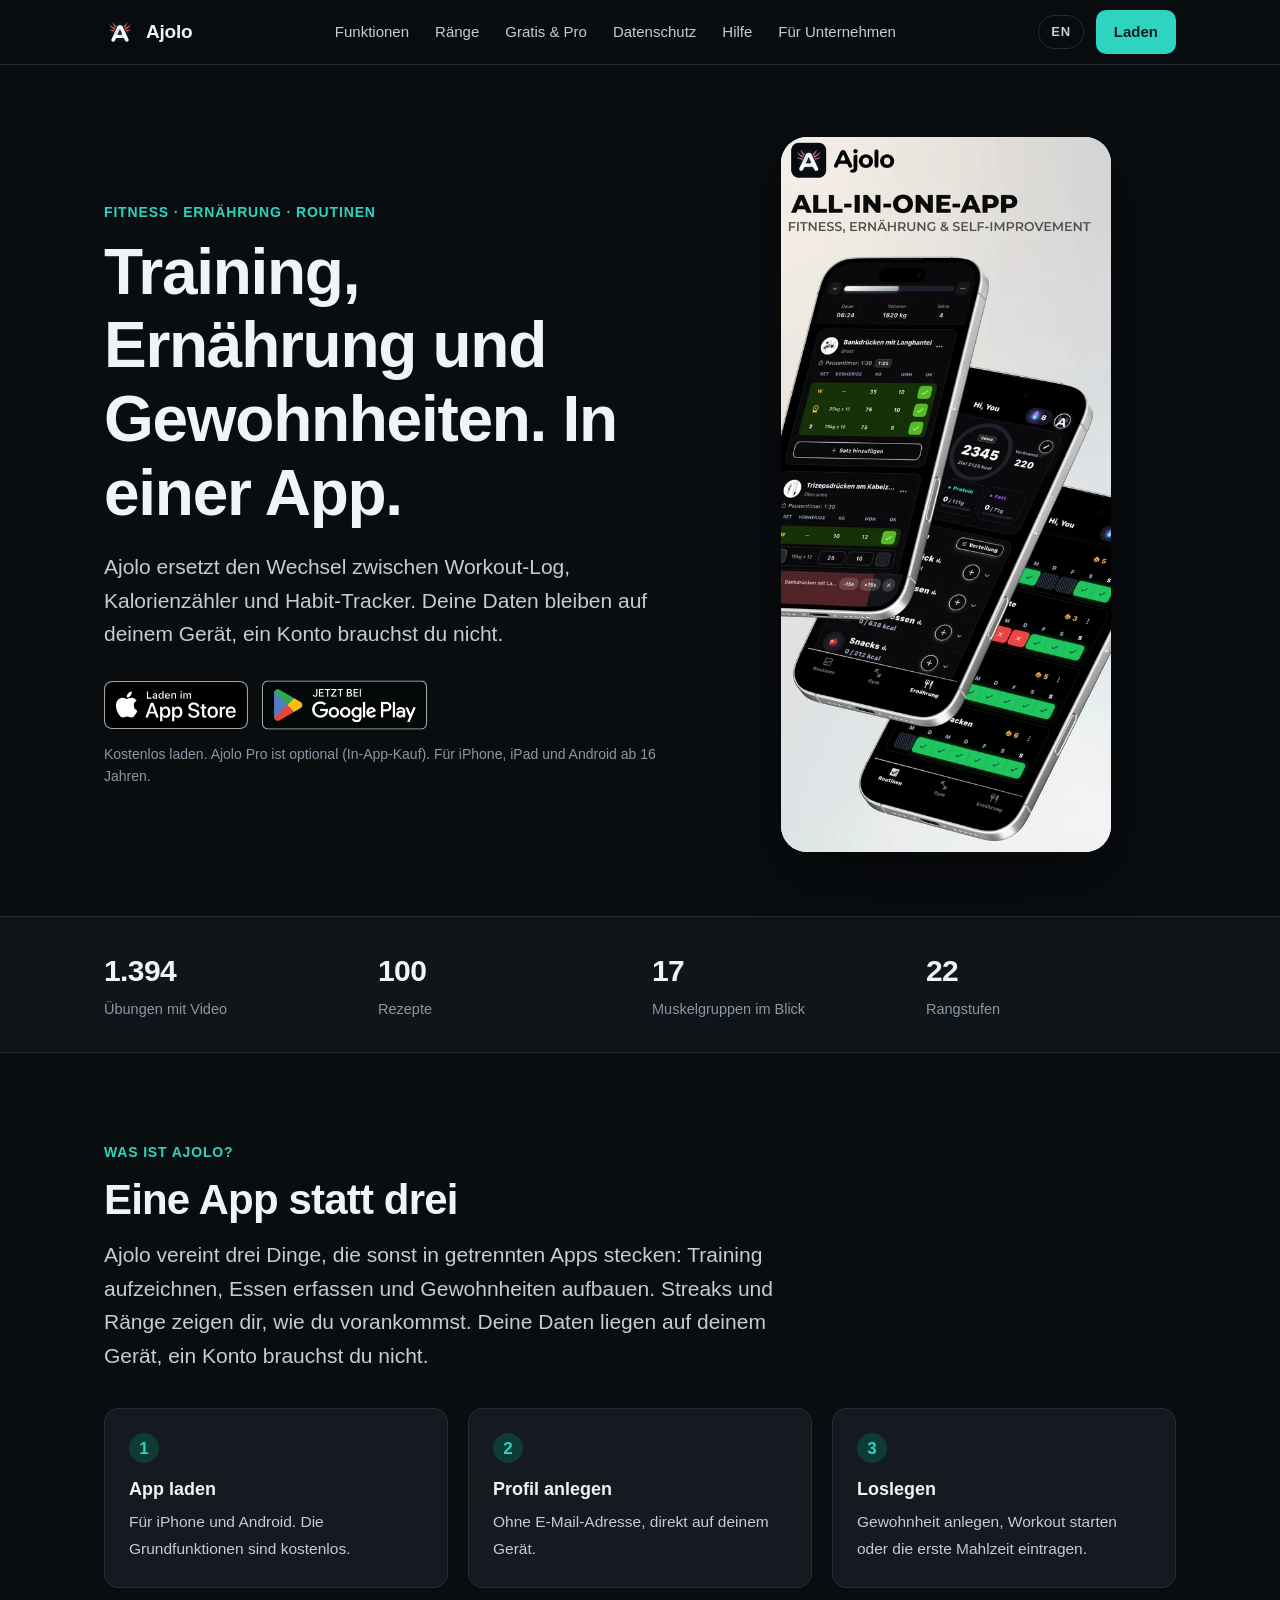
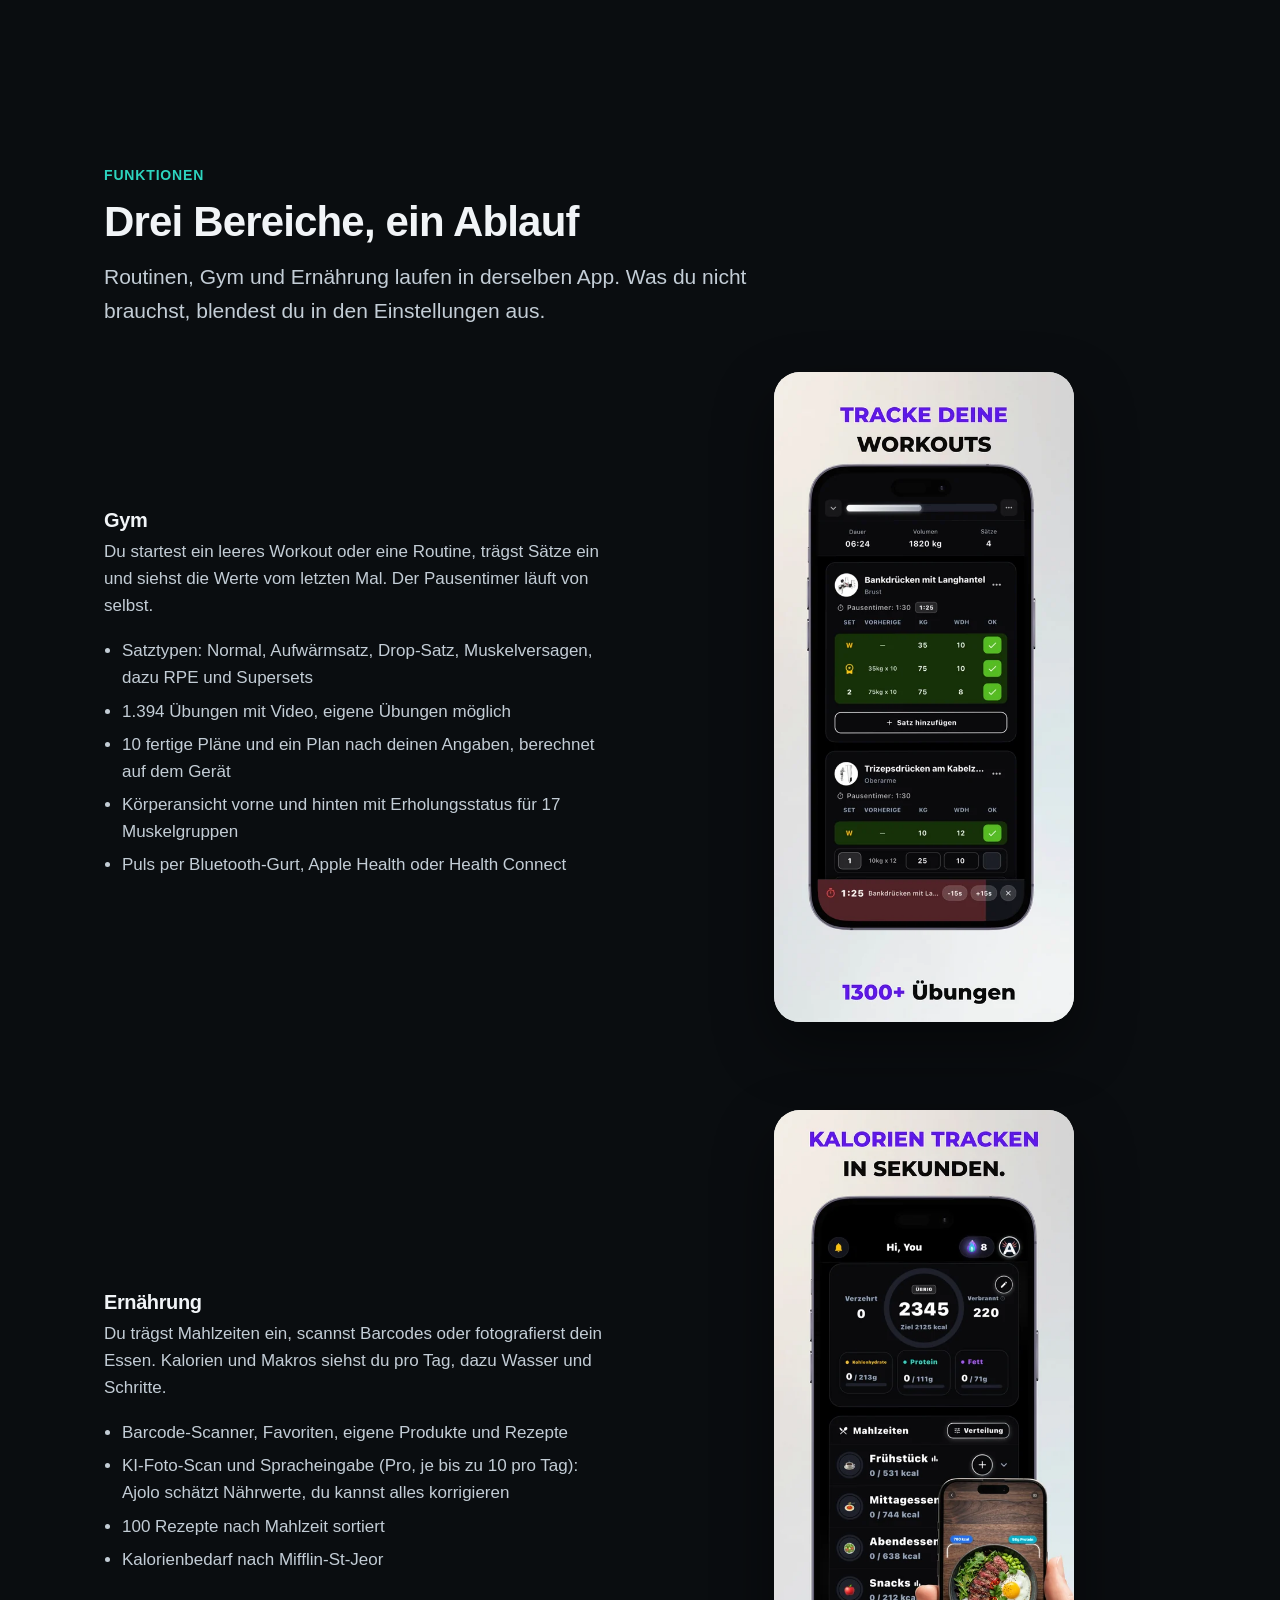
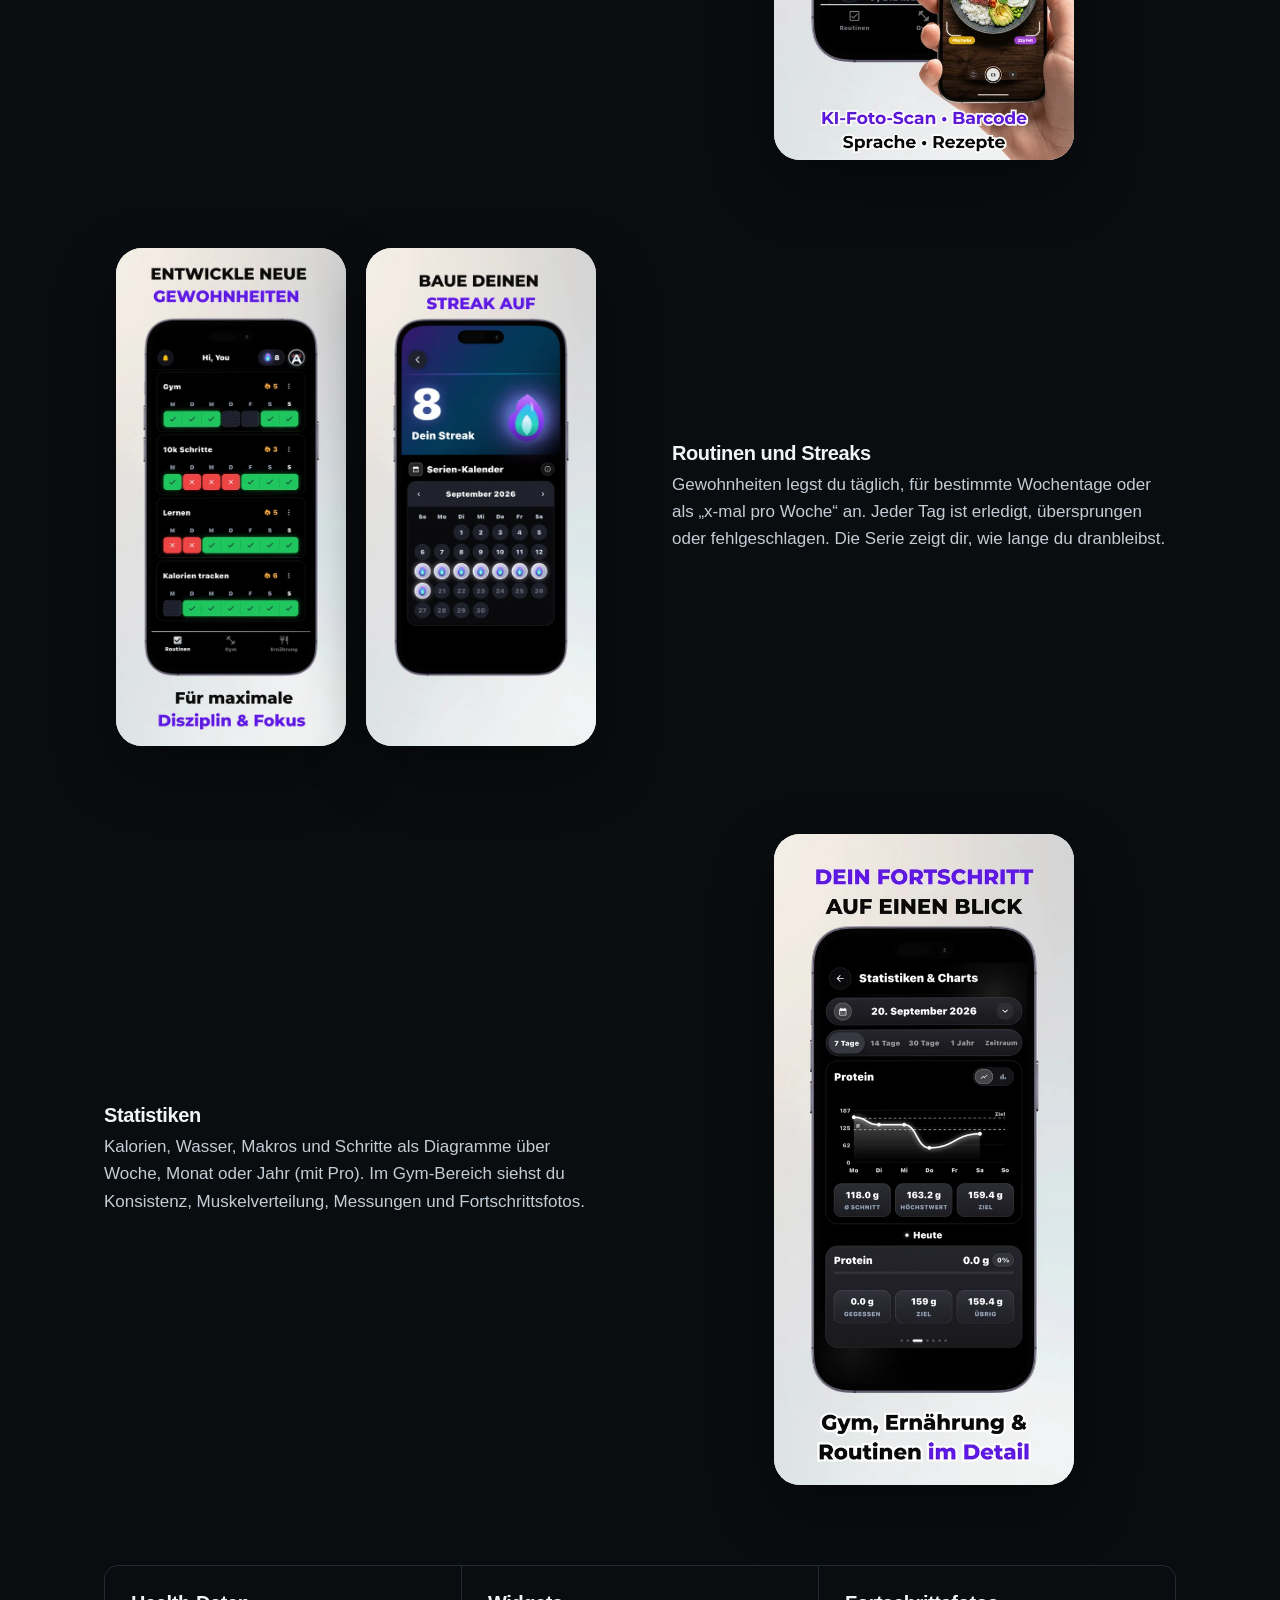
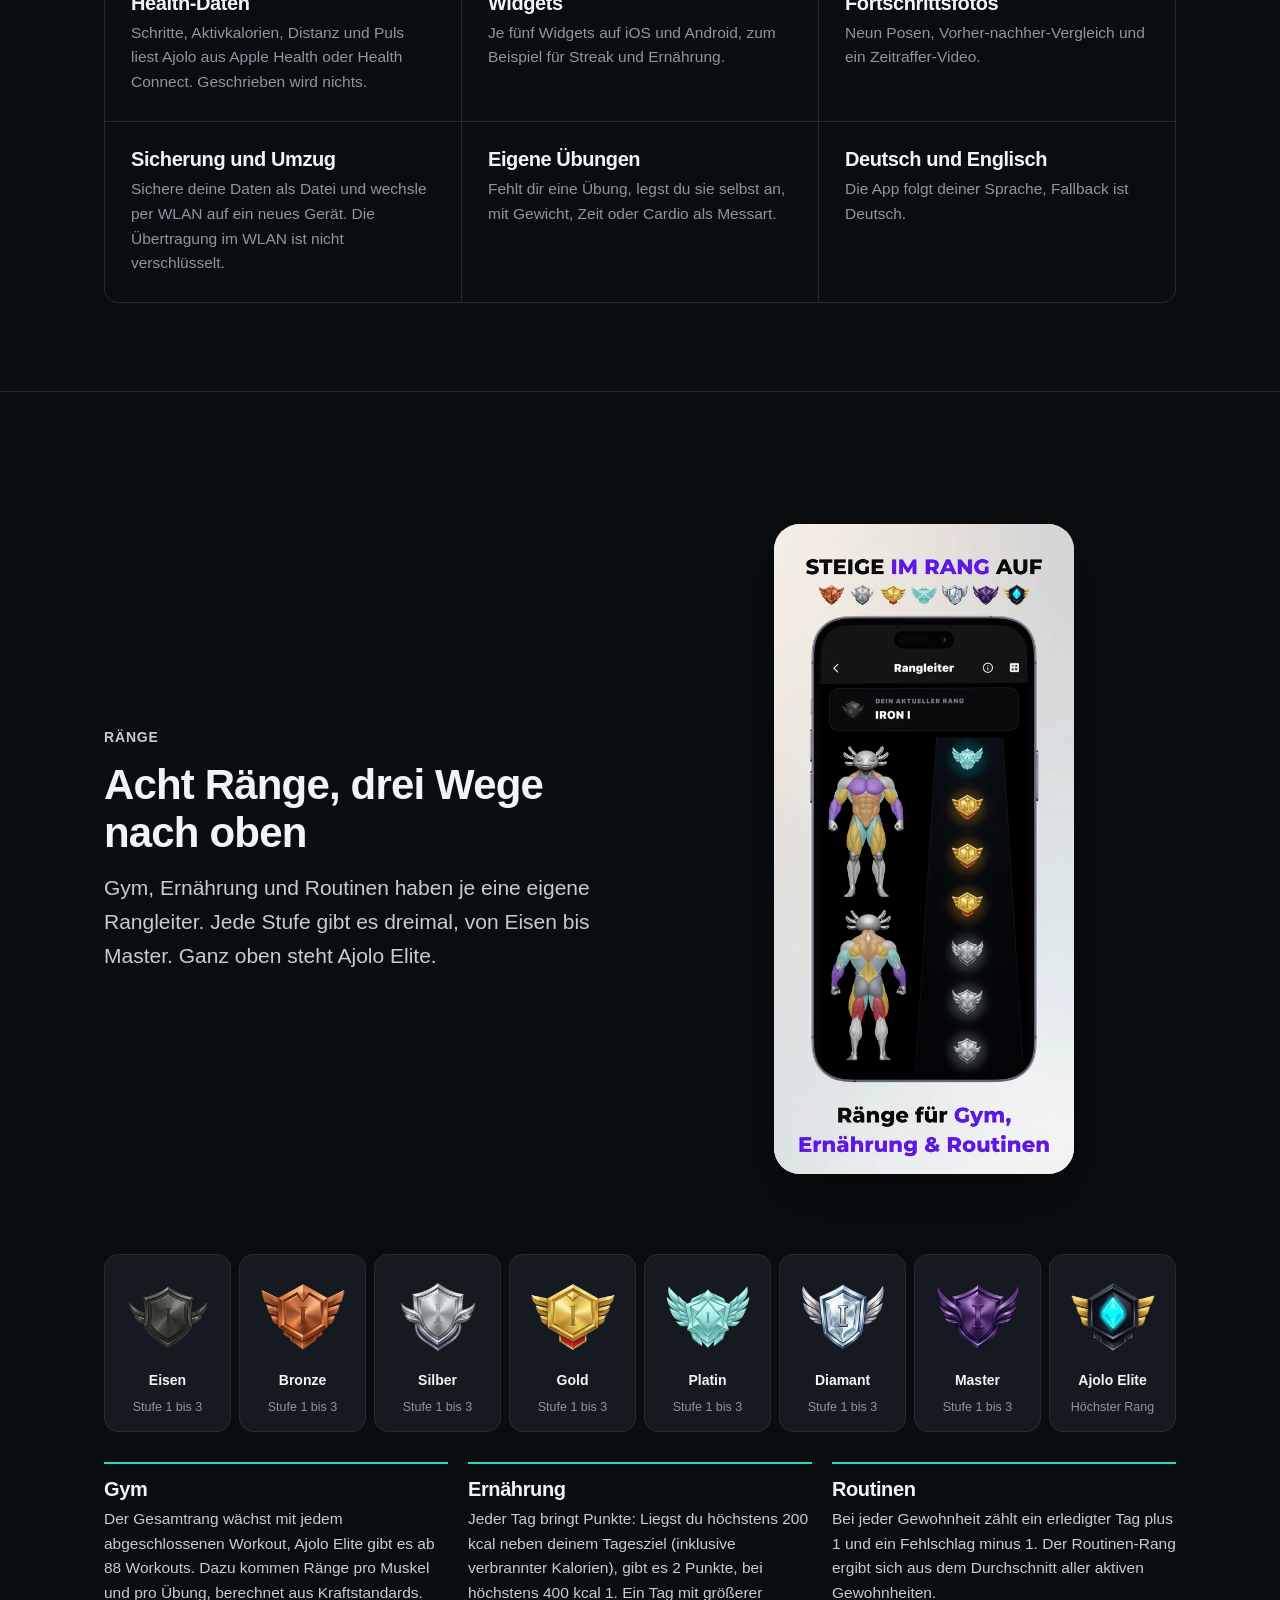
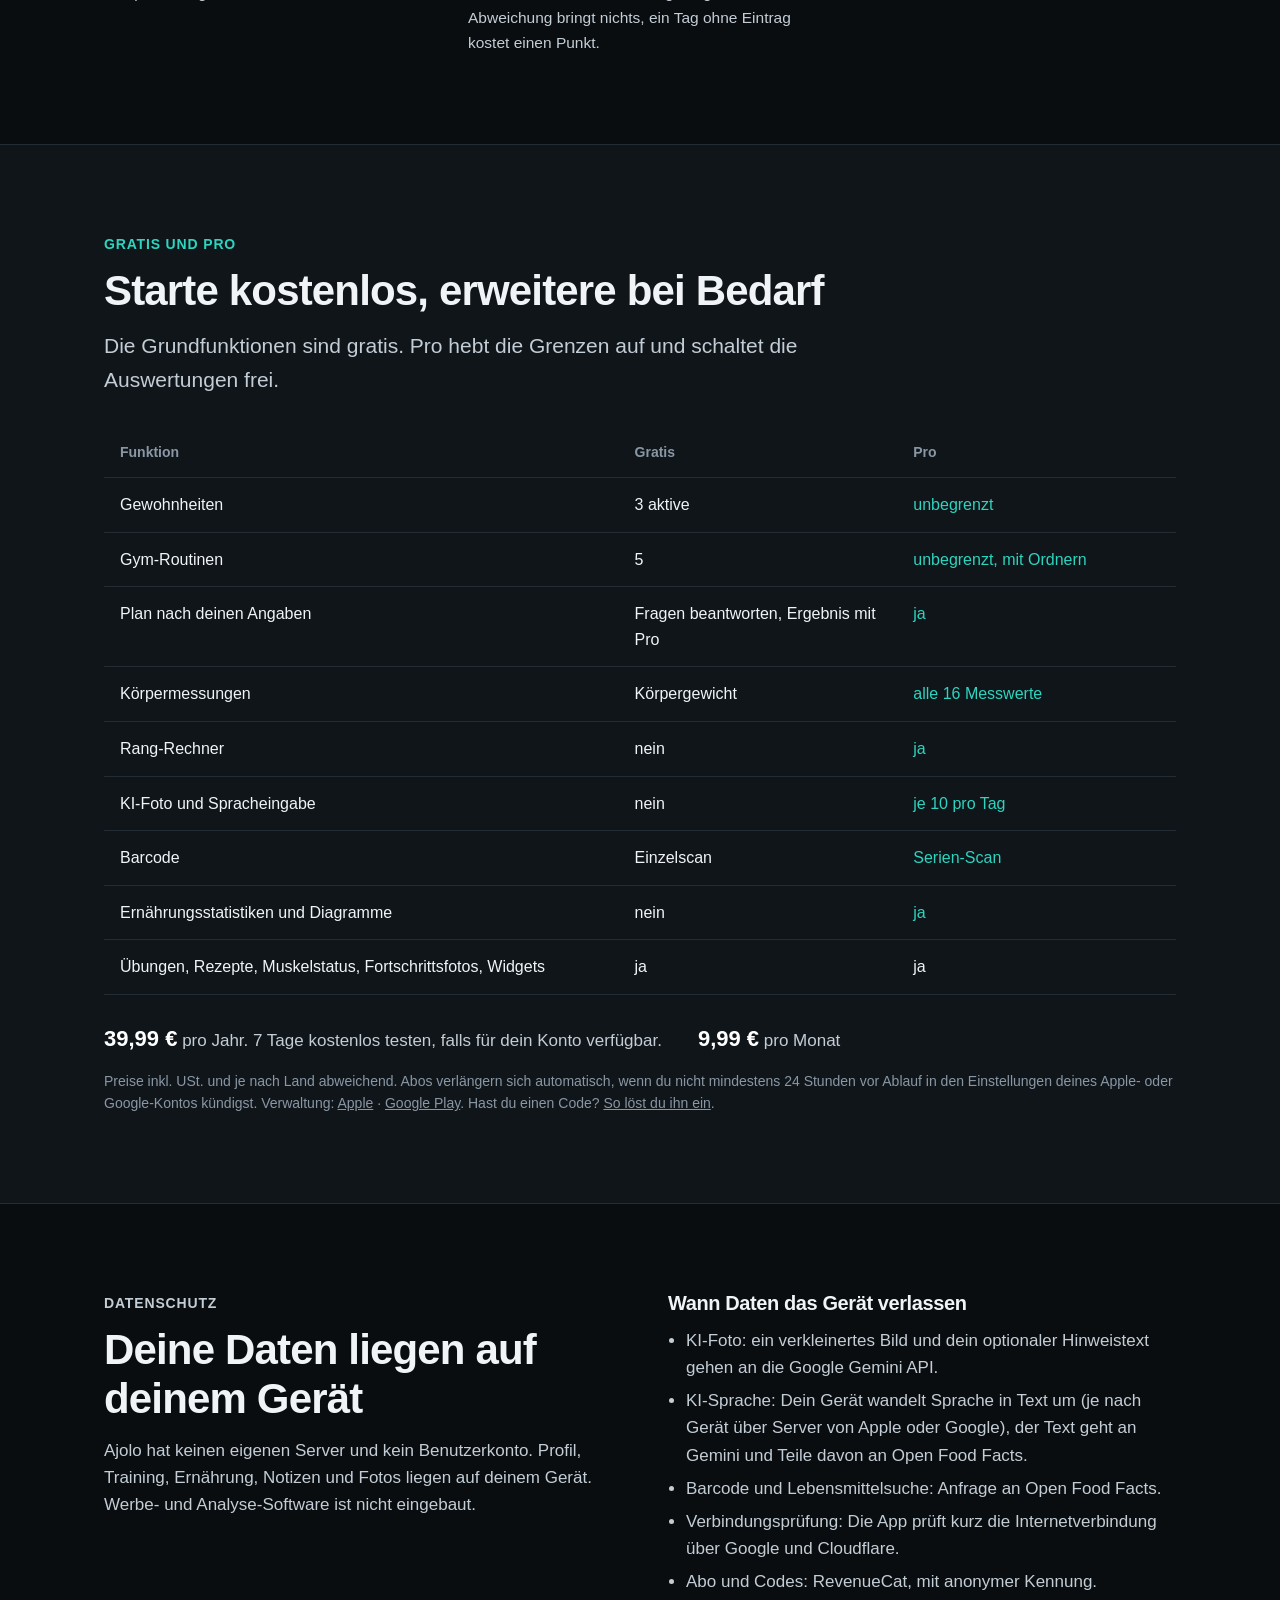
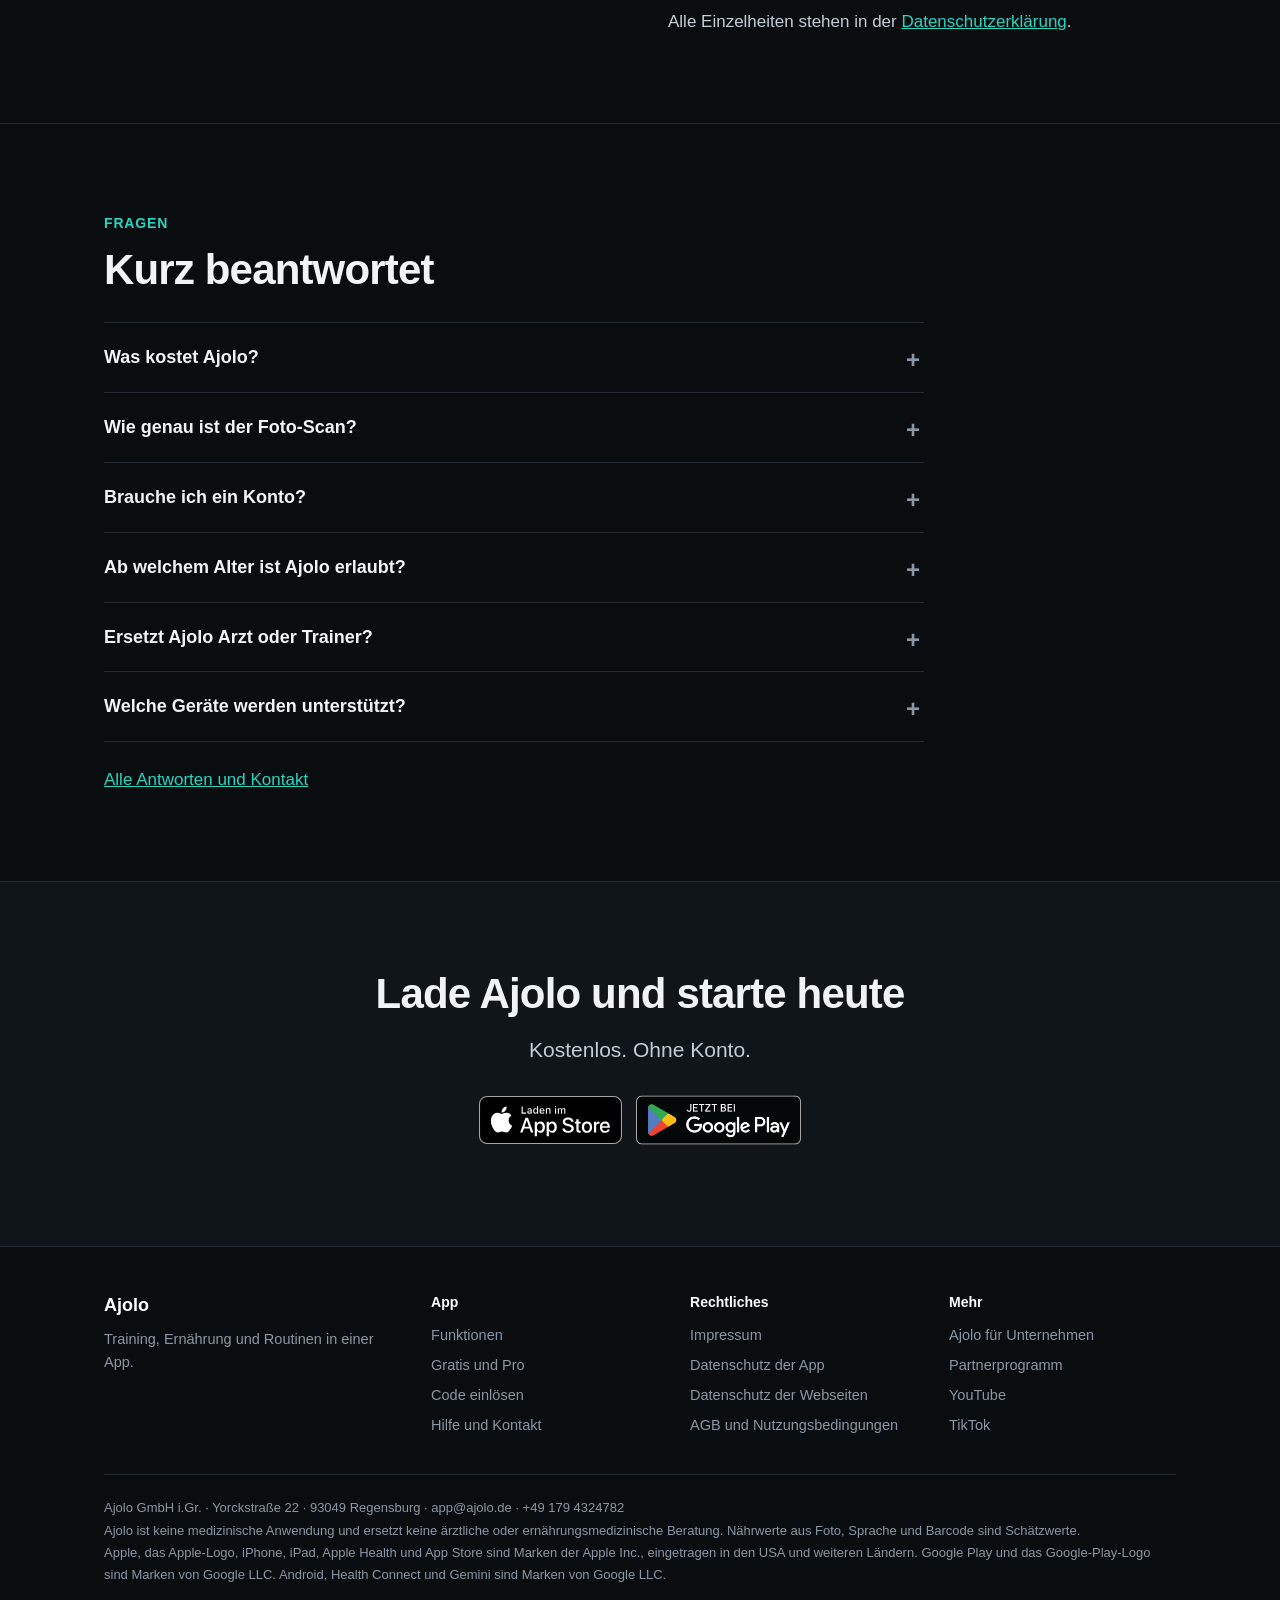
==== commit fa132232: "ajolo.de: Englische Fassung, Korrekturen" ====
--- a/index.html
+++ b/index.html
@@ -10,9 +10,9 @@
 <meta name="twitter:card" content="summary_large_image">
 <link rel="icon" href="/assets/favicon.ico" sizes="any"><link rel="icon" type="image/png" href="/assets/favicon-32.png"><link rel="apple-touch-icon" href="/assets/apple-touch-icon.png">
 <link rel="stylesheet" href="/assets/app.css">
-<meta name="apple-itunes-app" content="app-id=6806333157"><script type="application/ld+json">{"@context": "https://schema.org", "@type": "MobileApplication", "name": "Ajolo", "applicationCategory": "HealthApplication", "operatingSystem": "iOS 16.0 oder neuer, Android 8.0 oder neuer", "inLanguage": ["de", "en"], "offers": {"@type": "Offer", "price": "0", "priceCurrency": "EUR"}, "url": "https://ajolo.de/", "publisher": {"@type": "Organization", "name": "Ajolo GmbH i.Gr.", "url": "https://ajolo.de/", "email": "app@ajolo.de", "telephone": "+49 179 4324782", "address": {"@type": "PostalAddress", "streetAddress": "Yorckstraße 22", "postalCode": "93049", "addressLocality": "Regensburg", "addressCountry": "DE"}}}</script></head><body><a class="skip" href="#main">Zum Inhalt</a><header><div class="wrap nav"><a class="brand" href="/"><img src="/assets/ajolo_icon_256.png" width="32" height="32" alt="">Ajolo</a>
+<meta name="apple-itunes-app" content="app-id=6806333157"><link rel="alternate" hreflang="de" href="https://ajolo.de/"><link rel="alternate" hreflang="en" href="https://ajolo.de/en/"><link rel="alternate" hreflang="x-default" href="https://ajolo.de/"><script type="application/ld+json">{"@context": "https://schema.org", "@type": "MobileApplication", "name": "Ajolo", "applicationCategory": "HealthApplication", "operatingSystem": "iOS 16.0 oder neuer, Android 8.0 oder neuer", "inLanguage": ["de", "en"], "offers": {"@type": "Offer", "price": "0", "priceCurrency": "EUR"}, "url": "https://ajolo.de/", "publisher": {"@type": "Organization", "name": "Ajolo GmbH i.Gr.", "url": "https://ajolo.de/", "email": "app@ajolo.de", "telephone": "+49 179 4324782", "address": {"@type": "PostalAddress", "streetAddress": "Yorckstraße 22", "postalCode": "93049", "addressLocality": "Regensburg", "addressCountry": "DE"}}}</script></head><body><a class="skip" href="#main">Zum Inhalt</a><header><div class="wrap nav"><a class="brand" href="/"><img src="/assets/ajolo_icon_256.png" width="32" height="32" alt="">Ajolo</a>
 <nav class="links" aria-label="Hauptmenü"><a href="/#funktionen">Funktionen</a><a href="/#raenge">Ränge</a><a href="/#pro">Gratis &amp; Pro</a><a href="/#datenschutz">Datenschutz</a><a href="/support.html">Hilfe</a><a href="https://firmen.ajolo.de/">Für Unternehmen</a></nav>
-<a class="cta" href="/#download">Laden</a></div></header><main id="main"><section class="hero"><div class="wrap hero-grid"><div>
+<div class="nav-r"><a class="langsw" href="/en/" hreflang="en" lang="en">EN</a><a class="cta" href="/#download">Laden</a></div></div></header><main id="main"><section class="hero"><div class="wrap hero-grid"><div>
 <p class="eyebrow">Fitness · Ernährung · Routinen</p>
 <h1>Training, Ernährung und Gewohnheiten. In einer App.</h1>
 <p class="lead">Ajolo ersetzt den Wechsel zwischen Workout-Log, Kalorienzähler und Habit-Tracker. Deine Daten bleiben auf deinem Gerät, ein Konto brauchst du nicht.</p>
@@ -46,7 +46,7 @@
 <tr><td>Barcode</td><td>Einzelscan</td><td class="pro">Serien-Scan</td></tr>
 <tr><td>Ernährungsstatistiken und Diagramme</td><td>nein</td><td class="pro">ja</td></tr>
 <tr><td>Übungen, Rezepte, Muskelstatus, Fortschrittsfotos, Widgets</td><td>ja</td><td>ja</td></tr></tbody></table></div>
-<div class="price"><span><b>39,99 €</b> pro Jahr (7 Tage kostenlos testen, falls für dein Konto verfügbar, danach 39,99 € pro Jahr)</span><span><b>9,99 €</b> pro Monat</span></div>
+<div class="price"><span><b>39,99 €</b> pro Jahr. 7 Tage kostenlos testen, falls für dein Konto verfügbar.</span><span><b>9,99 €</b> pro Monat</span></div>
 <p class="note" style="margin-top:14px">Preise inkl. USt. und je nach Land abweichend. Abos verlängern sich automatisch, wenn du nicht mindestens 24 Stunden vor Ablauf in den Einstellungen deines Apple- oder Google-Kontos kündigst. Verwaltung: <a href="https://apps.apple.com/account/subscriptions" rel="noopener">Apple</a> · <a href="https://play.google.com/store/account/subscriptions" rel="noopener">Google Play</a>. Hast du einen Code? <a href="/code.html">So löst du ihn ein</a>.</p></div></section>
 <section id="datenschutz"><div class="wrap two"><div><p class="eyebrow">Datenschutz</p><h2>Deine Daten liegen auf deinem Gerät</h2><p>Ajolo hat keinen eigenen Server und kein Benutzerkonto. Profil, Training, Ernährung, Notizen und Fotos liegen auf deinem Gerät. Werbe- und Analyse-Software ist nicht eingebaut.</p></div>
 <div><h3>Wann Daten das Gerät verlassen</h3><ul><li>KI-Foto: ein verkleinertes Bild und dein optionaler Hinweistext gehen an die Google Gemini API.</li><li>KI-Sprache: Dein Gerät wandelt Sprache in Text um (je nach Gerät über Server von Apple oder Google), der Text geht an Gemini und Teile davon an Open Food Facts.</li><li>Barcode und Lebensmittelsuche: Anfrage an Open Food Facts.</li><li>Verbindungsprüfung: Die App prüft kurz die Internetverbindung über Google und Cloudflare.</li><li>Abo und Codes: RevenueCat, mit anonymer Kennung.</li></ul><p style="margin-top:12px">Alle Einzelheiten stehen in der <a href="https://legal.ajolo.de/" style="color:var(--acc)">Datenschutzerklärung</a>.</p></div></div></section>
--- a/assets/app.css
+++ b/assets/app.css
@@ -144,3 +144,6 @@
 .hero-vis .cv{width:min(330px,100%)}
 .pair .cv{width:min(230px,48%)}
 .feat{padding:44px 0}
+.nav-r{display:flex;align-items:center;gap:12px}
+.langsw{font-size:13px;font-weight:650;letter-spacing:.06em;color:var(--soft);text-decoration:none;border:1px solid var(--line);border-radius:999px;padding:6px 12px}
+.langsw:hover{color:#fff;border-color:#3A4650}
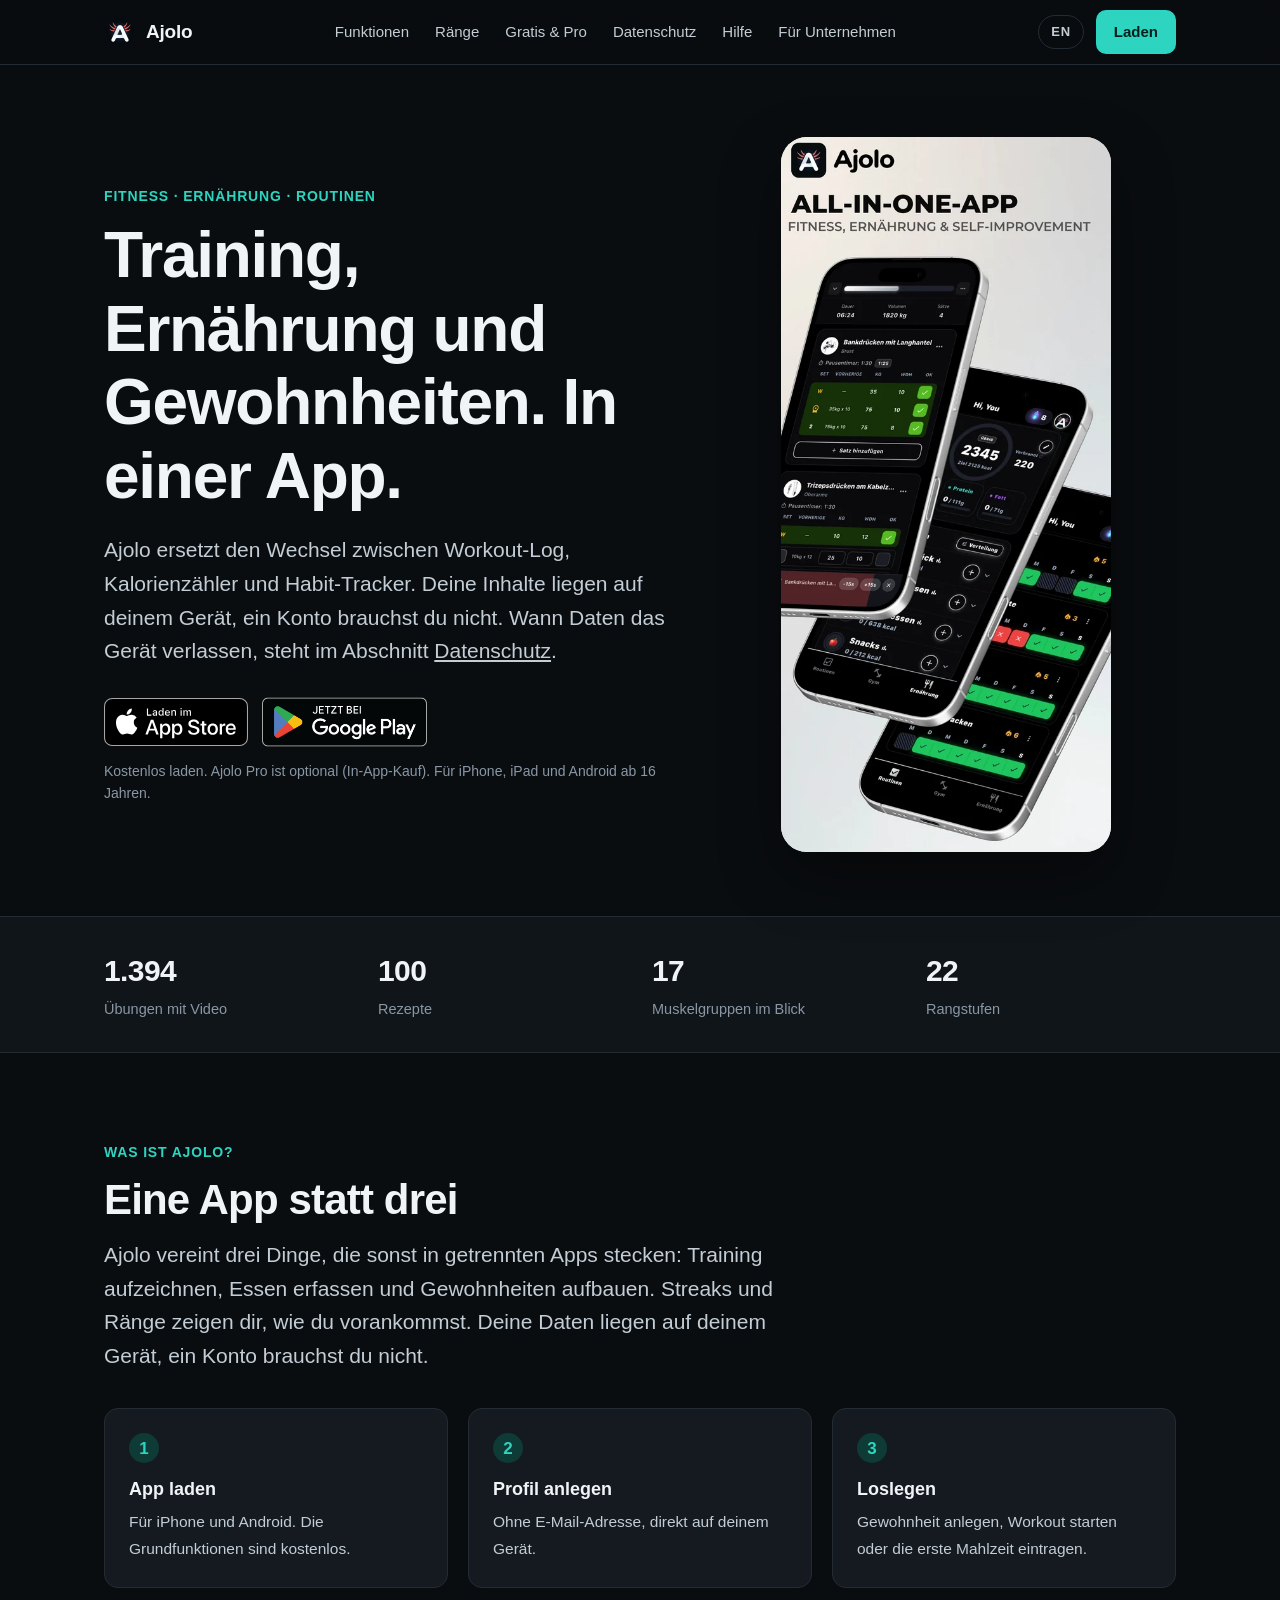
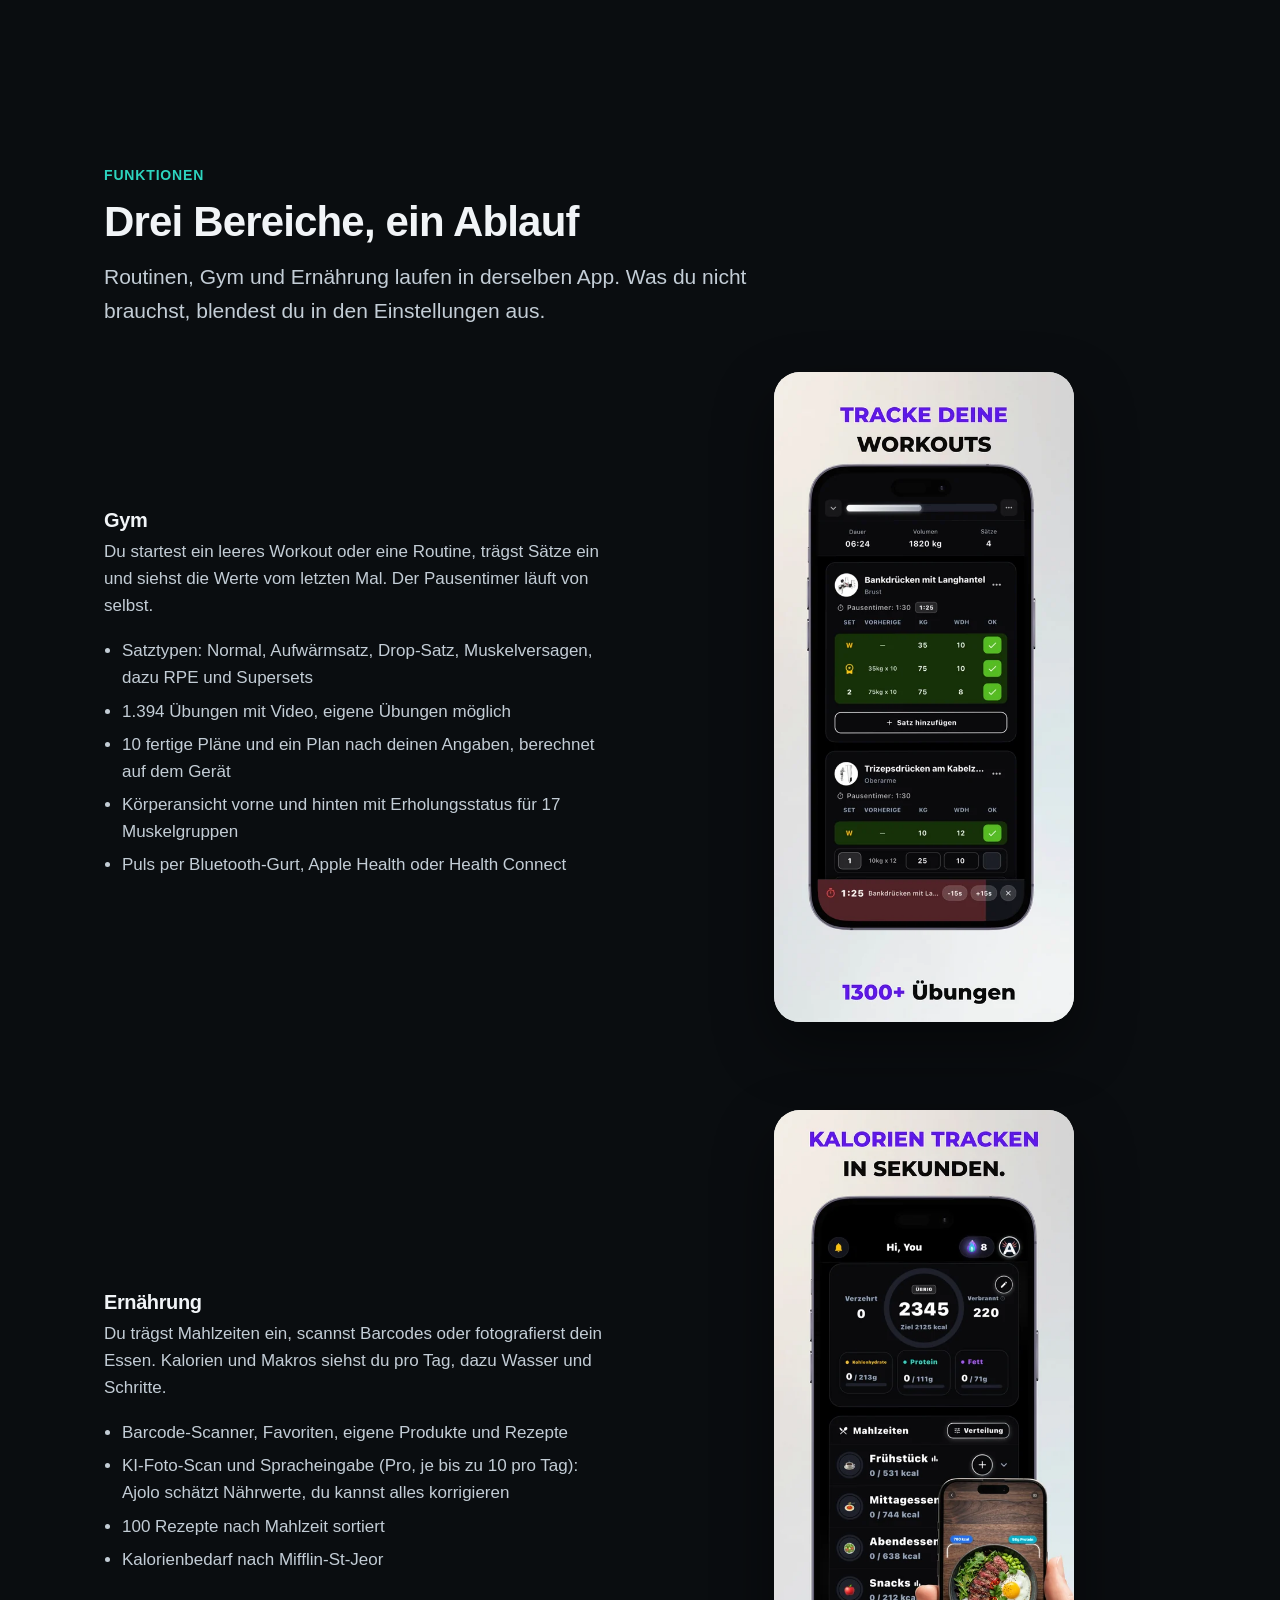
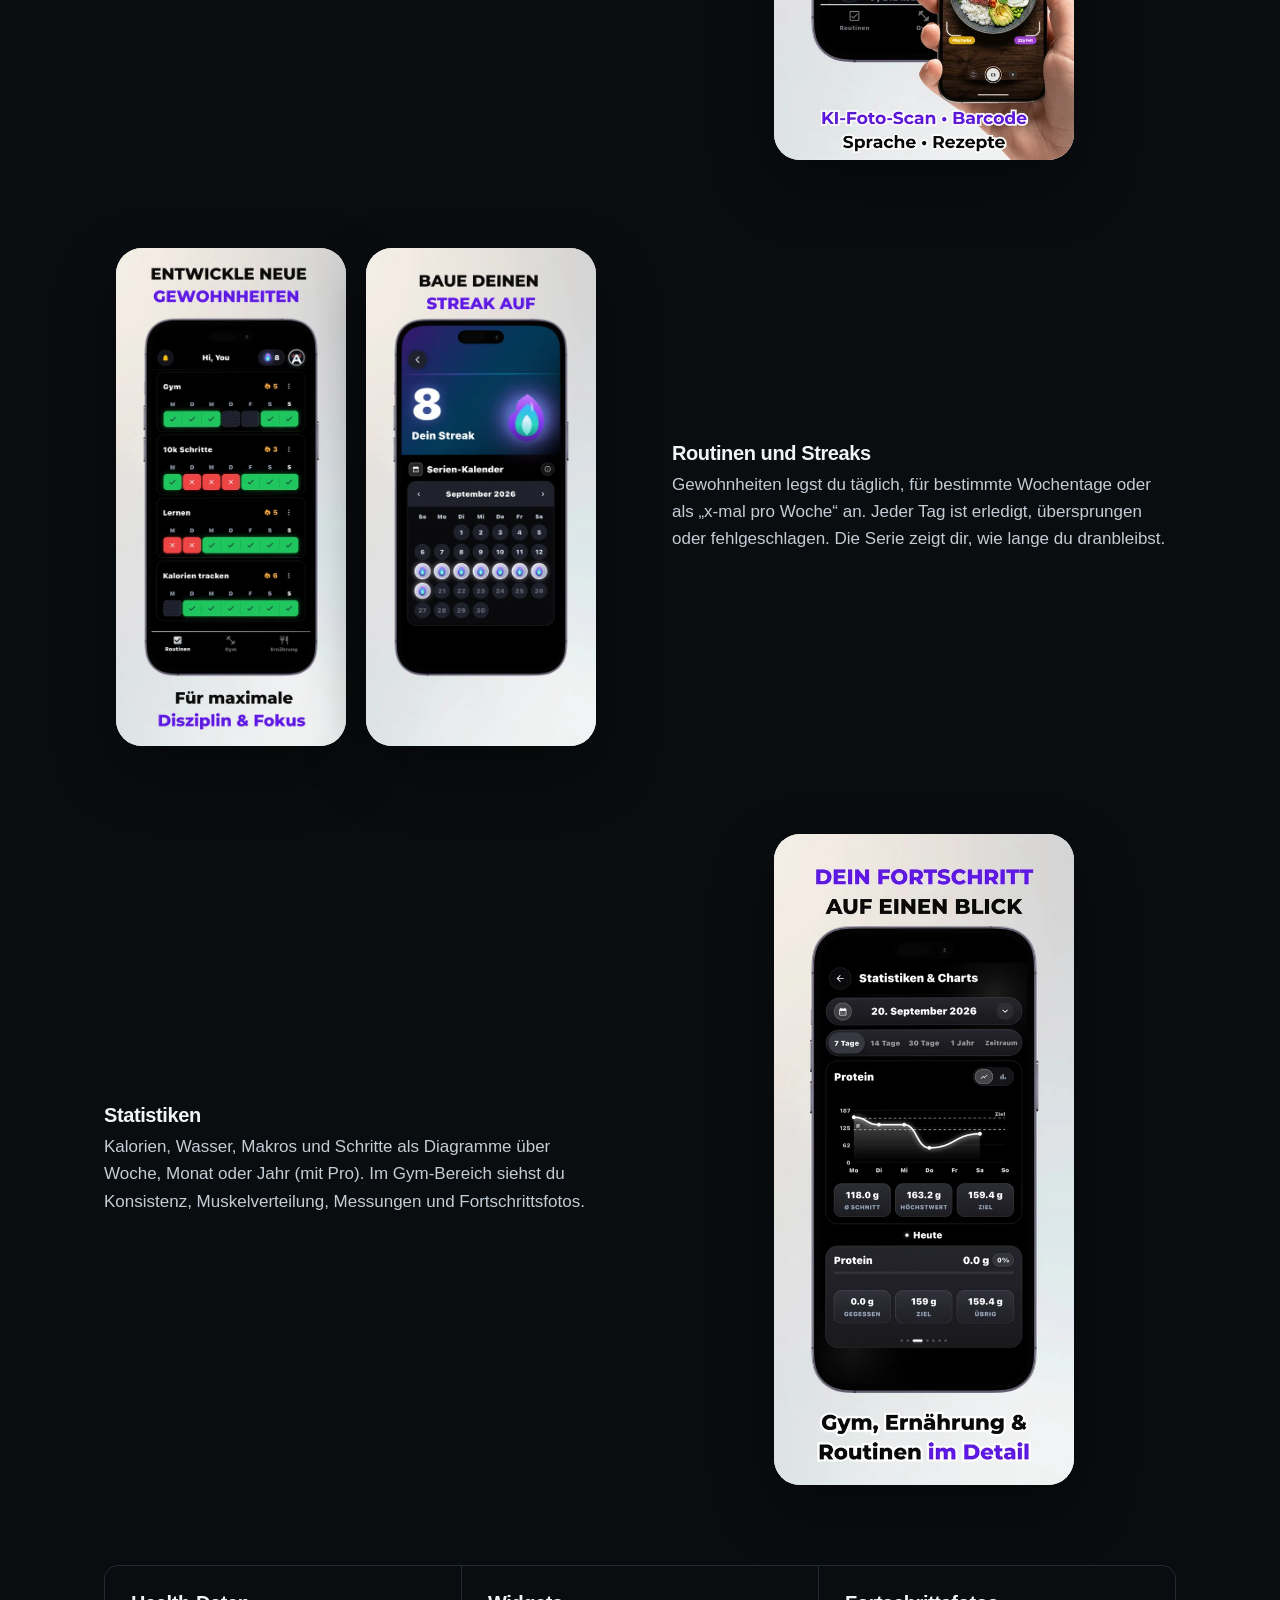
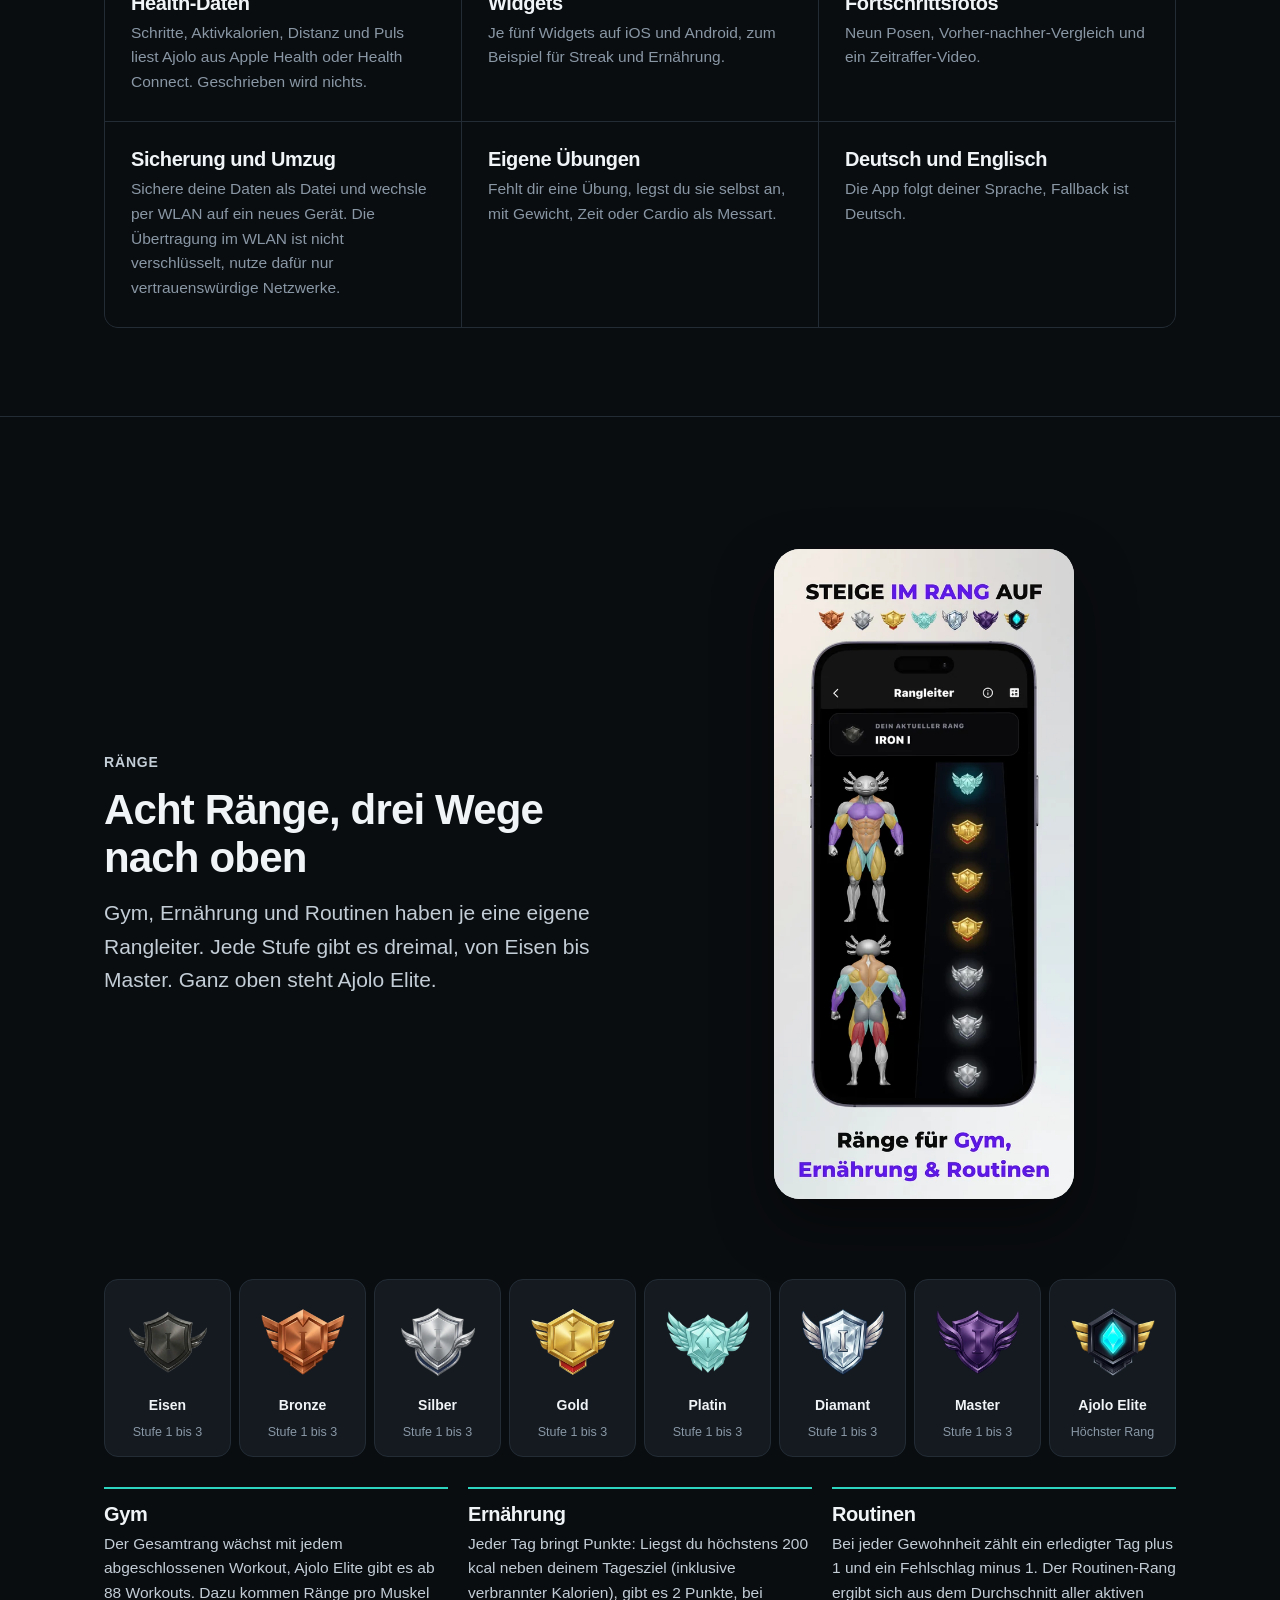
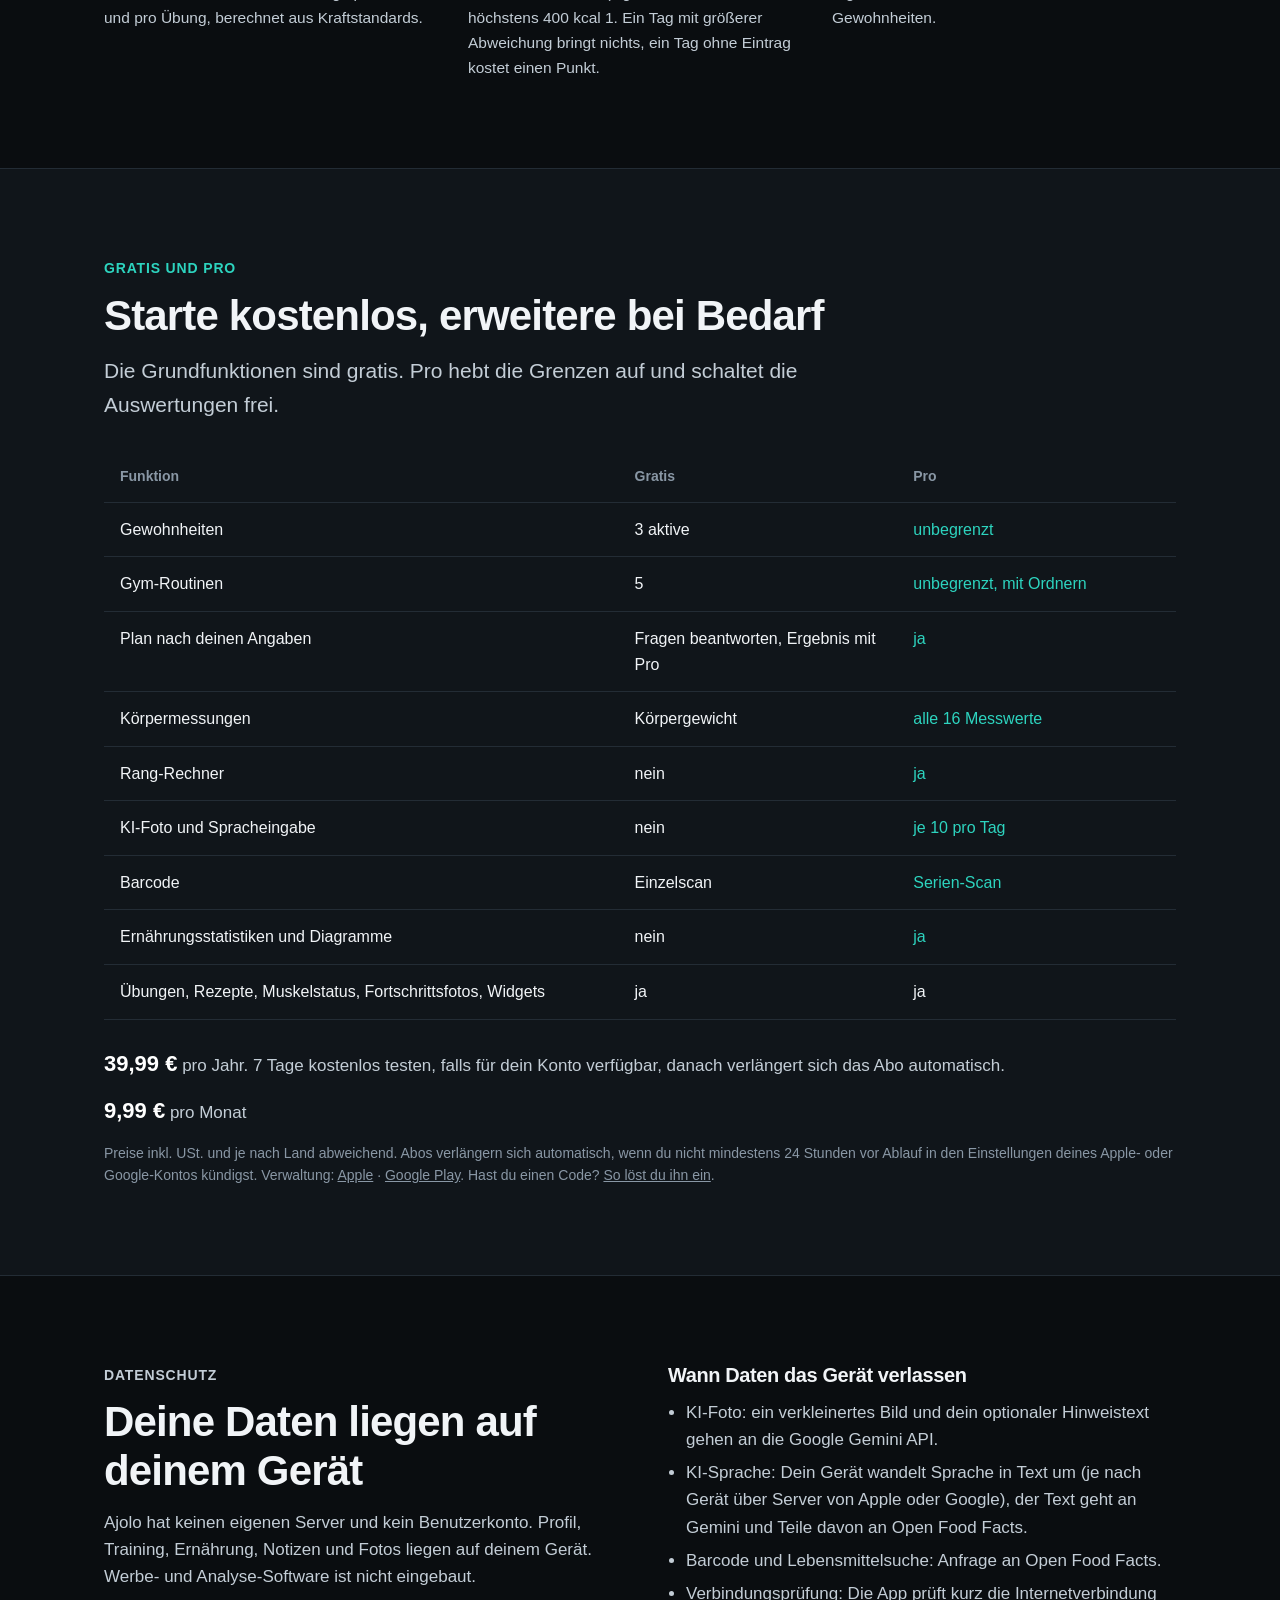
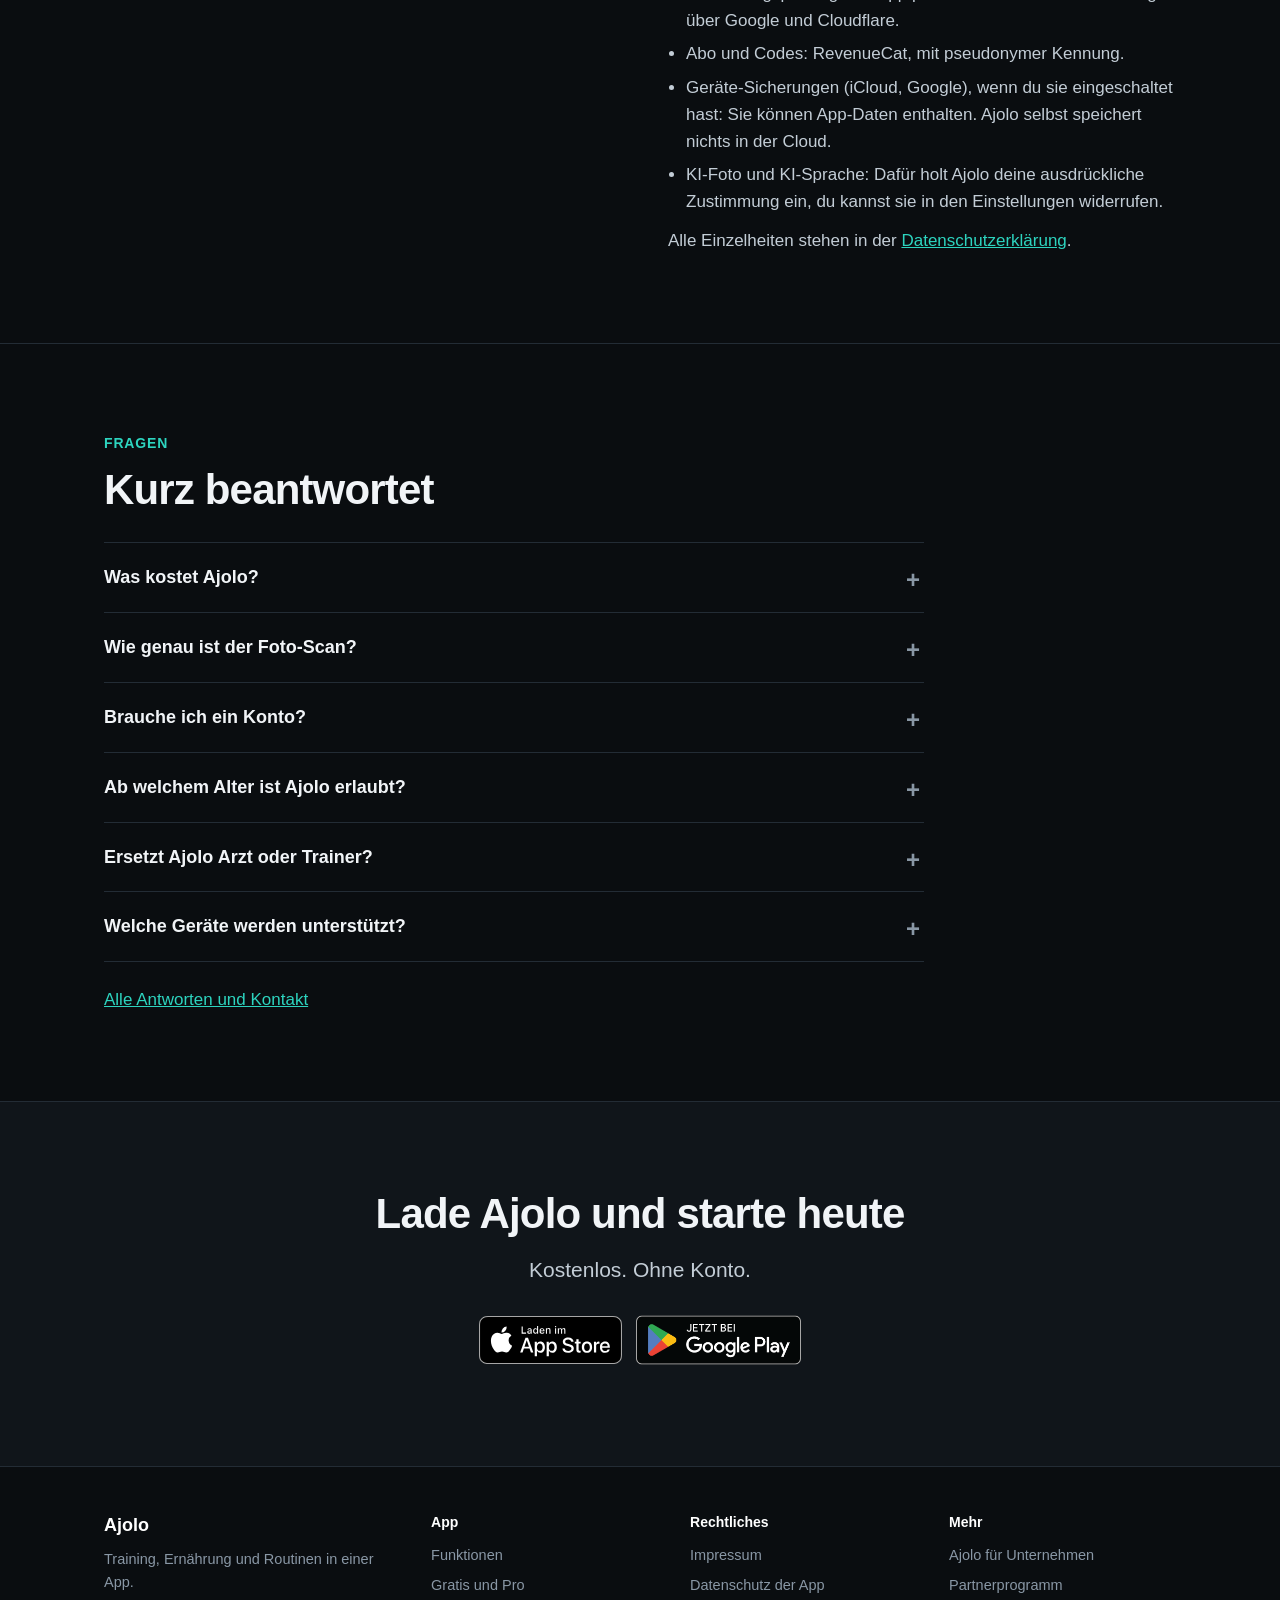
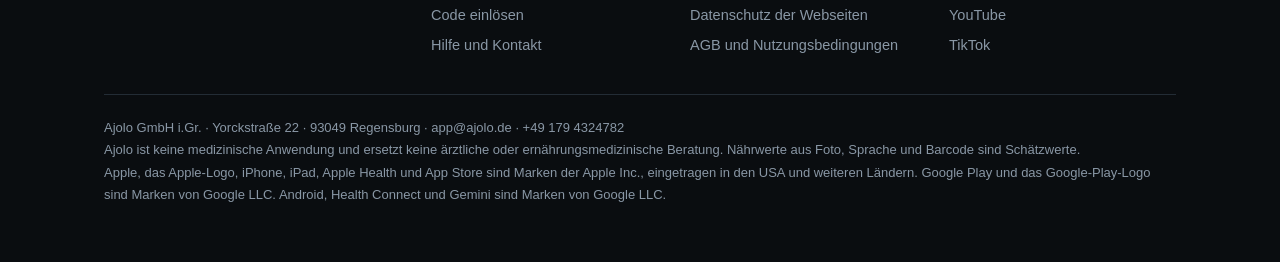
==== commit 44cb1d1b: "Gemini-Hinweise geprüft und übernommen: Zustimmung KI, Sicherungen, USt-Hinweise, Daten-Formulierung" ====
--- a/index.html
+++ b/index.html
@@ -9,13 +9,13 @@
 <meta property="og:url" content="https://ajolo.de/"><meta property="og:image" content="https://ajolo.de/assets/og_ajolo.jpg">
 <meta name="twitter:card" content="summary_large_image">
 <link rel="icon" href="/assets/favicon.ico" sizes="any"><link rel="icon" type="image/png" href="/assets/favicon-32.png"><link rel="apple-touch-icon" href="/assets/apple-touch-icon.png">
-<link rel="stylesheet" href="/assets/app.css">
+<link rel="stylesheet" href="/assets/app.css?v=5">
 <meta name="apple-itunes-app" content="app-id=6806333157"><link rel="alternate" hreflang="de" href="https://ajolo.de/"><link rel="alternate" hreflang="en" href="https://ajolo.de/en/"><link rel="alternate" hreflang="x-default" href="https://ajolo.de/"><script type="application/ld+json">{"@context": "https://schema.org", "@type": "MobileApplication", "name": "Ajolo", "applicationCategory": "HealthApplication", "operatingSystem": "iOS 16.0 oder neuer, Android 8.0 oder neuer", "inLanguage": ["de", "en"], "offers": {"@type": "Offer", "price": "0", "priceCurrency": "EUR"}, "url": "https://ajolo.de/", "publisher": {"@type": "Organization", "name": "Ajolo GmbH i.Gr.", "url": "https://ajolo.de/", "email": "app@ajolo.de", "telephone": "+49 179 4324782", "address": {"@type": "PostalAddress", "streetAddress": "Yorckstraße 22", "postalCode": "93049", "addressLocality": "Regensburg", "addressCountry": "DE"}}}</script></head><body><a class="skip" href="#main">Zum Inhalt</a><header><div class="wrap nav"><a class="brand" href="/"><img src="/assets/ajolo_icon_256.png" width="32" height="32" alt="">Ajolo</a>
 <nav class="links" aria-label="Hauptmenü"><a href="/#funktionen">Funktionen</a><a href="/#raenge">Ränge</a><a href="/#pro">Gratis &amp; Pro</a><a href="/#datenschutz">Datenschutz</a><a href="/support.html">Hilfe</a><a href="https://firmen.ajolo.de/">Für Unternehmen</a></nav>
 <div class="nav-r"><a class="langsw" href="/en/" hreflang="en" lang="en">EN</a><a class="cta" href="/#download">Laden</a></div></div></header><main id="main"><section class="hero"><div class="wrap hero-grid"><div>
 <p class="eyebrow">Fitness · Ernährung · Routinen</p>
 <h1>Training, Ernährung und Gewohnheiten. In einer App.</h1>
-<p class="lead">Ajolo ersetzt den Wechsel zwischen Workout-Log, Kalorienzähler und Habit-Tracker. Deine Daten bleiben auf deinem Gerät, ein Konto brauchst du nicht.</p>
+<p class="lead">Ajolo ersetzt den Wechsel zwischen Workout-Log, Kalorienzähler und Habit-Tracker. Deine Inhalte liegen auf deinem Gerät, ein Konto brauchst du nicht. Wann Daten das Gerät verlassen, steht im Abschnitt <a href="#datenschutz">Datenschutz</a>.</p>
 <div id="download"><div class="stores "><a href="https://apps.apple.com/app/id6806333157" rel="noopener"><img src="/assets/badge-appstore.svg" width="120" height="40" alt="Laden im App Store" style="height:48px;width:auto"></a><a href="https://play.google.com/store/apps/details?id=com.ajolo.app" rel="noopener"><img src="/assets/badge-play.png" width="646" height="250" alt="Jetzt bei Google Play" style="height:64px;width:auto;margin:-8px 0"></a></div></div>
 <p class="note">Kostenlos laden. Ajolo Pro ist optional (In-App-Kauf). Für iPhone, iPad und Android ab 16 Jahren.</p>
 </div><div class="hero-vis"><div class="cv"><img src="/assets/canva_1_s.webp?v=4" srcset="/assets/canva_1_s.webp?v=4 520w, /assets/canva_1.webp?v=4 900w" sizes="(max-width:860px) 80vw, 340px" width="900" height="1950" alt="Die Ajolo-App auf drei iPhones: Workout, Ernährung und Routinen"></div></div></div></section>
@@ -29,7 +29,7 @@
 <ul><li>Barcode-Scanner, Favoriten, eigene Produkte und Rezepte</li><li>KI-Foto-Scan und Spracheingabe (Pro, je bis zu 10 pro Tag): Ajolo schätzt Nährwerte, du kannst alles korrigieren</li><li>100 Rezepte nach Mahlzeit sortiert</li><li>Kalorienbedarf nach Mifflin-St-Jeor</li></ul></div><div class="cv"><img src="/assets/canva_3_s.webp?v=4" srcset="/assets/canva_3_s.webp?v=4 520w, /assets/canva_3.webp?v=4 900w" sizes="(max-width:860px) 80vw, 340px" width="900" height="1950" alt="Ajolo Ernährungs-Tracker mit Kalorien-Scan, Barcode, Sprache und Rezepten" loading="lazy"></div></div>
 <div class="feat rev"><div class="txt"><h3>Routinen und Streaks</h3><p>Gewohnheiten legst du täglich, für bestimmte Wochentage oder als „x-mal pro Woche“ an. Jeder Tag ist erledigt, übersprungen oder fehlgeschlagen. Die Serie zeigt dir, wie lange du dranbleibst.</p></div><div class="pair"><div class="cv"><img src="/assets/canva_4_s.webp?v=4" srcset="/assets/canva_4_s.webp?v=4 520w, /assets/canva_4.webp?v=4 900w" sizes="(max-width:860px) 80vw, 340px" width="900" height="1950" alt="Ajolo Routinen-Tracker mit Wochenübersicht" loading="lazy"></div><div class="cv"><img src="/assets/canva_5_s.webp?v=4" srcset="/assets/canva_5_s.webp?v=4 520w, /assets/canva_5.webp?v=4 900w" sizes="(max-width:860px) 80vw, 340px" width="900" height="1950" alt="Ajolo Streak mit Serien-Kalender" loading="lazy"></div></div></div>
 <div class="feat"><div class="txt"><h3>Statistiken</h3><p>Kalorien, Wasser, Makros und Schritte als Diagramme über Woche, Monat oder Jahr (mit Pro). Im Gym-Bereich siehst du Konsistenz, Muskelverteilung, Messungen und Fortschrittsfotos.</p></div><div class="cv"><img src="/assets/canva_6_s.webp?v=4" srcset="/assets/canva_6_s.webp?v=4 520w, /assets/canva_6.webp?v=4 900w" sizes="(max-width:860px) 80vw, 340px" width="900" height="1950" alt="Ajolo Statistiken und Charts zu Protein, Kalorien und Training" loading="lazy"></div></div>
-<div class="grid"><div><h3>Health-Daten</h3><p>Schritte, Aktivkalorien, Distanz und Puls liest Ajolo aus Apple Health oder Health Connect. Geschrieben wird nichts.</p></div><div><h3>Widgets</h3><p>Je fünf Widgets auf iOS und Android, zum Beispiel für Streak und Ernährung.</p></div><div><h3>Fortschrittsfotos</h3><p>Neun Posen, Vorher-nachher-Vergleich und ein Zeitraffer-Video.</p></div><div><h3>Sicherung und Umzug</h3><p>Sichere deine Daten als Datei und wechsle per WLAN auf ein neues Gerät. Die Übertragung im WLAN ist nicht verschlüsselt.</p></div><div><h3>Eigene Übungen</h3><p>Fehlt dir eine Übung, legst du sie selbst an, mit Gewicht, Zeit oder Cardio als Messart.</p></div><div><h3>Deutsch und Englisch</h3><p>Die App folgt deiner Sprache, Fallback ist Deutsch.</p></div></div>
+<div class="grid"><div><h3>Health-Daten</h3><p>Schritte, Aktivkalorien, Distanz und Puls liest Ajolo aus Apple Health oder Health Connect. Geschrieben wird nichts.</p></div><div><h3>Widgets</h3><p>Je fünf Widgets auf iOS und Android, zum Beispiel für Streak und Ernährung.</p></div><div><h3>Fortschrittsfotos</h3><p>Neun Posen, Vorher-nachher-Vergleich und ein Zeitraffer-Video.</p></div><div><h3>Sicherung und Umzug</h3><p>Sichere deine Daten als Datei und wechsle per WLAN auf ein neues Gerät. Die Übertragung im WLAN ist nicht verschlüsselt, nutze dafür nur vertrauenswürdige Netzwerke.</p></div><div><h3>Eigene Übungen</h3><p>Fehlt dir eine Übung, legst du sie selbst an, mit Gewicht, Zeit oder Cardio als Messart.</p></div><div><h3>Deutsch und Englisch</h3><p>Die App folgt deiner Sprache, Fallback ist Deutsch.</p></div></div>
 </div></section>
 <section id="raenge" style="border-top:1px solid var(--line)"><div class="wrap"><div class="feat"><div class="txt"><p class="eyebrow">Ränge</p><h2>Acht Ränge, drei Wege nach oben</h2><p class="lead">Gym, Ernährung und Routinen haben je eine eigene Rangleiter. Jede Stufe gibt es dreimal, von Eisen bis Master. Ganz oben steht Ajolo Elite.</p></div><div class="cv"><img src="/assets/canva_7_s.webp?v=4" srcset="/assets/canva_7_s.webp?v=4 520w, /assets/canva_7.webp?v=4 900w" sizes="(max-width:860px) 80vw, 340px" width="900" height="1950" alt="Ajolo Rangleiter für Gym, Ernährung und Routinen" loading="lazy"></div></div>
 <div class="ladder" aria-label="Rangstufen"><figure><img src="/assets/rank_eisen.webp" width="92" height="92" alt="" loading="lazy"><b>Eisen</b><span>Stufe 1 bis 3</span></figure><figure><img src="/assets/rank_bronze.webp" width="92" height="92" alt="" loading="lazy"><b>Bronze</b><span>Stufe 1 bis 3</span></figure><figure><img src="/assets/rank_silber.webp" width="92" height="92" alt="" loading="lazy"><b>Silber</b><span>Stufe 1 bis 3</span></figure><figure><img src="/assets/rank_gold.webp" width="92" height="92" alt="" loading="lazy"><b>Gold</b><span>Stufe 1 bis 3</span></figure><figure><img src="/assets/rank_platin.webp" width="92" height="92" alt="" loading="lazy"><b>Platin</b><span>Stufe 1 bis 3</span></figure><figure><img src="/assets/rank_diamant.webp" width="92" height="92" alt="" loading="lazy"><b>Diamant</b><span>Stufe 1 bis 3</span></figure><figure><img src="/assets/rank_master.webp" width="92" height="92" alt="" loading="lazy"><b>Master</b><span>Stufe 1 bis 3</span></figure><figure><img src="/assets/rank_ajolo_elite.webp" width="92" height="92" alt="" loading="lazy"><b>Ajolo Elite</b><span>Höchster Rang</span></figure></div>
@@ -46,10 +46,10 @@
 <tr><td>Barcode</td><td>Einzelscan</td><td class="pro">Serien-Scan</td></tr>
 <tr><td>Ernährungsstatistiken und Diagramme</td><td>nein</td><td class="pro">ja</td></tr>
 <tr><td>Übungen, Rezepte, Muskelstatus, Fortschrittsfotos, Widgets</td><td>ja</td><td>ja</td></tr></tbody></table></div>
-<div class="price"><span><b>39,99 €</b> pro Jahr. 7 Tage kostenlos testen, falls für dein Konto verfügbar.</span><span><b>9,99 €</b> pro Monat</span></div>
+<div class="price"><span><b>39,99 €</b> pro Jahr. 7 Tage kostenlos testen, falls für dein Konto verfügbar, danach verlängert sich das Abo automatisch.</span><span><b>9,99 €</b> pro Monat</span></div>
 <p class="note" style="margin-top:14px">Preise inkl. USt. und je nach Land abweichend. Abos verlängern sich automatisch, wenn du nicht mindestens 24 Stunden vor Ablauf in den Einstellungen deines Apple- oder Google-Kontos kündigst. Verwaltung: <a href="https://apps.apple.com/account/subscriptions" rel="noopener">Apple</a> · <a href="https://play.google.com/store/account/subscriptions" rel="noopener">Google Play</a>. Hast du einen Code? <a href="/code.html">So löst du ihn ein</a>.</p></div></section>
 <section id="datenschutz"><div class="wrap two"><div><p class="eyebrow">Datenschutz</p><h2>Deine Daten liegen auf deinem Gerät</h2><p>Ajolo hat keinen eigenen Server und kein Benutzerkonto. Profil, Training, Ernährung, Notizen und Fotos liegen auf deinem Gerät. Werbe- und Analyse-Software ist nicht eingebaut.</p></div>
-<div><h3>Wann Daten das Gerät verlassen</h3><ul><li>KI-Foto: ein verkleinertes Bild und dein optionaler Hinweistext gehen an die Google Gemini API.</li><li>KI-Sprache: Dein Gerät wandelt Sprache in Text um (je nach Gerät über Server von Apple oder Google), der Text geht an Gemini und Teile davon an Open Food Facts.</li><li>Barcode und Lebensmittelsuche: Anfrage an Open Food Facts.</li><li>Verbindungsprüfung: Die App prüft kurz die Internetverbindung über Google und Cloudflare.</li><li>Abo und Codes: RevenueCat, mit anonymer Kennung.</li></ul><p style="margin-top:12px">Alle Einzelheiten stehen in der <a href="https://legal.ajolo.de/" style="color:var(--acc)">Datenschutzerklärung</a>.</p></div></div></section>
+<div><h3>Wann Daten das Gerät verlassen</h3><ul><li>KI-Foto: ein verkleinertes Bild und dein optionaler Hinweistext gehen an die Google Gemini API.</li><li>KI-Sprache: Dein Gerät wandelt Sprache in Text um (je nach Gerät über Server von Apple oder Google), der Text geht an Gemini und Teile davon an Open Food Facts.</li><li>Barcode und Lebensmittelsuche: Anfrage an Open Food Facts.</li><li>Verbindungsprüfung: Die App prüft kurz die Internetverbindung über Google und Cloudflare.</li><li>Abo und Codes: RevenueCat, mit pseudonymer Kennung.</li><li>Geräte-Sicherungen (iCloud, Google), wenn du sie eingeschaltet hast: Sie können App-Daten enthalten. Ajolo selbst speichert nichts in der Cloud.</li><li>KI-Foto und KI-Sprache: Dafür holt Ajolo deine ausdrückliche Zustimmung ein, du kannst sie in den Einstellungen widerrufen.</li></ul><p style="margin-top:12px">Alle Einzelheiten stehen in der <a href="https://legal.ajolo.de/" style="color:var(--acc)">Datenschutzerklärung</a>.</p></div></div></section>
 <section style="border-top:1px solid var(--line)"><div class="wrap"><p class="eyebrow">Fragen</p><h2>Kurz beantwortet</h2><div class="faq">
 <details><summary>Was kostet Ajolo?</summary><p>Die App ist gratis. Ajolo Pro kostet 39,99 € pro Jahr oder 9,99 € pro Monat. Du kündigst in deinem Apple- oder Google-Konto, spätestens 24 Stunden vor Ende des laufenden Zeitraums.</p></details>
 <details><summary>Wie genau ist der Foto-Scan?</summary><p>Er liefert Schätzwerte. Du siehst das Ergebnis und kannst Zutaten und Mengen anpassen, bevor du es speicherst.</p></details>
--- a/assets/app.css
+++ b/assets/app.css
@@ -147,3 +147,10 @@
 .nav-r{display:flex;align-items:center;gap:12px}
 .langsw{font-size:13px;font-weight:650;letter-spacing:.06em;color:var(--soft);text-decoration:none;border:1px solid var(--line);border-radius:999px;padding:6px 12px}
 .langsw:hover{color:#fff;border-color:#3A4650}
+@media(max-width:520px){
+  table{font-size:14px}
+  th,td{padding:10px 8px}
+  td:nth-child(2),td:nth-child(3),th:nth-child(2),th:nth-child(3){width:auto}
+  td:first-child{width:38%}
+}
+@media(max-width:520px){table{table-layout:fixed;width:100%}td,th{overflow-wrap:anywhere;hyphens:auto}td:first-child,th:first-child{width:36%}}
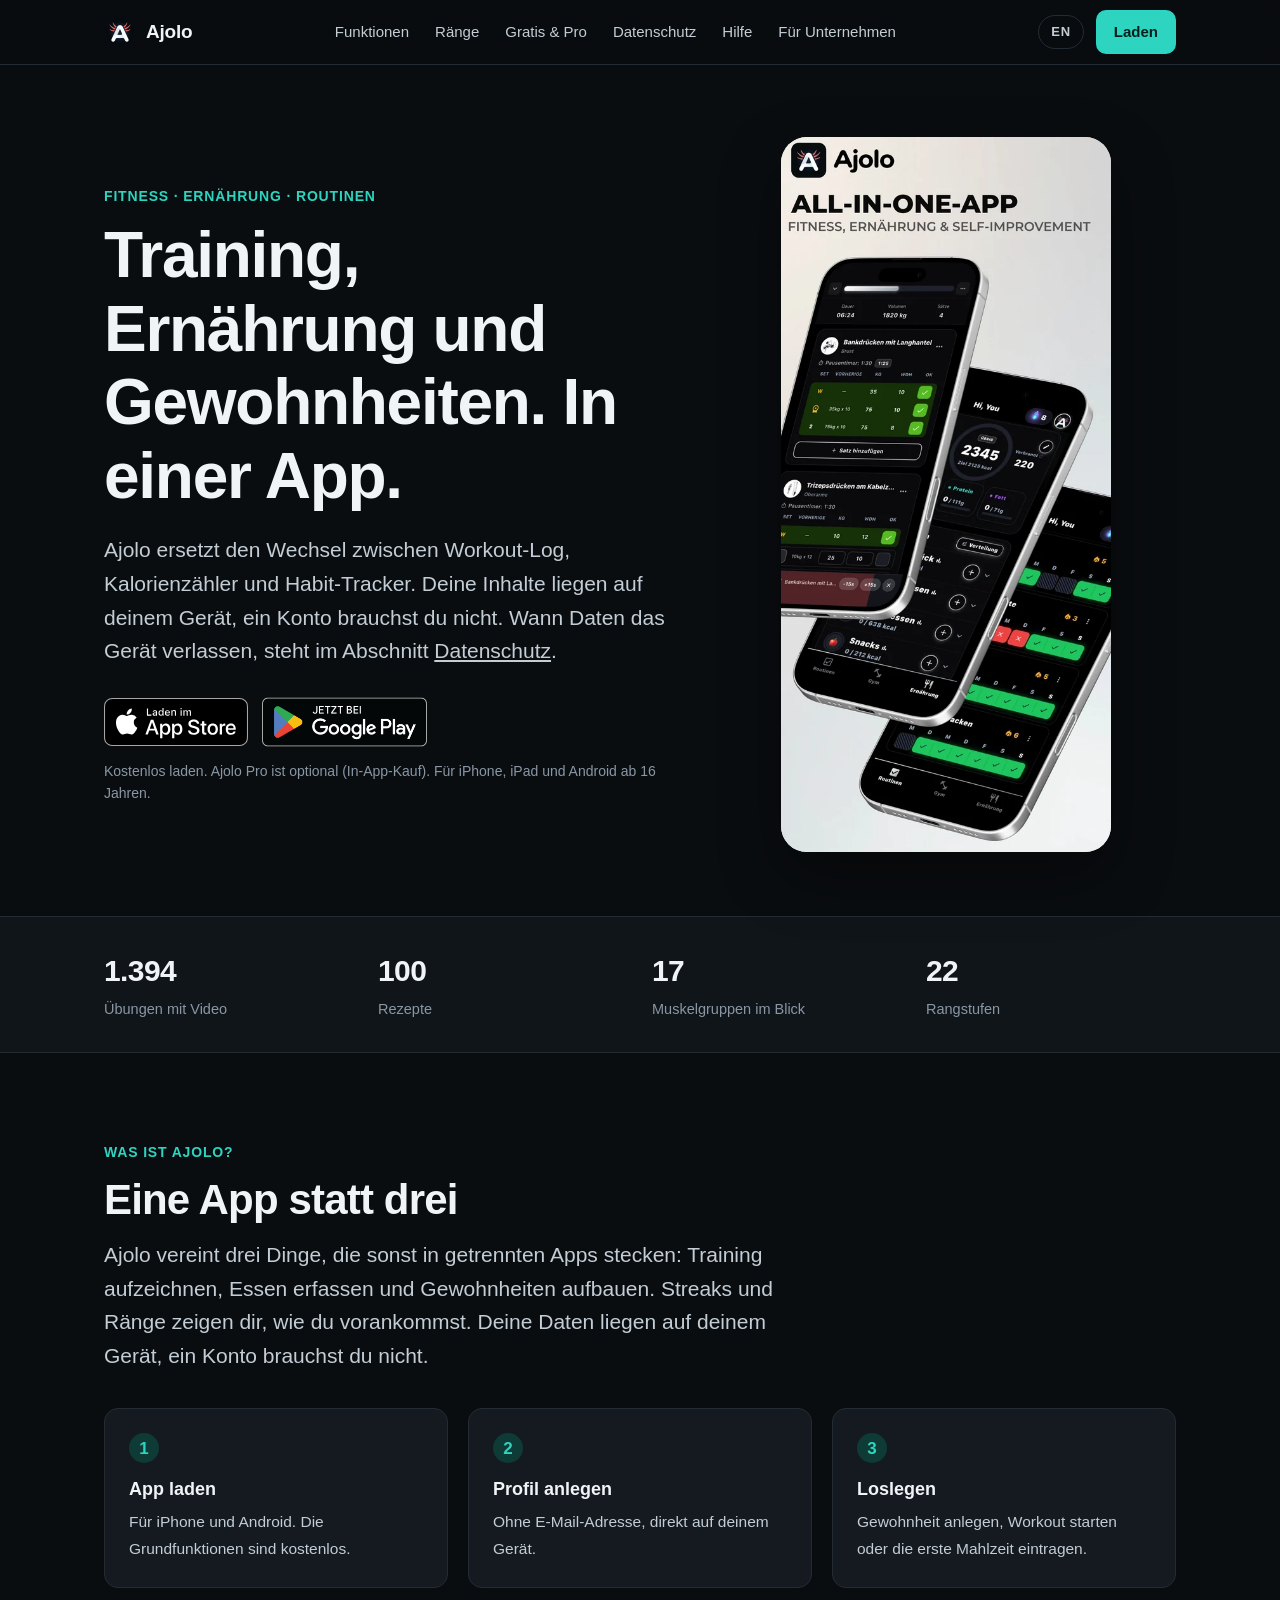
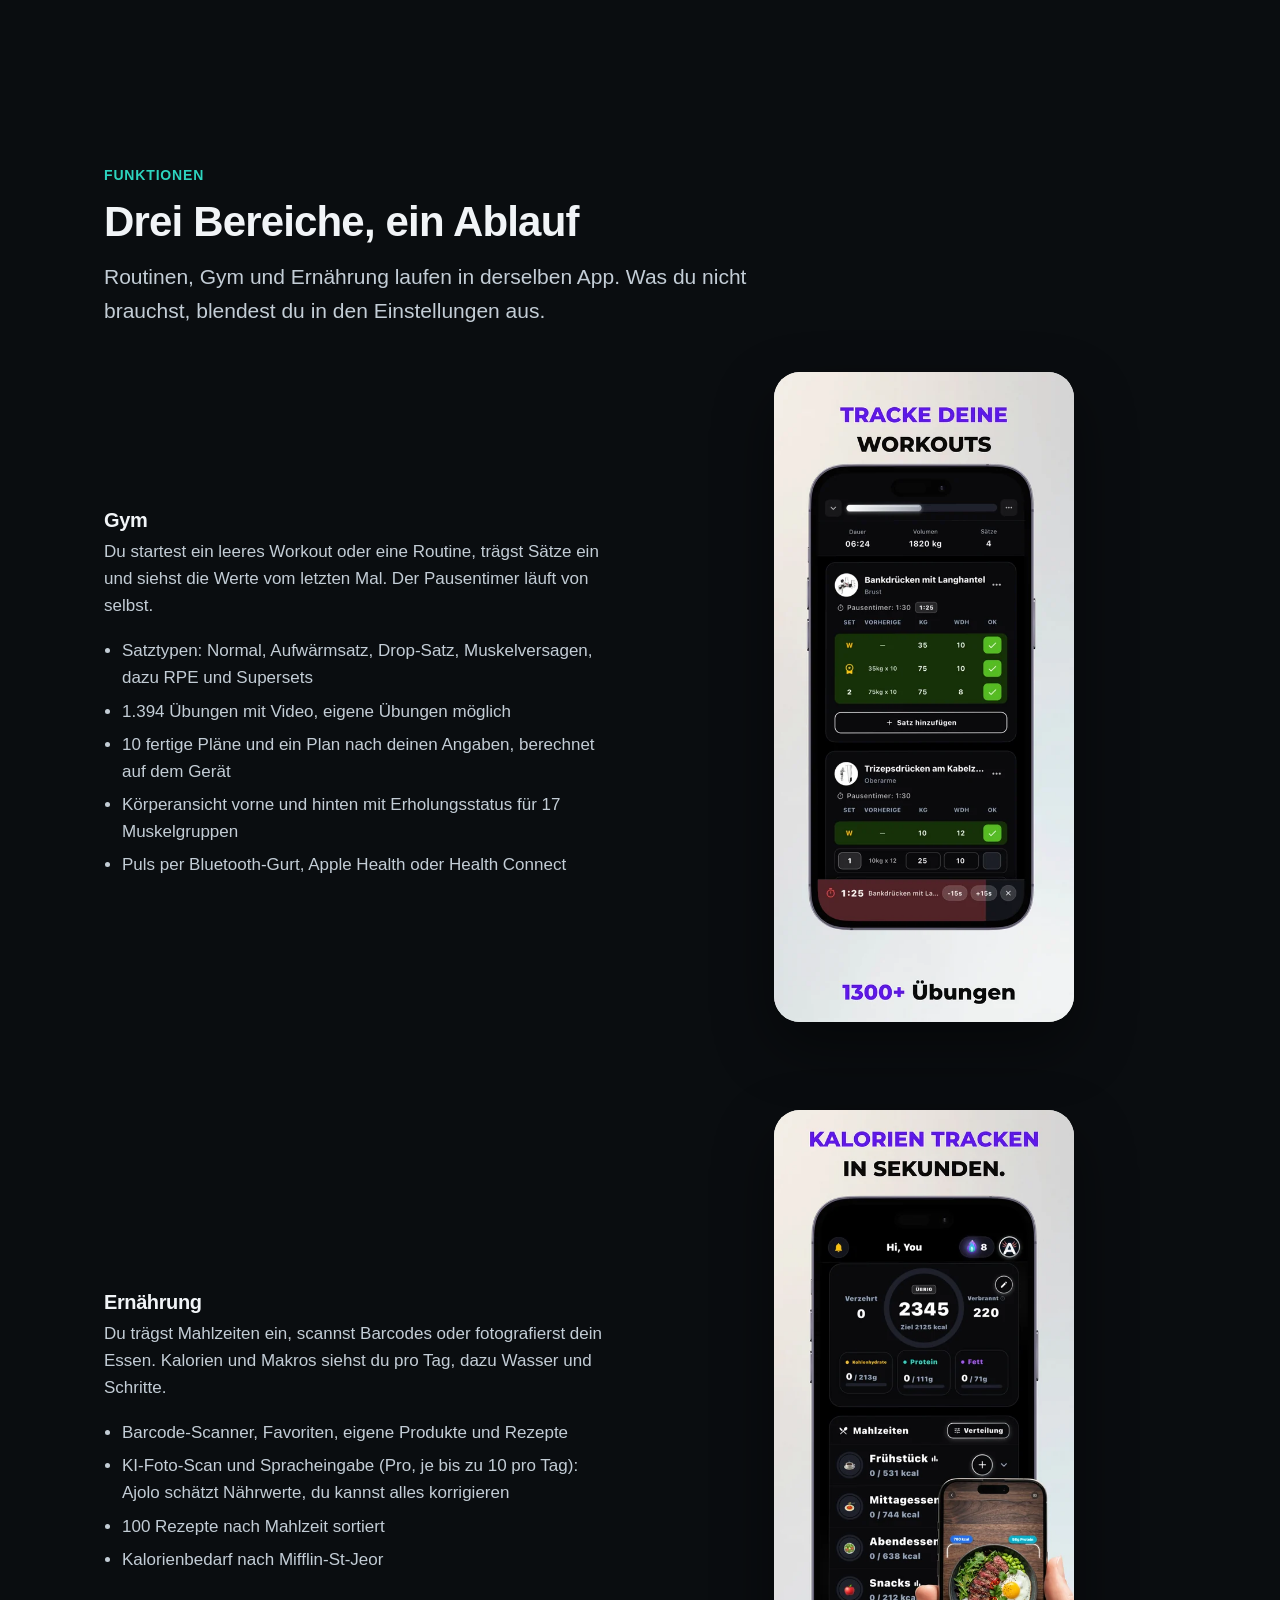
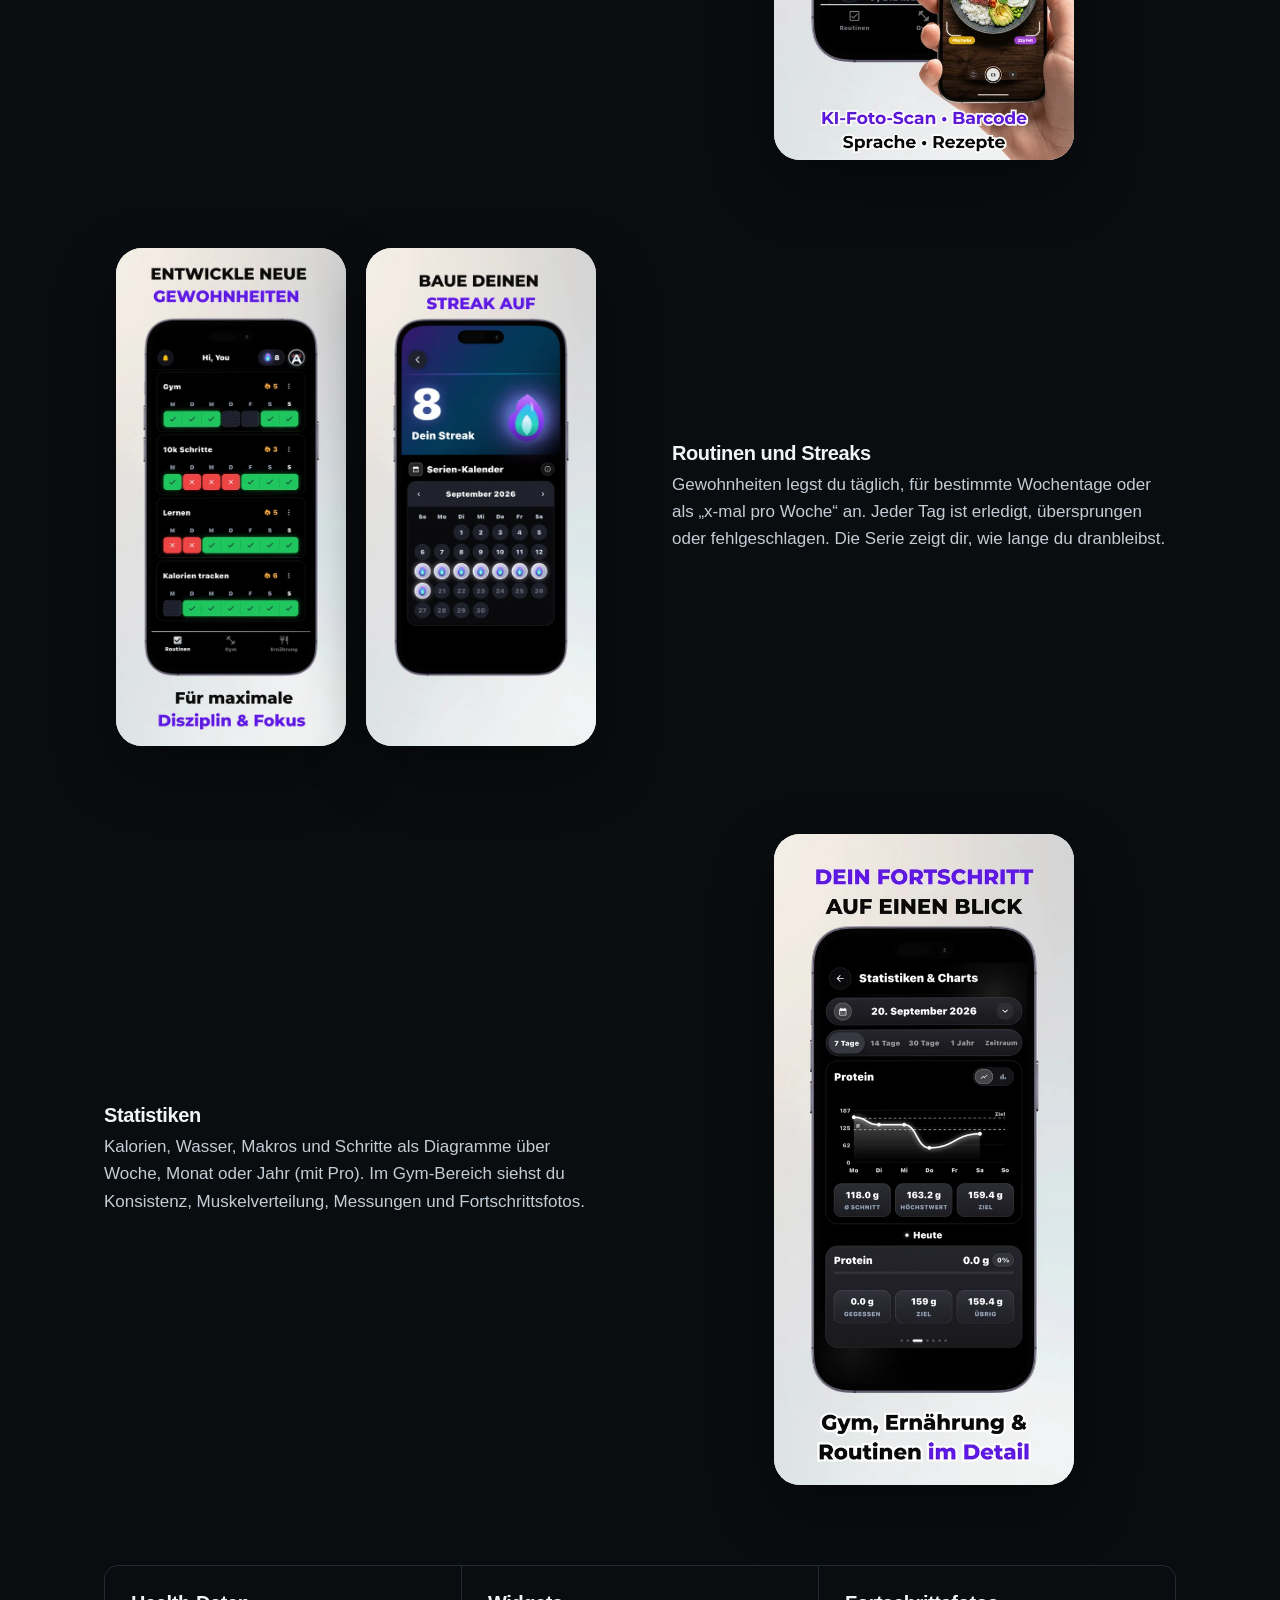
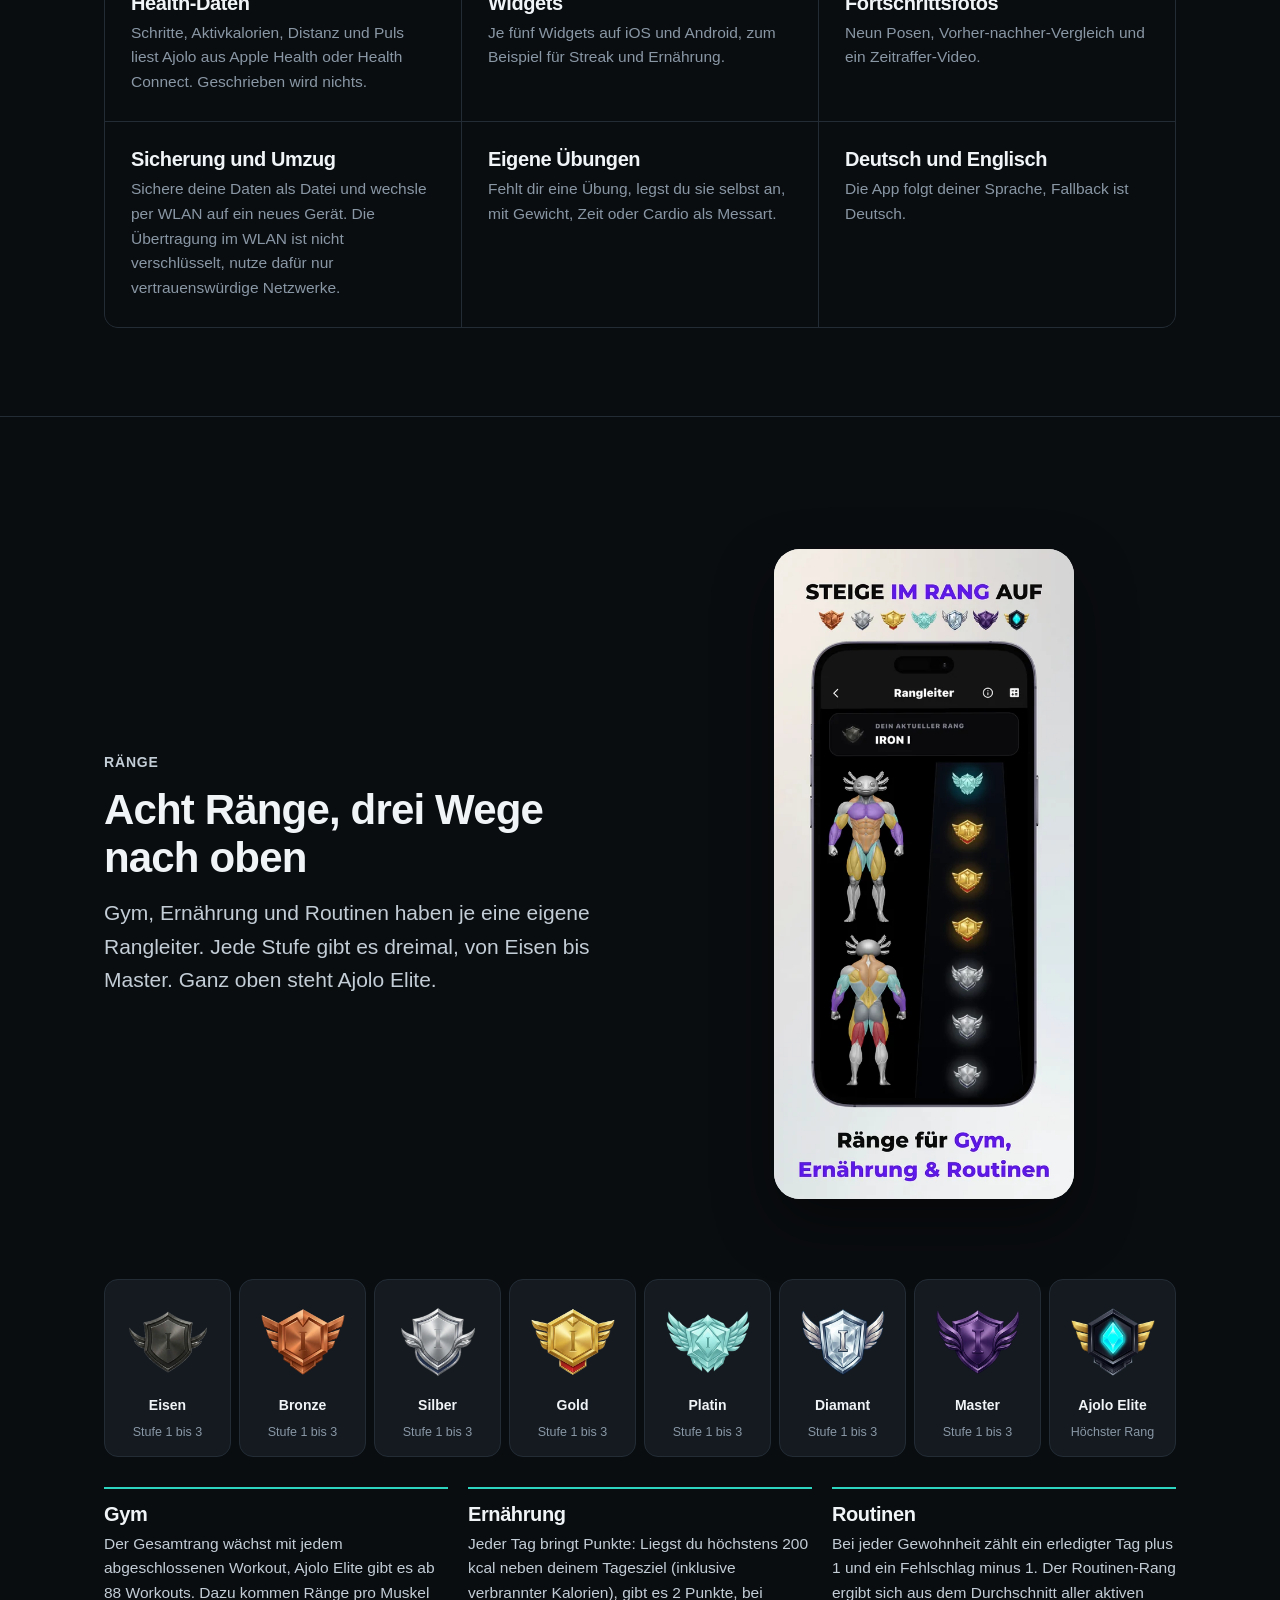
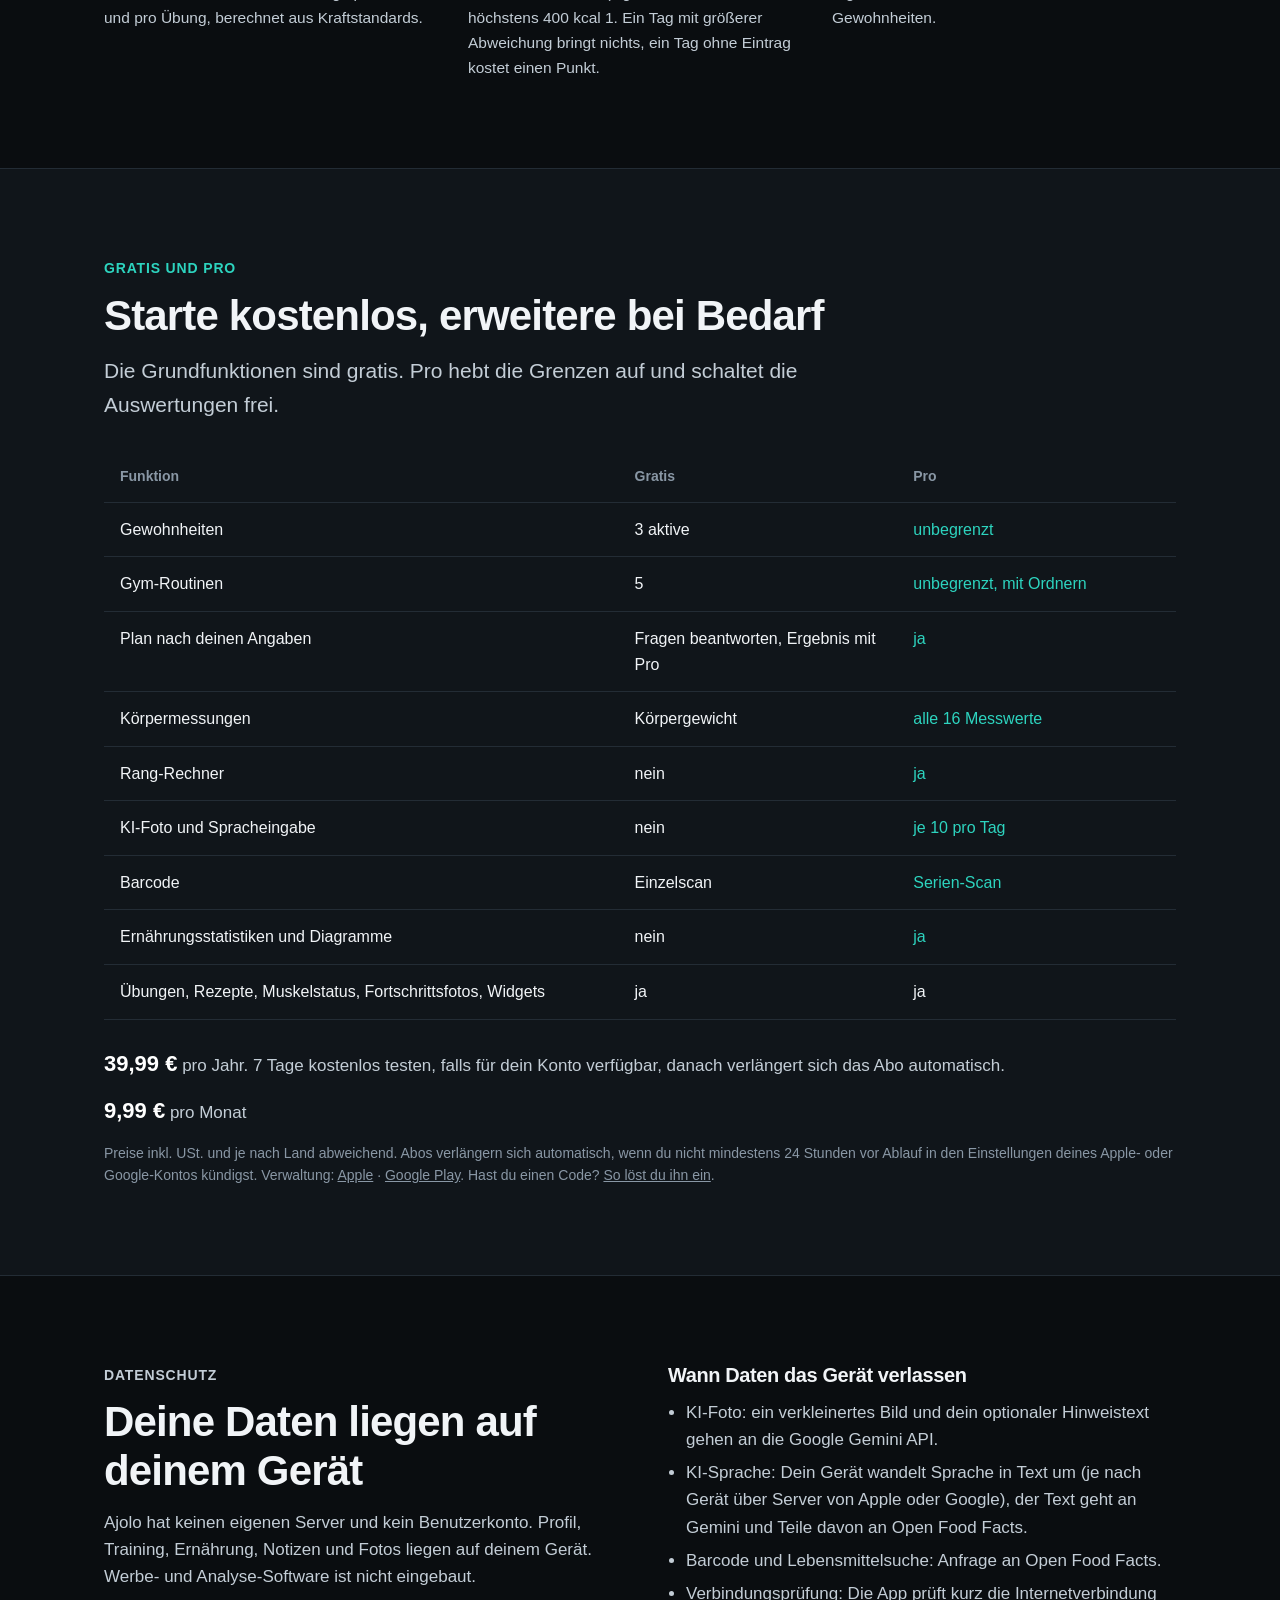
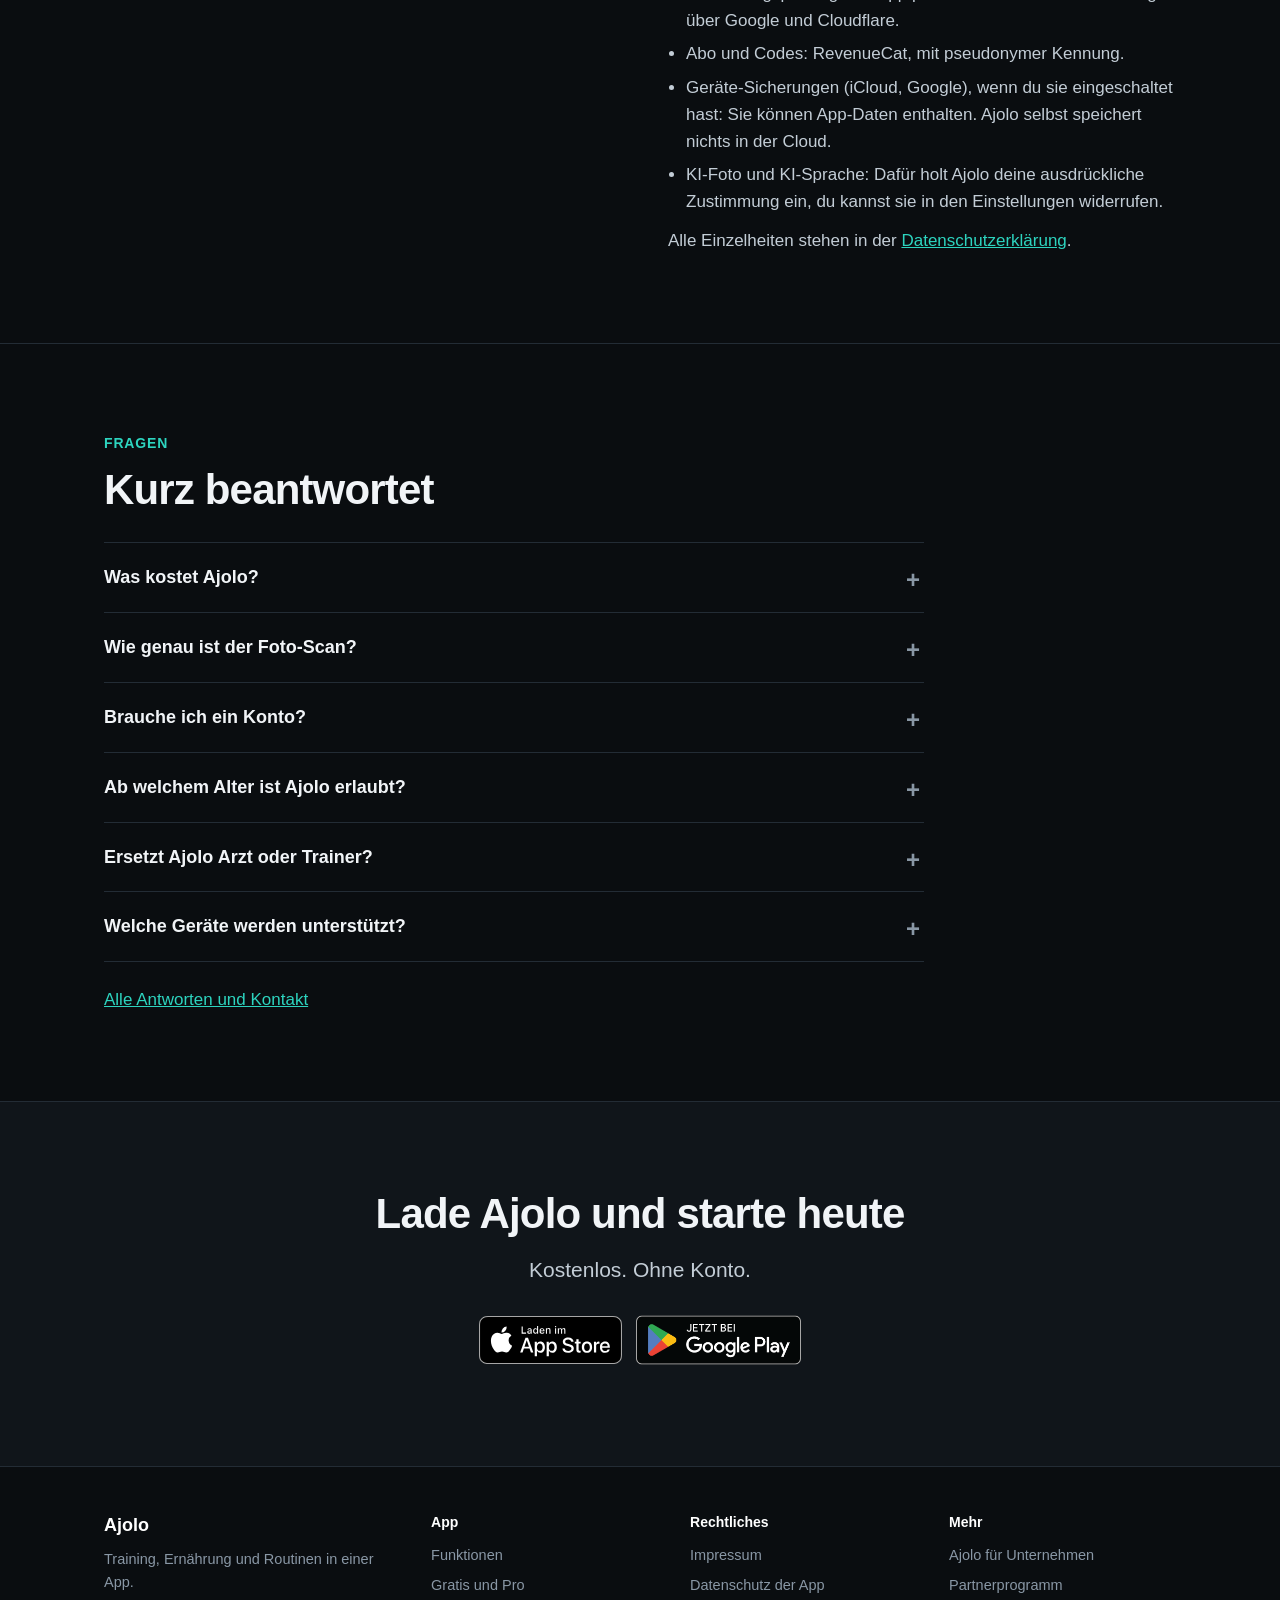
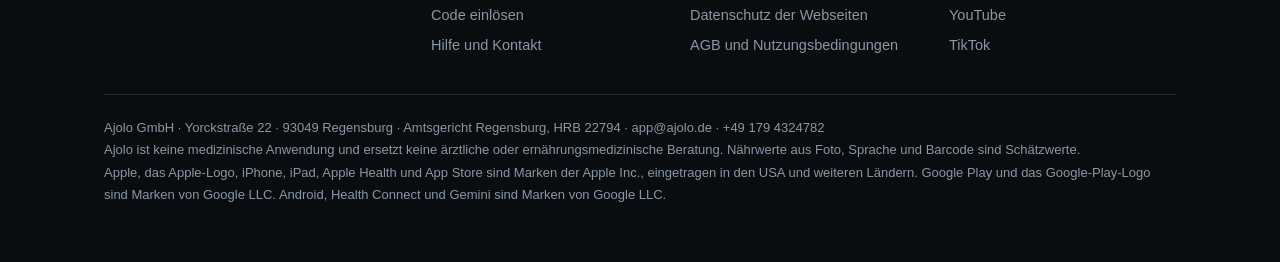
==== commit b01ef6eb: "GmbH im Handelsregister eingetragen (HRB 22794): i.Gr. entfernt, Registerangaben ergaenzt" ====
--- a/index.html
+++ b/index.html
@@ -10,7 +10,7 @@
 <meta name="twitter:card" content="summary_large_image">
 <link rel="icon" href="/assets/favicon.ico" sizes="any"><link rel="icon" type="image/png" href="/assets/favicon-32.png"><link rel="apple-touch-icon" href="/assets/apple-touch-icon.png">
 <link rel="stylesheet" href="/assets/app.css?v=5">
-<meta name="apple-itunes-app" content="app-id=6806333157"><link rel="alternate" hreflang="de" href="https://ajolo.de/"><link rel="alternate" hreflang="en" href="https://ajolo.de/en/"><link rel="alternate" hreflang="x-default" href="https://ajolo.de/"><script type="application/ld+json">{"@context": "https://schema.org", "@type": "MobileApplication", "name": "Ajolo", "applicationCategory": "HealthApplication", "operatingSystem": "iOS 16.0 oder neuer, Android 8.0 oder neuer", "inLanguage": ["de", "en"], "offers": {"@type": "Offer", "price": "0", "priceCurrency": "EUR"}, "url": "https://ajolo.de/", "publisher": {"@type": "Organization", "name": "Ajolo GmbH i.Gr.", "url": "https://ajolo.de/", "email": "app@ajolo.de", "telephone": "+49 179 4324782", "address": {"@type": "PostalAddress", "streetAddress": "Yorckstraße 22", "postalCode": "93049", "addressLocality": "Regensburg", "addressCountry": "DE"}}}</script></head><body><a class="skip" href="#main">Zum Inhalt</a><header><div class="wrap nav"><a class="brand" href="/"><img src="/assets/ajolo_icon_256.png" width="32" height="32" alt="">Ajolo</a>
+<meta name="apple-itunes-app" content="app-id=6806333157"><link rel="alternate" hreflang="de" href="https://ajolo.de/"><link rel="alternate" hreflang="en" href="https://ajolo.de/en/"><link rel="alternate" hreflang="x-default" href="https://ajolo.de/"><script type="application/ld+json">{"@context": "https://schema.org", "@type": "MobileApplication", "name": "Ajolo", "applicationCategory": "HealthApplication", "operatingSystem": "iOS 16.0 oder neuer, Android 8.0 oder neuer", "inLanguage": ["de", "en"], "offers": {"@type": "Offer", "price": "0", "priceCurrency": "EUR"}, "url": "https://ajolo.de/", "publisher": {"@type": "Organization", "name": "Ajolo GmbH", "url": "https://ajolo.de/", "email": "app@ajolo.de", "telephone": "+49 179 4324782", "address": {"@type": "PostalAddress", "streetAddress": "Yorckstraße 22", "postalCode": "93049", "addressLocality": "Regensburg", "addressCountry": "DE"}}}</script></head><body><a class="skip" href="#main">Zum Inhalt</a><header><div class="wrap nav"><a class="brand" href="/"><img src="/assets/ajolo_icon_256.png" width="32" height="32" alt="">Ajolo</a>
 <nav class="links" aria-label="Hauptmenü"><a href="/#funktionen">Funktionen</a><a href="/#raenge">Ränge</a><a href="/#pro">Gratis &amp; Pro</a><a href="/#datenschutz">Datenschutz</a><a href="/support.html">Hilfe</a><a href="https://firmen.ajolo.de/">Für Unternehmen</a></nav>
 <div class="nav-r"><a class="langsw" href="/en/" hreflang="en" lang="en">EN</a><a class="cta" href="/#download">Laden</a></div></div></header><main id="main"><section class="hero"><div class="wrap hero-grid"><div>
 <p class="eyebrow">Fitness · Ernährung · Routinen</p>
@@ -63,6 +63,6 @@
 <div><h4>App</h4><ul><li><a href="/#funktionen">Funktionen</a></li><li><a href="/#pro">Gratis und Pro</a></li><li><a href="/code.html">Code einlösen</a></li><li><a href="/support.html">Hilfe und Kontakt</a></li></ul></div>
 <div><h4>Rechtliches</h4><ul><li><a href="https://legal.ajolo.de/imprint.html">Impressum</a></li><li><a href="https://legal.ajolo.de/">Datenschutz der App</a></li><li><a href="https://legal.ajolo.de/partner-datenschutz.html">Datenschutz der Webseiten</a></li><li><a href="https://legal.ajolo.de/terms.html">AGB und Nutzungsbedingungen</a></li></ul></div>
 <div><h4>Mehr</h4><ul><li><a href="https://firmen.ajolo.de/">Ajolo für Unternehmen</a></li><li><a href="https://partner.ajolo.de/">Partnerprogramm</a></li><li><a href="https://www.youtube.com/@AjoloApp" rel="noopener">YouTube</a></li><li><a href="https://www.tiktok.com/@ajoloapp" rel="noopener">TikTok</a></li></ul></div>
-</div><p class="legalline">Ajolo GmbH i.Gr. · Yorckstraße 22 · 93049 Regensburg · <a href="mailto:app@ajolo.de">app@ajolo.de</a> · +49 179 4324782<br>
+</div><p class="legalline">Ajolo GmbH · Yorckstraße 22 · 93049 Regensburg · Amtsgericht Regensburg, HRB 22794 · <a href="mailto:app@ajolo.de">app@ajolo.de</a> · +49 179 4324782<br>
 Ajolo ist keine medizinische Anwendung und ersetzt keine ärztliche oder ernährungsmedizinische Beratung. Nährwerte aus Foto, Sprache und Barcode sind Schätzwerte.<br>
 Apple, das Apple-Logo, iPhone, iPad, Apple Health und App Store sind Marken der Apple Inc., eingetragen in den USA und weiteren Ländern. Google Play und das Google-Play-Logo sind Marken von Google LLC. Android, Health Connect und Gemini sind Marken von Google LLC.</p></div></footer></body></html>
